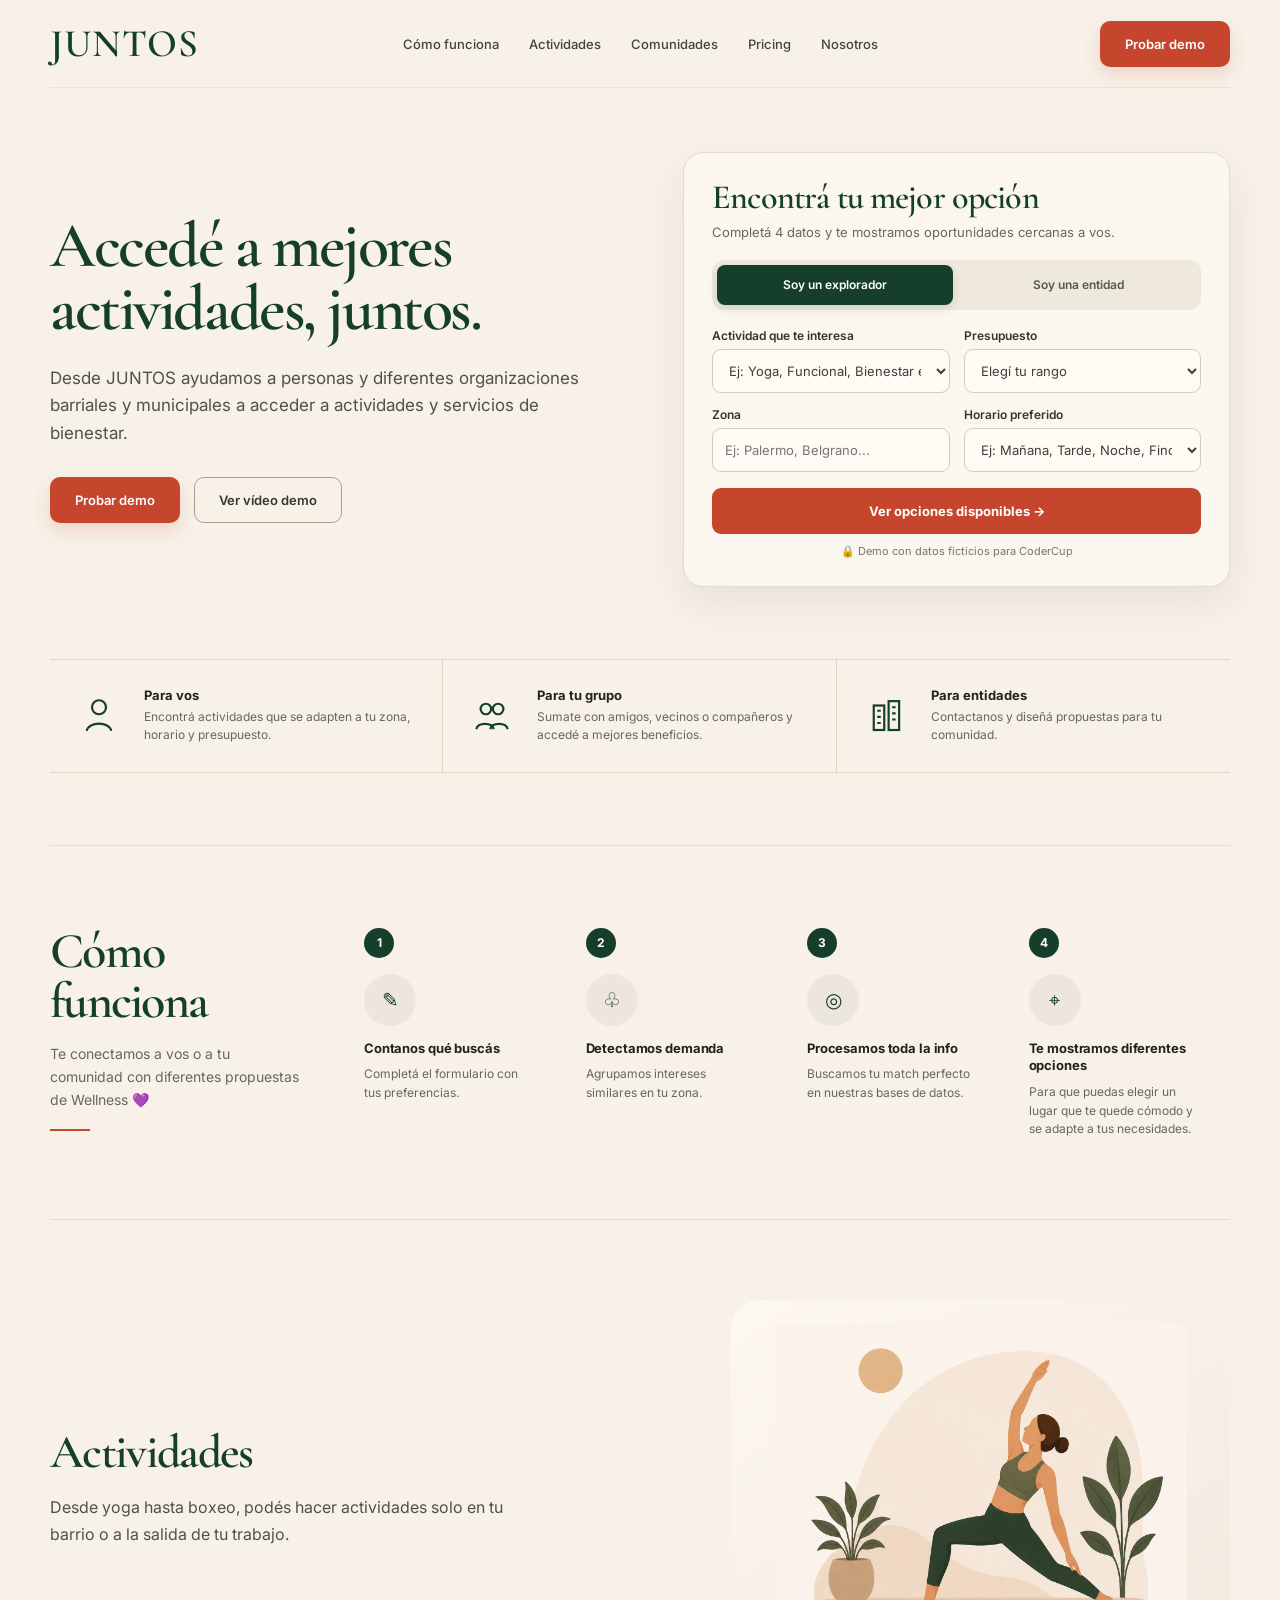
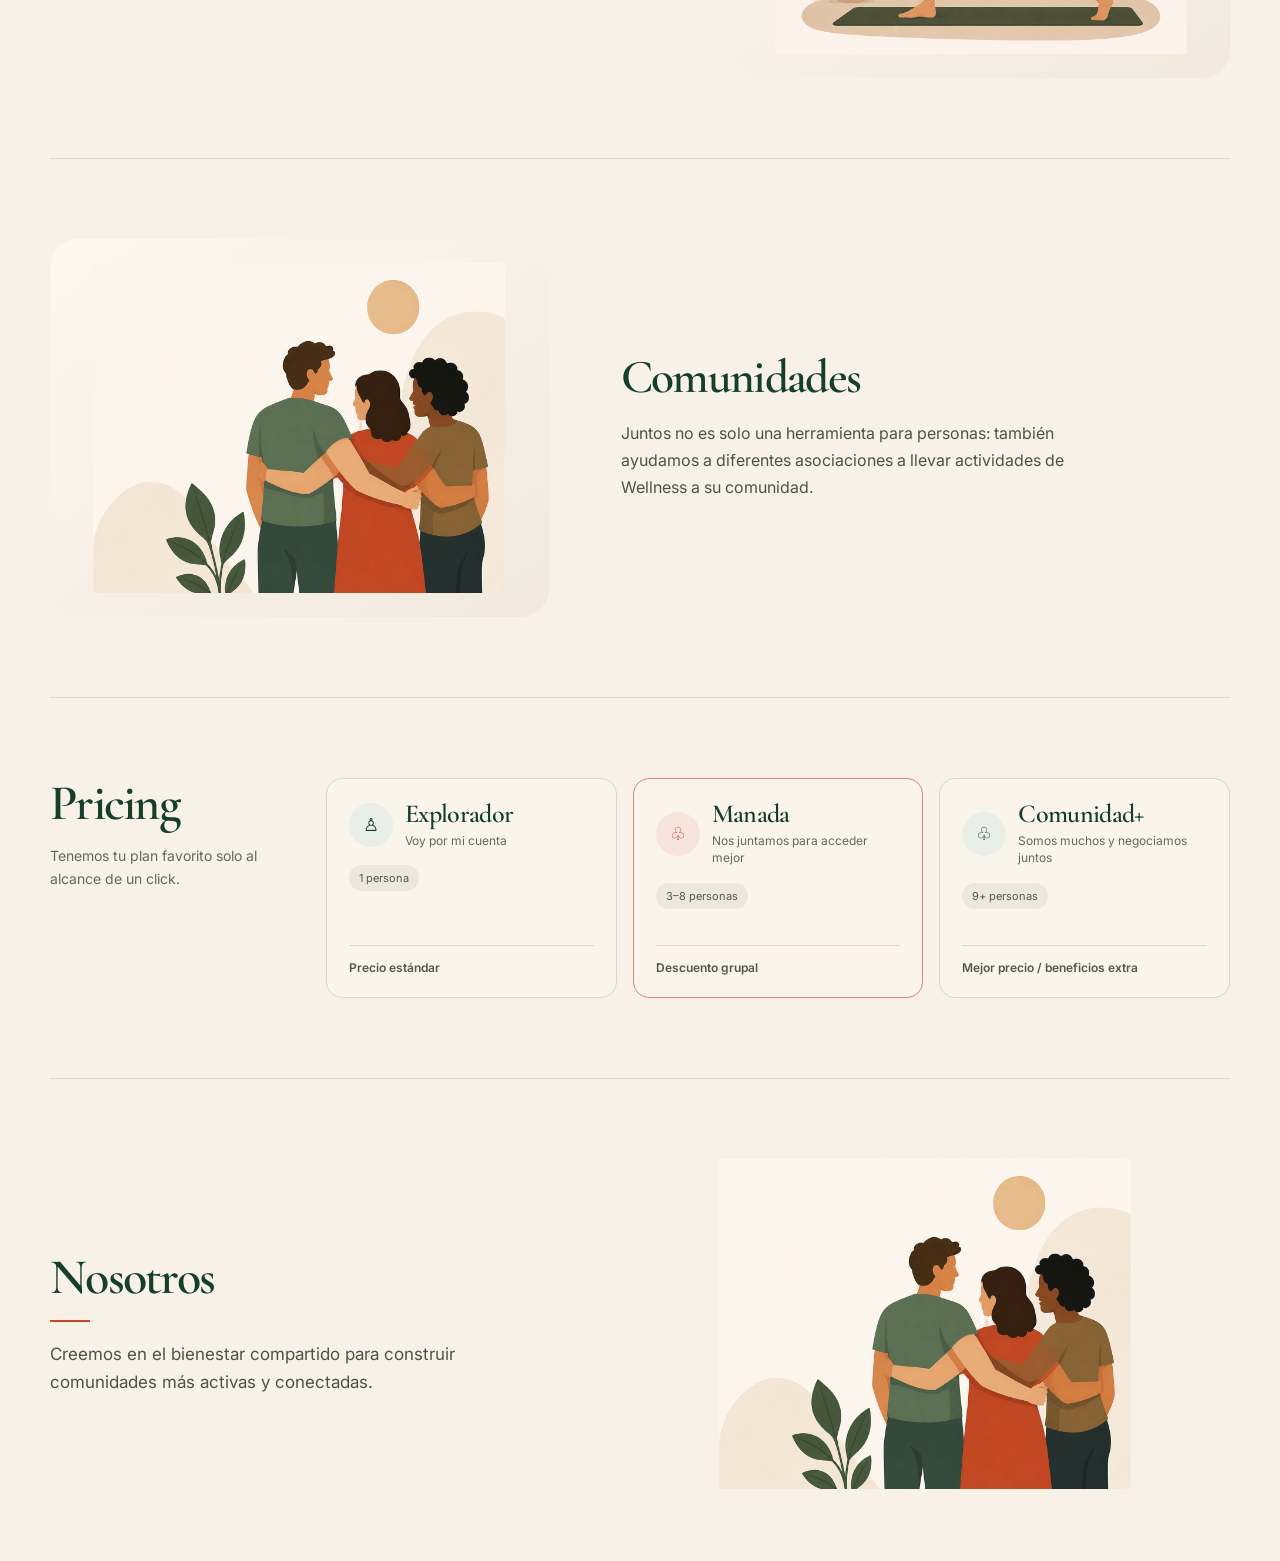
==== index.html @ 869a9bed "Refine landing UX/UI system and visual rhythm" ====
<!DOCTYPE html>
<html lang="es">
<head>
  <meta charset="UTF-8" />
  <meta name="viewport" content="width=device-width, initial-scale=1.0" />
  <title>Juntos | Bienestar para personas y comunidades</title>
  <link rel="preconnect" href="https://fonts.googleapis.com">
  <link rel="preconnect" href="https://fonts.gstatic.com" crossorigin>
  <link href="https://fonts.googleapis.com/css2?family=Inter:wght@400;500;600;700&family=Cormorant+Garamond:wght@500;600;700&display=swap" rel="stylesheet">
  <style>
    :root{
      --bg:#f7f1e8;
      --paper:#fbf7ef;
      --paper-2:#f2eadf;
      --ink:#20231f;
      --muted:#66685f;
      --green:#153f2b;
      --green-2:#315f46;
      --red:#c6462d;
      --red-dark:#ad341f;
      --line:#ded5c9;
      --line-soft:rgba(21,63,43,.10);
      --radius-sm:10px;
      --radius-md:16px;
      --radius-lg:24px;
      --shadow:0 16px 40px rgba(46,38,29,.08);
      --container:1180px;
    }

    *{box-sizing:border-box}
    html{scroll-behavior:smooth}
    body{
      margin:0;
      font-family:Inter,Arial,sans-serif;
      color:var(--ink);
      background:var(--bg);
      -webkit-font-smoothing:antialiased;
      text-rendering:optimizeLegibility;
    }

    a{color:inherit}
    img{display:block;max-width:100%}
    button,input,select{font:inherit}

    .page{position:relative;overflow:hidden}
    .shell{width:min(var(--container),calc(100% - 64px));margin:0 auto}

    header{
      height:88px;
      display:grid;
      grid-template-columns:1fr auto 1fr;
      align-items:center;
      gap:24px;
      border-bottom:1px solid rgba(21,63,43,.07);
    }

    .brand{
      font:600 39px/1 "Cormorant Garamond",Georgia,serif;
      letter-spacing:.025em;
      color:var(--green);
      text-decoration:none;
    }

    nav{display:flex;gap:30px;align-items:center;justify-content:center;font-size:13px;font-weight:500}
    nav a{text-decoration:none;color:#42443f;transition:color .18s ease}
    nav a:hover{color:var(--red)}

    .header-cta{justify-self:end}

    .btn{
      display:inline-flex;
      align-items:center;
      justify-content:center;
      min-height:46px;
      padding:0 24px;
      border:1px solid transparent;
      border-radius:var(--radius-sm);
      font-size:13px;
      font-weight:600;
      text-decoration:none;
      cursor:pointer;
      transition:transform .18s ease,box-shadow .18s ease,background .18s ease,border-color .18s ease;
    }

    .btn:hover{transform:translateY(-1px)}
    .btn.primary{background:var(--red);color:#fff;box-shadow:0 8px 18px rgba(198,70,45,.16)}
    .btn.primary:hover{background:var(--red-dark);box-shadow:0 10px 22px rgba(198,70,45,.20)}
    .btn.secondary{background:transparent;border-color:#a89d90;color:#363833}
    .btn.secondary:hover{border-color:#746c63;background:rgba(255,255,255,.26)}

    .hero{
      display:grid;
      grid-template-columns:minmax(0,1.02fr) minmax(420px,.98fr);
      gap:64px;
      align-items:center;
      padding:64px 0 72px;
    }

    .hero-copy{max-width:570px}

    h1,h2,h3{font-family:"Cormorant Garamond",Georgia,serif;color:var(--green)}

    h1{
      margin:0;
      max-width:560px;
      font-size:clamp(56px,5vw,72px);
      line-height:.98;
      letter-spacing:-.038em;
      font-weight:600;
    }

    .lead{
      max-width:540px;
      margin:24px 0 0;
      font-size:17px;
      line-height:1.62;
      color:#4f524b;
    }

    .hero-actions{display:flex;gap:14px;flex-wrap:wrap;margin-top:30px}

    .form-card{
      background:var(--paper);
      border:1px solid #e4dbcf;
      border-radius:20px;
      box-shadow:var(--shadow);
      padding:28px;
    }

    .form-title{
      margin:0;
      font-size:34px;
      line-height:1;
      letter-spacing:-.025em;
      font-weight:600;
    }

    .form-help{margin:8px 0 18px;font-size:13px;line-height:1.45;color:var(--muted)}

    .switch{
      display:grid;
      grid-template-columns:1fr 1fr;
      gap:8px;
      padding:5px;
      margin-bottom:18px;
      background:#eee8dd;
      border-radius:12px;
    }

    .switch button{
      min-height:40px;
      border:0;
      border-radius:8px;
      background:transparent;
      color:#575b54;
      font-size:12px;
      font-weight:600;
      cursor:pointer;
      transition:background .18s ease,color .18s ease,box-shadow .18s ease;
    }

    .switch button.active{background:var(--green);color:#fff;box-shadow:0 4px 10px rgba(21,63,43,.12)}

    .form-grid{display:grid;grid-template-columns:1fr 1fr;gap:14px}
    label{display:block;margin-bottom:6px;font-size:12px;font-weight:600;color:#333630}

    input,select{
      width:100%;
      height:44px;
      padding:0 12px;
      border:1px solid #d5cbbf;
      border-radius:9px;
      background:#fffaf4;
      color:#3d403a;
      font-size:13px;
      outline:none;
      transition:border-color .18s ease,box-shadow .18s ease;
    }

    input:focus,select:focus{border-color:#b78d7f;box-shadow:0 0 0 3px rgba(198,70,45,.07)}

    .submit{
      width:100%;
      height:46px;
      margin-top:16px;
      border:0;
      border-radius:9px;
      background:var(--red);
      color:#fff;
      font-size:13px;
      font-weight:700;
      cursor:pointer;
      transition:background .18s ease,transform .18s ease;
    }

    .submit:hover{background:var(--red-dark);transform:translateY(-1px)}
    .form-note{text-align:center;font-size:11px;color:#7b756d;margin:10px 0 0}
    .entity-only{display:none}
    .entity-mode .person-only{display:none}
    .entity-mode .entity-only{display:block}

    .benefit-strip{
      display:grid;
      grid-template-columns:repeat(3,1fr);
      margin:0 0 72px;
      border-top:1px solid var(--line);
      border-bottom:1px solid var(--line);
    }

    .benefit{
      display:grid;
      grid-template-columns:50px 1fr;
      gap:16px;
      align-items:center;
      padding:24px 28px;
      min-height:112px;
    }

    .benefit:not(:last-child){border-right:1px solid var(--line)}
    .benefit svg{width:42px;height:42px;color:var(--green)}
    .benefit strong{display:block;font-size:13px}
    .benefit p{margin:5px 0 0;font-size:12px;line-height:1.5;color:var(--muted)}

    .section{padding:80px 0;border-top:1px solid var(--line-soft)}
    .section-grid{display:grid;grid-template-columns:250px minmax(0,1fr);gap:64px;align-items:start}

    h2{
      margin:0;
      font-size:clamp(40px,4vw,50px);
      line-height:1;
      letter-spacing:-.035em;
      font-weight:600;
    }

    .section-intro p{margin:16px 0 0;max-width:250px;font-size:14px;line-height:1.65;color:var(--muted)}
    .red-line{width:40px;height:2px;background:var(--red);margin-top:18px}

    .steps{display:grid;grid-template-columns:repeat(4,1fr);gap:20px}
    .step{position:relative;padding-top:2px}
    .num{
      width:30px;height:30px;
      display:grid;place-items:center;
      margin-bottom:16px;
      border-radius:50%;
      background:var(--green);
      color:#fff;
      font-size:12px;
      font-weight:700;
    }

    .step-icon{
      width:52px;height:52px;
      display:grid;place-items:center;
      margin-bottom:14px;
      border-radius:50%;
      background:#ece6dc;
      color:var(--green);
      font-size:20px;
    }

    .step h3{margin:0 0 8px;font-family:Inter,Arial,sans-serif;font-size:13px;line-height:1.35;letter-spacing:-.01em;color:var(--ink)}
    .step p{margin:0;max-width:170px;font-size:12px;line-height:1.55;color:var(--muted)}

    .feature-section{
      display:grid;
      grid-template-columns:minmax(0,1.1fr) minmax(340px,.9fr);
      gap:72px;
      align-items:center;
      padding:80px 0;
      border-top:1px solid var(--line-soft);
    }

    .feature-section.reverse{grid-template-columns:minmax(340px,.9fr) minmax(0,1.1fr)}
    .feature-section.reverse .feature-copy{order:2}
    .feature-section.reverse .feature-visual{order:1}

    .feature-copy{max-width:500px}
    .feature-copy h3{margin:0 0 18px;font-size:clamp(38px,3.7vw,48px);line-height:1;letter-spacing:-.035em;font-weight:600}
    .feature-copy p{margin:0;max-width:470px;font-size:16px;line-height:1.7;color:#4f524b}

    .feature-visual{
      display:flex;
      justify-content:center;
      align-items:center;
      min-height:300px;
      padding:24px;
      border-radius:28px;
      background:linear-gradient(145deg,rgba(255,250,244,.74),rgba(238,230,218,.72));
    }

    .feature-visual img{width:min(100%,430px);max-height:330px;object-fit:contain}

    .pricing-section{padding:80px 0;border-top:1px solid var(--line-soft)}
    .pricing-layout{display:grid;grid-template-columns:220px minmax(0,1fr);gap:56px;align-items:start}
    .pricing-cards{display:grid;grid-template-columns:repeat(3,1fr);gap:16px}

    .price-card{
      min-height:220px;
      display:flex;
      flex-direction:column;
      justify-content:space-between;
      padding:22px;
      border:1px solid var(--line);
      border-radius:16px;
      background:rgba(251,247,239,.72);
      transition:transform .18s ease,border-color .18s ease,box-shadow .18s ease;
    }

    .price-card:hover{transform:translateY(-2px);box-shadow:0 12px 26px rgba(46,38,29,.05)}
    .price-card.featured{border-color:#d58b7a;background:#fbf4eb}

    .price-top{display:flex;gap:12px;align-items:center}
    .price-icon{width:44px;height:44px;display:grid;place-items:center;flex:0 0 auto;border-radius:50%;background:#e9eee8;color:var(--green);font-size:18px}
    .featured .price-icon{background:#f7e4dc;color:var(--red)}
    .price-card h3{margin:0;font-size:26px;line-height:1;font-weight:600;letter-spacing:-.025em}
    .price-card p{margin:5px 0 0;font-size:12px;line-height:1.45;color:var(--muted)}
    .badge{display:inline-flex;width:fit-content;margin-top:16px;padding:6px 10px;border-radius:999px;background:#ece8df;font-size:11px;color:#55584f}
    .logic{margin-top:20px;padding-top:14px;border-top:1px solid #e2d9ce;font-size:12px;font-weight:600;color:#55584f}

    .about-section{
      display:grid;
      grid-template-columns:minmax(0,.9fr) minmax(340px,1.1fr);
      gap:72px;
      align-items:center;
      padding:80px 0 72px;
      border-top:1px solid var(--line-soft);
    }

    .about-copy{max-width:420px}
    .about-copy p{margin:18px 0 0;font-size:17px;line-height:1.65;color:#4f524b}
    .about-visual{display:flex;justify-content:center;align-items:center;min-height:300px}
    .about-visual img{width:min(100%,440px);max-height:330px;object-fit:contain}

    @media(max-width:1000px){
      nav{display:none}
      .hero{grid-template-columns:1fr;gap:40px;padding:52px 0 64px}
      .hero-copy{max-width:700px}
      .form-card{max-width:650px}
      .section-grid,.pricing-layout{grid-template-columns:1fr;gap:40px}
      .section-intro p{max-width:520px}
      .feature-section,.feature-section.reverse,.about-section{grid-template-columns:1fr;gap:36px}
      .feature-section.reverse .feature-copy,.feature-section.reverse .feature-visual{order:initial}
      .feature-copy{max-width:650px}
      .feature-visual,.about-visual{justify-content:flex-start;min-height:auto}
      .pricing-cards{max-width:850px}
    }

    @media(max-width:760px){
      .shell{width:min(var(--container),calc(100% - 32px))}
      header{height:76px;grid-template-columns:1fr auto;border-bottom-color:rgba(21,63,43,.10)}
      .brand{font-size:34px}
      .header-cta{padding:0 16px;min-height:42px}
      h1{font-size:clamp(50px,14vw,62px)}
      .lead{font-size:16px}
      .hero{padding:44px 0 56px}
      .hero-actions{flex-direction:column;align-items:stretch}
      .hero-actions .btn{width:100%}
      .form-card{padding:22px 18px}
      .form-title{font-size:31px}
      .form-grid{grid-template-columns:1fr}
      .benefit-strip{grid-template-columns:1fr;margin-bottom:56px}
      .benefit{padding:20px 8px;grid-template-columns:46px 1fr}
      .benefit:not(:last-child){border-right:0;border-bottom:1px solid var(--line)}
      .section,.feature-section,.pricing-section,.about-section{padding:64px 0}
      .section-grid{gap:32px}
      .steps{grid-template-columns:1fr 1fr;gap:28px 20px}
      .step p{max-width:none}
      .feature-section,.feature-section.reverse{gap:28px}
      .feature-copy h3{font-size:40px}
      .feature-copy p{font-size:15px}
      .feature-visual{padding:18px;border-radius:22px}
      .feature-visual img{width:min(100%,330px);max-height:280px}
      .pricing-layout{gap:32px}
      .pricing-cards{grid-template-columns:1fr}
      .price-card{min-height:auto}
      .about-section{gap:30px}
      .about-copy p{font-size:16px}
      .about-visual img{width:min(100%,340px);max-height:280px}
    }

    @media(max-width:460px){
      .header-cta{font-size:12px;padding:0 12px}
      .steps{grid-template-columns:1fr}
      .switch{grid-template-columns:1fr}
    }
  </style>
</head>
<body>
  <main class="page">
    <div class="shell">
      <header>
        <a class="brand" href="#">JUNTOS</a>
        <nav aria-label="Navegación principal">
          <a href="#como-funciona">Cómo funciona</a>
          <a href="#actividades">Actividades</a>
          <a href="#comunidades">Comunidades</a>
          <a href="#precios">Pricing</a>
          <a href="#nosotros">Nosotros</a>
        </nav>
        <a class="btn primary header-cta" href="#demo">Probar demo</a>
      </header>

      <section class="hero" id="demo">
        <div class="hero-copy">
          <h1>Accedé a mejores actividades, juntos.</h1>
          <p class="lead">Desde JUNTOS ayudamos a personas y diferentes organizaciones barriales y municipales a acceder a actividades y servicios de bienestar.</p>
          <div class="hero-actions">
            <a class="btn primary" href="#demo">Probar demo</a>
            <a class="btn secondary" href="https://LINK-AL-VIDEO-DE-CODER" target="_blank" rel="noopener">Ver vídeo demo</a>
          </div>
        </div>

        <aside class="form-card" aria-label="Buscador de actividades">
          <form id="juntos-form">
            <h2 class="form-title">Encontrá tu mejor opción</h2>
            <p class="form-help person-only">Completá 4 datos y te mostramos oportunidades cercanas a vos.</p>
            <p class="form-help entity-only">Contanos qué necesita tu comunidad y armamos una propuesta.</p>

            <div class="switch" role="tablist" aria-label="Tipo de usuario">
              <button class="active" type="button" id="person-tab">Soy un explorador</button>
              <button type="button" id="entity-tab">Soy una entidad</button>
            </div>

            <input type="hidden" name="tipo_usuario" id="tipo_usuario" value="persona">

            <div class="form-grid">
              <div>
                <label for="actividad">Actividad que te interesa</label>
                <select id="actividad" name="actividad" required>
                  <option value="">Ej: Yoga, Funcional, Bienestar emocional...</option>
                  <option>Yoga</option><option>Funcional</option><option>Boxeo</option><option>Pilates</option><option>Gimnasio</option><option>Natación</option><option>Danza</option>
                </select>
              </div>

              <div>
                <label for="presupuesto_max">Presupuesto</label>
                <select id="presupuesto_max" name="presupuesto_max" required>
                  <option value="">Elegí tu rango</option>
                  <option value="30000">Hasta $30.000</option><option value="50000">Hasta $50.000</option><option value="70000">Hasta $70.000</option><option value="100000">Hasta $100.000</option>
                </select>
              </div>

              <div>
                <label for="zona">Zona</label>
                <input id="zona" name="zona" placeholder="Ej: Palermo, Belgrano..." required>
              </div>

              <div>
                <label for="franja_horaria">Horario preferido</label>
                <select id="franja_horaria" name="franja_horaria" required>
                  <option value="">Ej: Mañana, Tarde, Noche, Finde</option>
                  <option>Mañana</option><option>Tarde</option><option>Después del trabajo</option><option>Noche</option><option>Fin de semana</option>
                </select>
              </div>
            </div>

            <button class="submit" id="submit-btn" type="submit">Ver opciones disponibles →</button>
            <p class="form-note">🔒 Demo con datos ficticios para CoderCup</p>
          </form>
        </aside>
      </section>

      <section class="benefit-strip" aria-label="Beneficios principales">
        <article class="benefit">
          <svg viewBox="0 0 48 48" fill="none" aria-hidden="true"><circle cx="24" cy="14" r="8" stroke="currentColor" stroke-width="2.5"/><path d="M10 41c2-11 26-11 28 0" stroke="currentColor" stroke-width="2.5"/></svg>
          <div><strong>Para vos</strong><p>Encontrá actividades que se adapten a tu zona, horario y presupuesto.</p></div>
        </article>
        <article class="benefit">
          <svg viewBox="0 0 48 48" fill="none" aria-hidden="true"><circle cx="17" cy="16" r="6" stroke="currentColor" stroke-width="2.5"/><circle cx="31" cy="16" r="6" stroke="currentColor" stroke-width="2.5"/><path d="M6 39c2-8 18-8 20 0M22 39c2-8 18-8 20 0" stroke="currentColor" stroke-width="2.5"/></svg>
          <div><strong>Para tu grupo</strong><p>Sumate con amigos, vecinos o compañeros y accedé a mejores beneficios.</p></div>
        </article>
        <article class="benefit">
          <svg viewBox="0 0 48 48" fill="none" aria-hidden="true"><rect x="10" y="12" width="12" height="28" stroke="currentColor" stroke-width="2.5"/><rect x="27" y="7" width="12" height="33" stroke="currentColor" stroke-width="2.5"/><path d="M14 18h4M14 25h4M14 32h4M31 14h4M31 21h4M31 28h4" stroke="currentColor" stroke-width="2.5"/></svg>
          <div><strong>Para entidades</strong><p>Contactanos y diseñá propuestas para tu comunidad.</p></div>
        </article>
      </section>

      <section class="section" id="como-funciona">
        <div class="section-grid">
          <div class="section-intro">
            <h2>Cómo funciona</h2>
            <p>Te conectamos a vos o a tu comunidad con diferentes propuestas de Wellness 💜</p>
            <div class="red-line"></div>
          </div>

          <div class="steps">
            <article class="step"><div class="num">1</div><div class="step-icon">✎</div><h3>Contanos qué buscás</h3><p>Completá el formulario con tus preferencias.</p></article>
            <article class="step"><div class="num">2</div><div class="step-icon">♧</div><h3>Detectamos demanda</h3><p>Agrupamos intereses similares en tu zona.</p></article>
            <article class="step"><div class="num">3</div><div class="step-icon">◎</div><h3>Procesamos toda la info</h3><p>Buscamos tu match perfecto en nuestras bases de datos.</p></article>
            <article class="step"><div class="num">4</div><div class="step-icon">⌖</div><h3>Te mostramos diferentes opciones</h3><p>Para que puedas elegir un lugar que te quede cómodo y se adapte a tus necesidades.</p></article>
          </div>
        </div>
      </section>

      <section class="feature-section" id="actividades">
        <div class="feature-copy">
          <h3>Actividades</h3>
          <p>Desde yoga hasta boxeo, podés hacer actividades solo en tu barrio o a la salida de tu trabajo.</p>
        </div>
        <div class="feature-visual">
          <img src="assets/illustration-activities.png.png" alt="Mujer practicando yoga">
        </div>
      </section>

      <section class="feature-section reverse" id="comunidades">
        <div class="feature-copy">
          <h3>Comunidades</h3>
          <p>Juntos no es solo una herramienta para personas: también ayudamos a diferentes asociaciones a llevar actividades de Wellness a su comunidad.</p>
        </div>
        <div class="feature-visual">
          <img src="assets/illustration-about.png.png" alt="Personas abrazadas en comunidad">
        </div>
      </section>

      <section class="pricing-section" id="precios">
        <div class="pricing-layout">
          <div class="section-intro">
            <h2>Pricing</h2>
            <p>Tenemos tu plan favorito solo al alcance de un click.</p>
          </div>

          <div class="pricing-cards">
            <article class="price-card">
              <div>
                <div class="price-top"><div class="price-icon">♙</div><div><h3>Explorador</h3><p>Voy por mi cuenta</p></div></div>
                <span class="badge">1 persona</span>
              </div>
              <div class="logic">Precio estándar</div>
            </article>

            <article class="price-card featured">
              <div>
                <div class="price-top"><div class="price-icon">♧</div><div><h3>Manada</h3><p>Nos juntamos para acceder mejor</p></div></div>
                <span class="badge">3–8 personas</span>
              </div>
              <div class="logic">Descuento grupal</div>
            </article>

            <article class="price-card">
              <div>
                <div class="price-top"><div class="price-icon">♧</div><div><h3>Comunidad+</h3><p>Somos muchos y negociamos juntos</p></div></div>
                <span class="badge">9+ personas</span>
              </div>
              <div class="logic">Mejor precio / beneficios extra</div>
            </article>
          </div>
        </div>
      </section>

      <section class="about-section" id="nosotros">
        <div class="about-copy">
          <h2>Nosotros</h2>
          <div class="red-line"></div>
          <p>Creemos en el bienestar compartido para construir comunidades más activas y conectadas.</p>
        </div>
        <div class="about-visual">
          <img src="assets/illustration-about.png.png" alt="Comunidad reunida">
        </div>
      </section>
    </div>
  </main>

  <script>
    const body=document.body, personTab=document.getElementById('person-tab'), entityTab=document.getElementById('entity-tab'), tipo=document.getElementById('tipo_usuario'), form=document.getElementById('juntos-form'), submit=document.getElementById('submit-btn');
    function setMode(mode){const entity=mode==='entidad';body.classList.toggle('entity-mode',entity);personTab.classList.toggle('active',!entity);entityTab.classList.toggle('active',entity);tipo.value=entity?'entidad':'persona'}
    personTab.addEventListener('click',()=>setMode('persona'));entityTab.addEventListener('click',()=>setMode('entidad'));
    form.addEventListener('submit',(e)=>{e.preventDefault();const data=Object.fromEntries(new FormData(form).entries());sessionStorage.setItem('juntos_resultado',JSON.stringify({actividad:data.actividad,zona:data.zona,personas_compatibles:31,demanda_suficiente:true,mensaje_usuario:'Encontramos opciones compatibles para tu búsqueda.',resultados:[{nombre:'Fit Sur Club',tipo:data.actividad||'Actividad',zona:data.zona||'Tu zona',horario:data.franja_horaria||'Flexible',precio_estimado:'$42.000',demanda:18,estado:'Grupo en formación'},{nombre:'Espacio Movimiento',tipo:data.actividad||'Actividad',zona:data.zona||'Tu zona',horario:'Flexible',precio_estimado:'$48.000',demanda:24,estado:'Oportunidad para negociar'},{nombre:'Club de la Comunidad',tipo:data.actividad||'Actividad',zona:data.zona||'Tu zona',horario:'Flexible',precio_estimado:'$35.000',demanda:31,estado:'Listo para propuesta grupal'}]}));window.location.href=`./resultados.html?actividad=${encodeURIComponent(data.actividad||'')}&zona=${encodeURIComponent(data.zona||'')}`});
  </script>
</body>
</html>
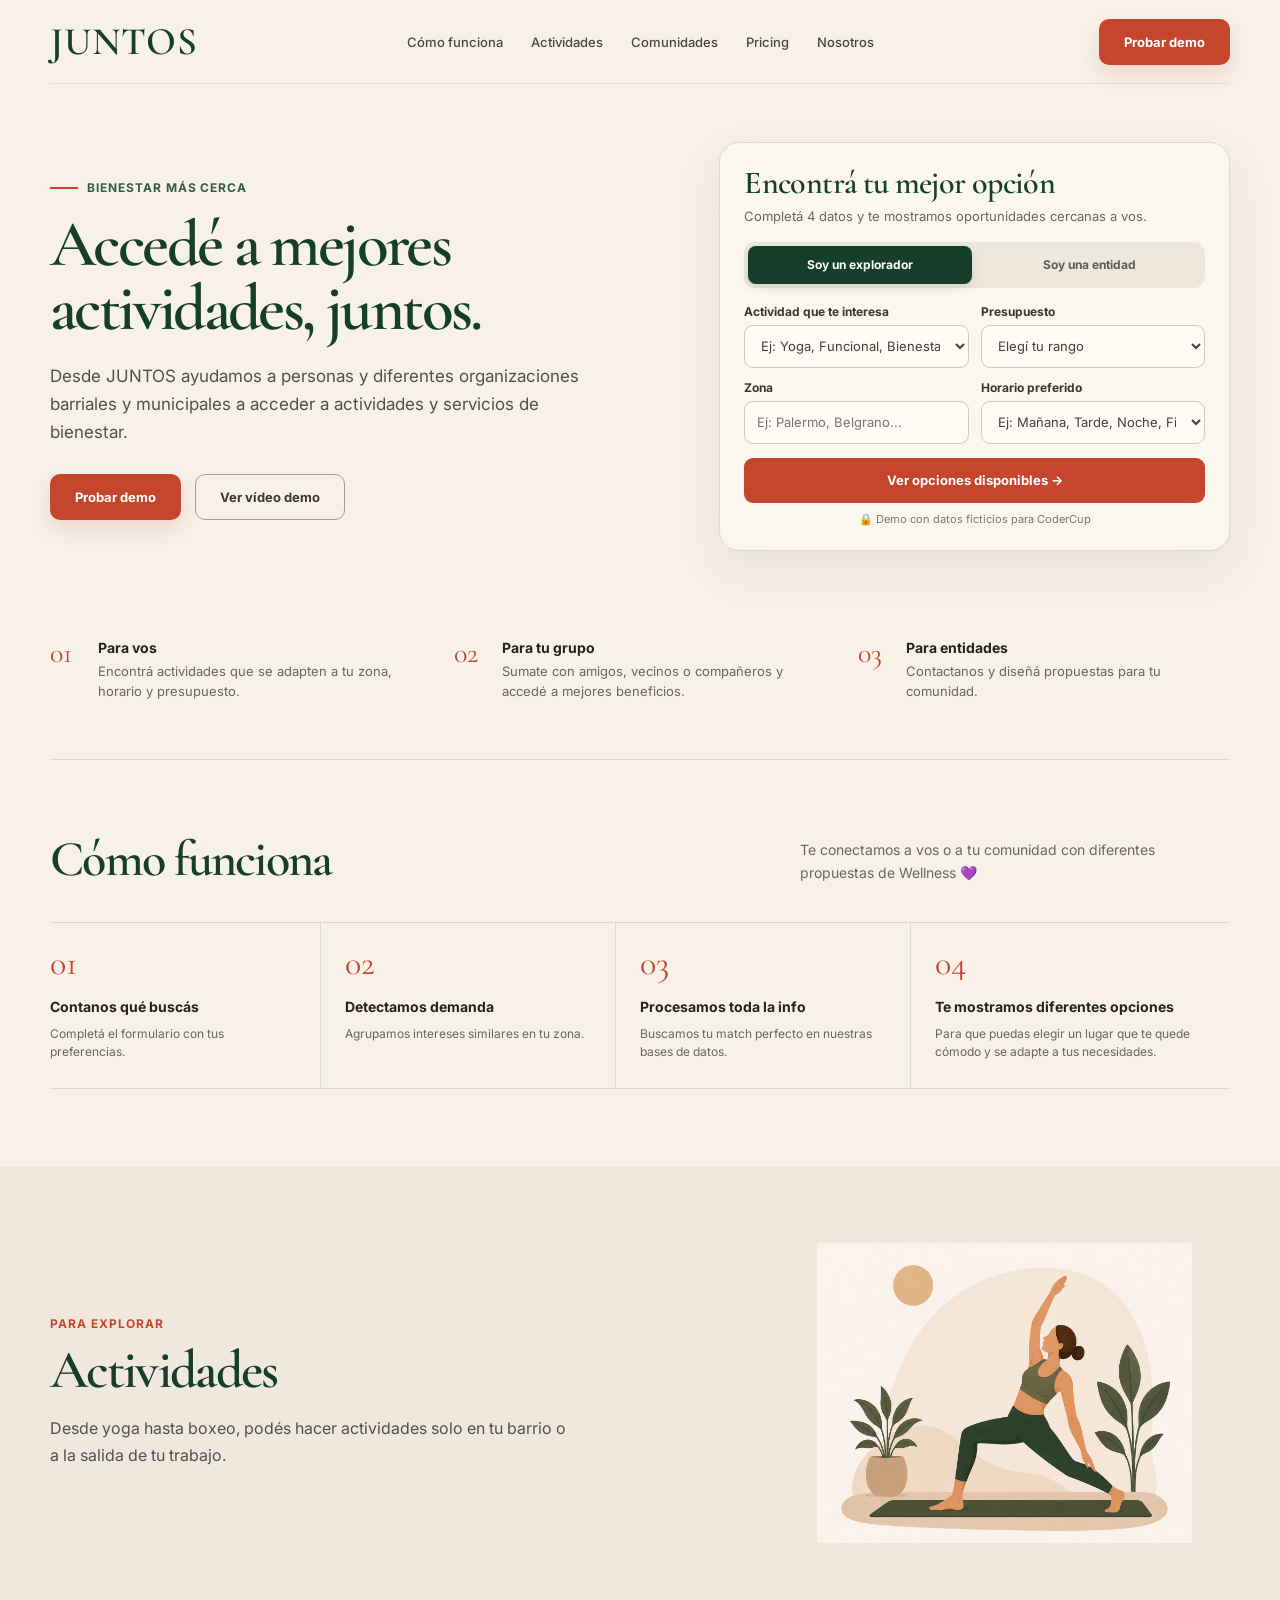
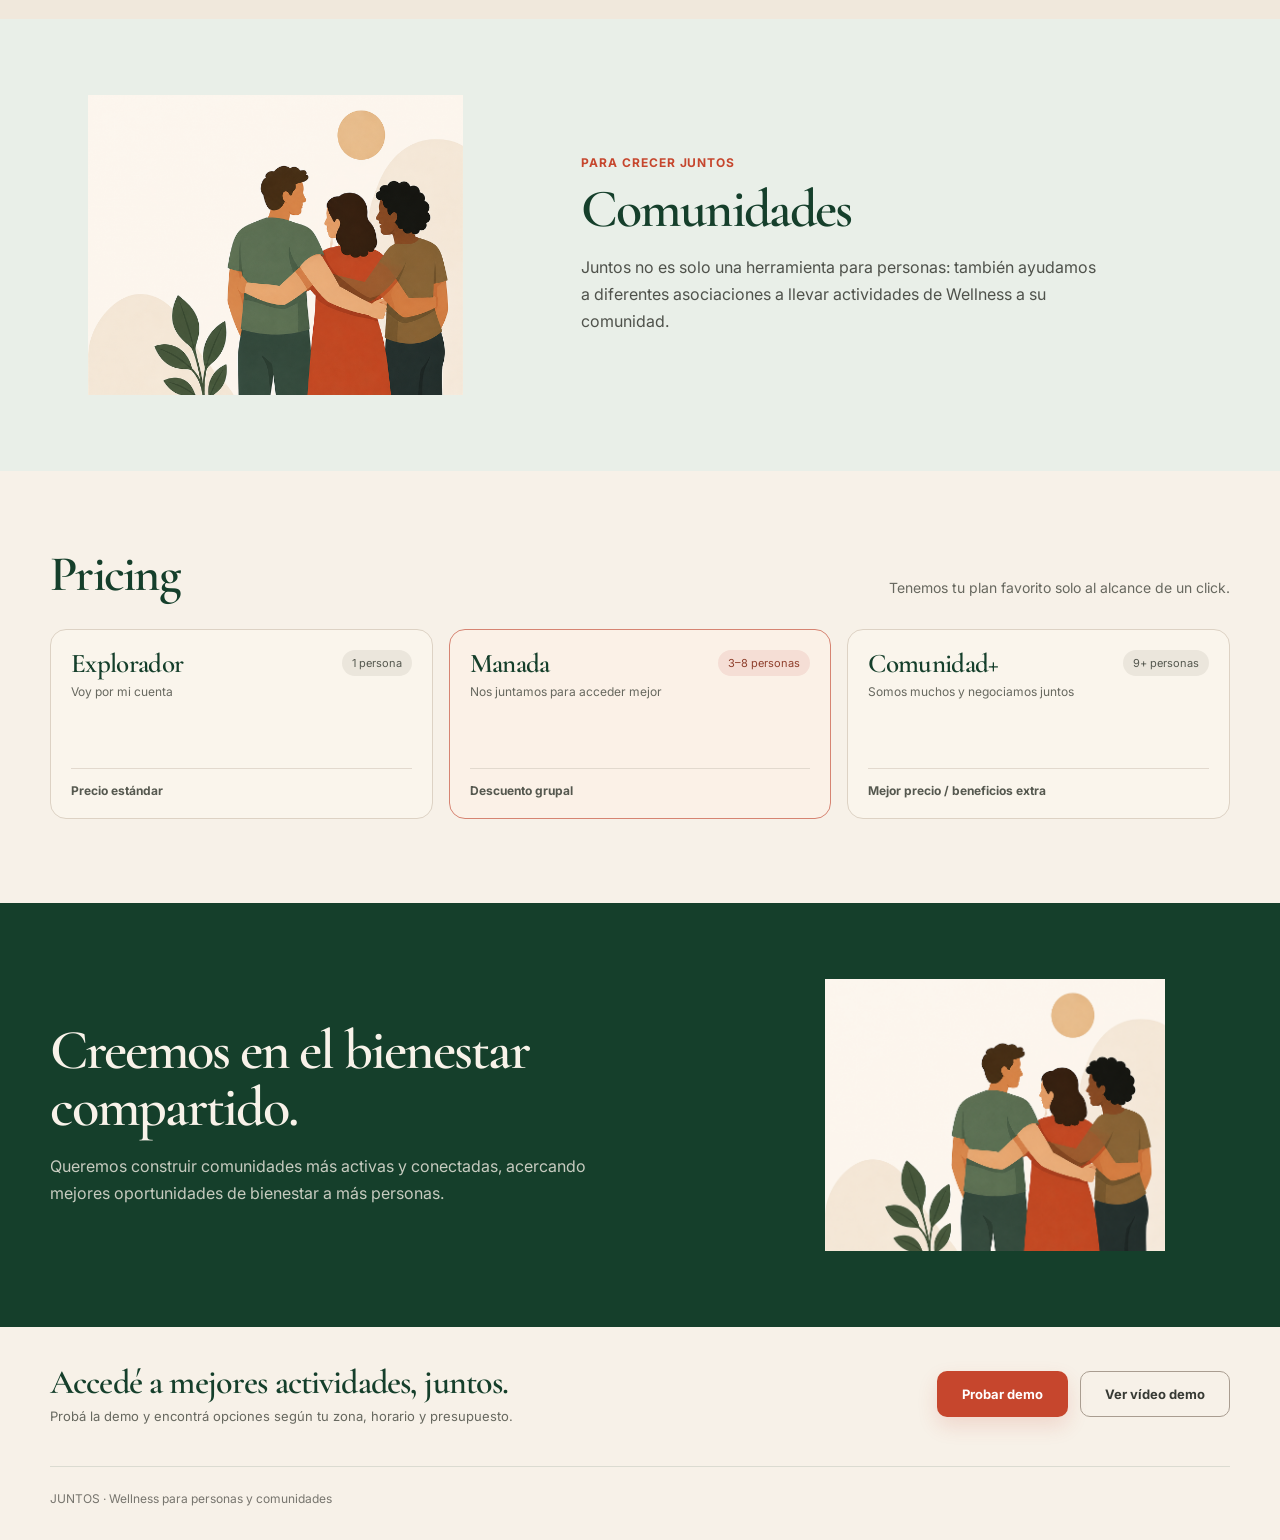
==== commit 5d991028: "Rediseñar landing con narrativa editorial y jerarquía UX" ====
--- a/index.html
+++ b/index.html
@@ -11,382 +11,164 @@
     :root{
       --bg:#f7f1e8;
       --paper:#fbf7ef;
-      --paper-2:#f2eadf;
+      --paper-soft:#f0e8dc;
+      --paper-green:#e9efe8;
       --ink:#20231f;
-      --muted:#66685f;
+      --muted:#67685f;
       --green:#153f2b;
       --green-2:#315f46;
       --red:#c6462d;
-      --red-dark:#ad341f;
-      --line:#ded5c9;
-      --line-soft:rgba(21,63,43,.10);
-      --radius-sm:10px;
-      --radius-md:16px;
-      --radius-lg:24px;
-      --shadow:0 16px 40px rgba(46,38,29,.08);
+      --red-dark:#a93623;
+      --line:rgba(21,63,43,.12);
+      --shadow:0 18px 50px rgba(46,38,29,.08);
       --container:1180px;
+      --radius:18px;
     }
 
     *{box-sizing:border-box}
     html{scroll-behavior:smooth}
-    body{
-      margin:0;
-      font-family:Inter,Arial,sans-serif;
-      color:var(--ink);
-      background:var(--bg);
-      -webkit-font-smoothing:antialiased;
-      text-rendering:optimizeLegibility;
-    }
-
+    body{margin:0;font-family:Inter,Arial,sans-serif;color:var(--ink);background:var(--bg);-webkit-font-smoothing:antialiased}
+    img{display:block;max-width:100%}
     a{color:inherit}
-    img{display:block;max-width:100%}
     button,input,select{font:inherit}
-
-    .page{position:relative;overflow:hidden}
     .shell{width:min(var(--container),calc(100% - 64px));margin:0 auto}
 
-    header{
-      height:88px;
-      display:grid;
-      grid-template-columns:1fr auto 1fr;
-      align-items:center;
-      gap:24px;
-      border-bottom:1px solid rgba(21,63,43,.07);
-    }
-
-    .brand{
-      font:600 39px/1 "Cormorant Garamond",Georgia,serif;
-      letter-spacing:.025em;
-      color:var(--green);
-      text-decoration:none;
-    }
-
-    nav{display:flex;gap:30px;align-items:center;justify-content:center;font-size:13px;font-weight:500}
-    nav a{text-decoration:none;color:#42443f;transition:color .18s ease}
+    header{height:84px;display:grid;grid-template-columns:1fr auto 1fr;align-items:center;gap:24px;border-bottom:1px solid rgba(21,63,43,.08)}
+    .brand{font:600 39px/1 "Cormorant Garamond",Georgia,serif;color:var(--green);text-decoration:none;letter-spacing:.02em}
+    nav{display:flex;gap:28px;align-items:center;justify-content:center;font-size:13px;font-weight:500}
+    nav a{text-decoration:none;color:#45483f;transition:color .18s ease}
     nav a:hover{color:var(--red)}
-
     .header-cta{justify-self:end}
 
-    .btn{
-      display:inline-flex;
-      align-items:center;
-      justify-content:center;
-      min-height:46px;
-      padding:0 24px;
-      border:1px solid transparent;
-      border-radius:var(--radius-sm);
-      font-size:13px;
-      font-weight:600;
-      text-decoration:none;
-      cursor:pointer;
-      transition:transform .18s ease,box-shadow .18s ease,background .18s ease,border-color .18s ease;
-    }
-
+    .btn{display:inline-flex;align-items:center;justify-content:center;min-height:46px;padding:0 24px;border-radius:10px;border:1px solid transparent;font-size:13px;font-weight:700;text-decoration:none;cursor:pointer;transition:transform .18s ease,background .18s ease,border-color .18s ease,box-shadow .18s ease}
     .btn:hover{transform:translateY(-1px)}
-    .btn.primary{background:var(--red);color:#fff;box-shadow:0 8px 18px rgba(198,70,45,.16)}
-    .btn.primary:hover{background:var(--red-dark);box-shadow:0 10px 22px rgba(198,70,45,.20)}
-    .btn.secondary{background:transparent;border-color:#a89d90;color:#363833}
-    .btn.secondary:hover{border-color:#746c63;background:rgba(255,255,255,.26)}
-
-    .hero{
-      display:grid;
-      grid-template-columns:minmax(0,1.02fr) minmax(420px,.98fr);
-      gap:64px;
-      align-items:center;
-      padding:64px 0 72px;
-    }
-
-    .hero-copy{max-width:570px}
-
+    .btn.primary{background:var(--red);color:#fff;box-shadow:0 9px 20px rgba(198,70,45,.15)}
+    .btn.primary:hover{background:var(--red-dark);box-shadow:0 12px 24px rgba(198,70,45,.20)}
+    .btn.secondary{background:transparent;border-color:#a99d90;color:#373a34}
+    .btn.secondary:hover{background:rgba(255,255,255,.35);border-color:#796f65}
+
+    .hero{display:grid;grid-template-columns:minmax(0,1.08fr) minmax(390px,.92fr);gap:70px;align-items:center;padding:58px 0 62px}
+    .hero-copy{max-width:590px}
+    .eyebrow{display:inline-flex;align-items:center;gap:9px;margin-bottom:18px;font-size:12px;font-weight:700;letter-spacing:.08em;text-transform:uppercase;color:var(--green-2)}
+    .eyebrow::before{content:"";width:28px;height:2px;background:var(--red)}
     h1,h2,h3{font-family:"Cormorant Garamond",Georgia,serif;color:var(--green)}
-
-    h1{
-      margin:0;
-      max-width:560px;
-      font-size:clamp(56px,5vw,72px);
-      line-height:.98;
-      letter-spacing:-.038em;
-      font-weight:600;
-    }
-
-    .lead{
-      max-width:540px;
-      margin:24px 0 0;
-      font-size:17px;
-      line-height:1.62;
-      color:#4f524b;
-    }
-
-    .hero-actions{display:flex;gap:14px;flex-wrap:wrap;margin-top:30px}
-
-    .form-card{
-      background:var(--paper);
-      border:1px solid #e4dbcf;
-      border-radius:20px;
-      box-shadow:var(--shadow);
-      padding:28px;
-    }
-
-    .form-title{
-      margin:0;
-      font-size:34px;
-      line-height:1;
-      letter-spacing:-.025em;
-      font-weight:600;
-    }
-
-    .form-help{margin:8px 0 18px;font-size:13px;line-height:1.45;color:var(--muted)}
-
-    .switch{
-      display:grid;
-      grid-template-columns:1fr 1fr;
-      gap:8px;
-      padding:5px;
-      margin-bottom:18px;
-      background:#eee8dd;
-      border-radius:12px;
-    }
-
-    .switch button{
-      min-height:40px;
-      border:0;
-      border-radius:8px;
-      background:transparent;
-      color:#575b54;
-      font-size:12px;
-      font-weight:600;
-      cursor:pointer;
-      transition:background .18s ease,color .18s ease,box-shadow .18s ease;
-    }
-
+    h1{margin:0;max-width:590px;font-size:clamp(56px,5.1vw,74px);line-height:.97;letter-spacing:-.04em;font-weight:600}
+    .lead{margin:22px 0 0;max-width:535px;font-size:17px;line-height:1.65;color:#4f524b}
+    .hero-actions{display:flex;gap:14px;flex-wrap:wrap;margin-top:28px}
+
+    .form-card{background:var(--paper);border:1px solid #e2d8cb;border-radius:20px;box-shadow:var(--shadow);padding:24px}
+    .form-title{margin:0;font-size:32px;line-height:1;letter-spacing:-.02em;font-weight:600}
+    .form-help{margin:8px 0 16px;font-size:13px;line-height:1.45;color:var(--muted)}
+    .switch{display:grid;grid-template-columns:1fr 1fr;gap:6px;padding:4px;background:#eee7dc;border-radius:11px;margin-bottom:16px}
+    .switch button{min-height:38px;border:0;border-radius:8px;background:transparent;color:#5b5d56;font-size:12px;font-weight:700;cursor:pointer;transition:background .18s ease,color .18s ease,box-shadow .18s ease}
     .switch button.active{background:var(--green);color:#fff;box-shadow:0 4px 10px rgba(21,63,43,.12)}
-
-    .form-grid{display:grid;grid-template-columns:1fr 1fr;gap:14px}
-    label{display:block;margin-bottom:6px;font-size:12px;font-weight:600;color:#333630}
-
-    input,select{
-      width:100%;
-      height:44px;
-      padding:0 12px;
-      border:1px solid #d5cbbf;
-      border-radius:9px;
-      background:#fffaf4;
-      color:#3d403a;
-      font-size:13px;
-      outline:none;
-      transition:border-color .18s ease,box-shadow .18s ease;
-    }
-
-    input:focus,select:focus{border-color:#b78d7f;box-shadow:0 0 0 3px rgba(198,70,45,.07)}
-
-    .submit{
-      width:100%;
-      height:46px;
-      margin-top:16px;
-      border:0;
-      border-radius:9px;
-      background:var(--red);
-      color:#fff;
-      font-size:13px;
-      font-weight:700;
-      cursor:pointer;
-      transition:background .18s ease,transform .18s ease;
-    }
-
+    .form-grid{display:grid;grid-template-columns:1fr 1fr;gap:12px}
+    label{display:block;margin-bottom:6px;font-size:12px;font-weight:700;color:#353832}
+    input,select{width:100%;height:43px;padding:0 12px;border:1px solid #d3c8bb;border-radius:9px;background:#fffaf4;color:#3f413c;font-size:13px;outline:none;transition:border-color .18s ease,box-shadow .18s ease}
+    input:focus,select:focus{border-color:#b88778;box-shadow:0 0 0 3px rgba(198,70,45,.07)}
+    .submit{width:100%;height:45px;margin-top:14px;border:0;border-radius:9px;background:var(--red);color:#fff;font-size:13px;font-weight:700;cursor:pointer;transition:background .18s ease,transform .18s ease}
     .submit:hover{background:var(--red-dark);transform:translateY(-1px)}
-    .form-note{text-align:center;font-size:11px;color:#7b756d;margin:10px 0 0}
-    .entity-only{display:none}
-    .entity-mode .person-only{display:none}
-    .entity-mode .entity-only{display:block}
-
-    .benefit-strip{
-      display:grid;
-      grid-template-columns:repeat(3,1fr);
-      margin:0 0 72px;
-      border-top:1px solid var(--line);
-      border-bottom:1px solid var(--line);
-    }
-
-    .benefit{
-      display:grid;
-      grid-template-columns:50px 1fr;
-      gap:16px;
-      align-items:center;
-      padding:24px 28px;
-      min-height:112px;
-    }
-
-    .benefit:not(:last-child){border-right:1px solid var(--line)}
-    .benefit svg{width:42px;height:42px;color:var(--green)}
-    .benefit strong{display:block;font-size:13px}
-    .benefit p{margin:5px 0 0;font-size:12px;line-height:1.5;color:var(--muted)}
-
-    .section{padding:80px 0;border-top:1px solid var(--line-soft)}
-    .section-grid{display:grid;grid-template-columns:250px minmax(0,1fr);gap:64px;align-items:start}
-
-    h2{
-      margin:0;
-      font-size:clamp(40px,4vw,50px);
-      line-height:1;
-      letter-spacing:-.035em;
-      font-weight:600;
-    }
-
-    .section-intro p{margin:16px 0 0;max-width:250px;font-size:14px;line-height:1.65;color:var(--muted)}
-    .red-line{width:40px;height:2px;background:var(--red);margin-top:18px}
-
-    .steps{display:grid;grid-template-columns:repeat(4,1fr);gap:20px}
-    .step{position:relative;padding-top:2px}
-    .num{
-      width:30px;height:30px;
-      display:grid;place-items:center;
-      margin-bottom:16px;
-      border-radius:50%;
-      background:var(--green);
-      color:#fff;
-      font-size:12px;
-      font-weight:700;
-    }
-
-    .step-icon{
-      width:52px;height:52px;
-      display:grid;place-items:center;
-      margin-bottom:14px;
-      border-radius:50%;
-      background:#ece6dc;
-      color:var(--green);
-      font-size:20px;
-    }
-
-    .step h3{margin:0 0 8px;font-family:Inter,Arial,sans-serif;font-size:13px;line-height:1.35;letter-spacing:-.01em;color:var(--ink)}
-    .step p{margin:0;max-width:170px;font-size:12px;line-height:1.55;color:var(--muted)}
-
-    .feature-section{
-      display:grid;
-      grid-template-columns:minmax(0,1.1fr) minmax(340px,.9fr);
-      gap:72px;
-      align-items:center;
-      padding:80px 0;
-      border-top:1px solid var(--line-soft);
-    }
-
-    .feature-section.reverse{grid-template-columns:minmax(340px,.9fr) minmax(0,1.1fr)}
-    .feature-section.reverse .feature-copy{order:2}
-    .feature-section.reverse .feature-visual{order:1}
-
-    .feature-copy{max-width:500px}
-    .feature-copy h3{margin:0 0 18px;font-size:clamp(38px,3.7vw,48px);line-height:1;letter-spacing:-.035em;font-weight:600}
-    .feature-copy p{margin:0;max-width:470px;font-size:16px;line-height:1.7;color:#4f524b}
-
-    .feature-visual{
-      display:flex;
-      justify-content:center;
-      align-items:center;
-      min-height:300px;
-      padding:24px;
-      border-radius:28px;
-      background:linear-gradient(145deg,rgba(255,250,244,.74),rgba(238,230,218,.72));
-    }
-
-    .feature-visual img{width:min(100%,430px);max-height:330px;object-fit:contain}
-
-    .pricing-section{padding:80px 0;border-top:1px solid var(--line-soft)}
-    .pricing-layout{display:grid;grid-template-columns:220px minmax(0,1fr);gap:56px;align-items:start}
+    .form-note{margin:9px 0 0;text-align:center;font-size:11px;color:#7b756d}
+    .entity-only{display:none}.entity-mode .person-only{display:none}.entity-mode .entity-only{display:block}
+
+    .benefits{display:grid;grid-template-columns:repeat(3,1fr);gap:32px;padding:26px 0 58px;border-bottom:1px solid var(--line)}
+    .benefit{display:grid;grid-template-columns:34px 1fr;gap:14px;align-items:start}
+    .benefit-index{font-family:"Cormorant Garamond",Georgia,serif;font-size:28px;line-height:1;color:var(--red)}
+    .benefit strong{display:block;margin-bottom:5px;font-size:14px}
+    .benefit p{margin:0;font-size:13px;line-height:1.55;color:var(--muted)}
+
+    .how{padding:74px 0 78px}
+    .section-heading{display:flex;justify-content:space-between;gap:48px;align-items:end;margin-bottom:38px}
+    .section-heading h2{margin:0;font-size:clamp(40px,4vw,50px);line-height:1;letter-spacing:-.035em;font-weight:600}
+    .section-heading p{margin:0;max-width:430px;font-size:14px;line-height:1.65;color:var(--muted)}
+    .steps{display:grid;grid-template-columns:repeat(4,1fr);border-top:1px solid var(--line);border-bottom:1px solid var(--line)}
+    .step{padding:24px 24px 26px 0}
+    .step:not(:last-child){border-right:1px solid var(--line);padding-right:24px;margin-right:24px}
+    .step-num{font-family:"Cormorant Garamond",Georgia,serif;font-size:34px;line-height:1;color:var(--red);margin-bottom:16px}
+    .step h3{margin:0 0 8px;font-family:Inter,Arial,sans-serif;font-size:14px;line-height:1.4;color:var(--ink)}
+    .step p{margin:0;font-size:12px;line-height:1.55;color:var(--muted)}
+
+    .story-band{background:var(--paper-soft)}
+    .story-band.alt{background:var(--paper-green)}
+    .story{display:grid;grid-template-columns:minmax(0,1.18fr) minmax(320px,.82fr);gap:80px;align-items:center;padding:76px 0}
+    .story.reverse{grid-template-columns:minmax(320px,.82fr) minmax(0,1.18fr)}
+    .story.reverse .story-visual{order:1}.story.reverse .story-copy{order:2}
+    .story-copy{max-width:560px}
+    .story-kicker{margin-bottom:12px;font-size:12px;font-weight:700;letter-spacing:.08em;text-transform:uppercase;color:var(--red)}
+    .story h2{margin:0;font-size:clamp(42px,4.2vw,54px);line-height:1;letter-spacing:-.035em;font-weight:600}
+    .story p{margin:18px 0 0;max-width:520px;font-size:16px;line-height:1.7;color:#4f524b}
+    .story-visual{display:flex;justify-content:center;align-items:center;min-height:280px}
+    .story-visual img{width:min(100%,390px);max-height:300px;object-fit:contain}
+
+    .pricing{padding:78px 0 84px}
+    .pricing-top{display:flex;align-items:end;justify-content:space-between;gap:40px;margin-bottom:30px}
+    .pricing-top h2{margin:0;font-size:clamp(40px,4vw,50px);line-height:1;letter-spacing:-.035em;font-weight:600}
+    .pricing-top p{margin:0;max-width:430px;font-size:14px;line-height:1.65;color:var(--muted)}
     .pricing-cards{display:grid;grid-template-columns:repeat(3,1fr);gap:16px}
-
-    .price-card{
-      min-height:220px;
-      display:flex;
-      flex-direction:column;
-      justify-content:space-between;
-      padding:22px;
-      border:1px solid var(--line);
-      border-radius:16px;
-      background:rgba(251,247,239,.72);
-      transition:transform .18s ease,border-color .18s ease,box-shadow .18s ease;
-    }
-
-    .price-card:hover{transform:translateY(-2px);box-shadow:0 12px 26px rgba(46,38,29,.05)}
-    .price-card.featured{border-color:#d58b7a;background:#fbf4eb}
-
-    .price-top{display:flex;gap:12px;align-items:center}
-    .price-icon{width:44px;height:44px;display:grid;place-items:center;flex:0 0 auto;border-radius:50%;background:#e9eee8;color:var(--green);font-size:18px}
-    .featured .price-icon{background:#f7e4dc;color:var(--red)}
-    .price-card h3{margin:0;font-size:26px;line-height:1;font-weight:600;letter-spacing:-.025em}
-    .price-card p{margin:5px 0 0;font-size:12px;line-height:1.45;color:var(--muted)}
-    .badge{display:inline-flex;width:fit-content;margin-top:16px;padding:6px 10px;border-radius:999px;background:#ece8df;font-size:11px;color:#55584f}
-    .logic{margin-top:20px;padding-top:14px;border-top:1px solid #e2d9ce;font-size:12px;font-weight:600;color:#55584f}
-
-    .about-section{
-      display:grid;
-      grid-template-columns:minmax(0,.9fr) minmax(340px,1.1fr);
-      gap:72px;
-      align-items:center;
-      padding:80px 0 72px;
-      border-top:1px solid var(--line-soft);
-    }
-
-    .about-copy{max-width:420px}
-    .about-copy p{margin:18px 0 0;font-size:17px;line-height:1.65;color:#4f524b}
-    .about-visual{display:flex;justify-content:center;align-items:center;min-height:300px}
-    .about-visual img{width:min(100%,440px);max-height:330px;object-fit:contain}
+    .price-card{min-height:190px;display:flex;flex-direction:column;justify-content:space-between;padding:20px;border:1px solid #ddd2c4;border-radius:16px;background:rgba(251,247,239,.72);transition:transform .18s ease,box-shadow .18s ease,border-color .18s ease}
+    .price-card:hover{transform:translateY(-2px);box-shadow:0 12px 28px rgba(46,38,29,.05)}
+    .price-card.featured{border-color:#d68472;background:#fbf1e7}
+    .plan-meta{display:flex;align-items:flex-start;justify-content:space-between;gap:16px}
+    .price-card h3{margin:0;font-size:27px;line-height:1;font-weight:600;letter-spacing:-.025em}
+    .price-card p{margin:6px 0 0;font-size:12px;line-height:1.45;color:var(--muted)}
+    .badge{display:inline-flex;width:fit-content;padding:6px 10px;border-radius:999px;background:#ebe6dc;font-size:11px;color:#55584f}
+    .featured .badge{background:#f5ded5;color:#8f3f2c}
+    .logic{margin-top:18px;padding-top:14px;border-top:1px solid #e2d9ce;font-size:12px;font-weight:700;color:#55584f}
+
+    .about-band{background:var(--green);color:#f8f2e9}
+    .about{display:grid;grid-template-columns:minmax(0,1.15fr) minmax(280px,.85fr);gap:72px;align-items:center;padding:76px 0}
+    .about h2{margin:0;color:#f8f2e9;font-size:clamp(44px,4.4vw,58px);line-height:1;letter-spacing:-.035em;font-weight:600;max-width:620px}
+    .about p{margin:18px 0 0;max-width:560px;font-size:16px;line-height:1.7;color:rgba(248,242,233,.78)}
+    .about-visual{display:flex;justify-content:center}
+    .about-visual img{width:min(100%,340px);max-height:280px;object-fit:contain}
+
+    .final-cta{display:flex;justify-content:space-between;align-items:center;gap:40px;padding:38px 0 42px}
+    .final-cta h3{margin:0;font-size:34px;line-height:1.05;letter-spacing:-.025em;font-weight:600}
+    .final-cta p{margin:7px 0 0;font-size:13px;color:var(--muted)}
+    .final-actions{display:flex;gap:12px;flex-wrap:wrap}
+
+    footer{padding:24px 0 34px;border-top:1px solid var(--line);font-size:12px;color:#77756e}
 
     @media(max-width:1000px){
       nav{display:none}
-      .hero{grid-template-columns:1fr;gap:40px;padding:52px 0 64px}
+      .hero{grid-template-columns:1fr;gap:36px;padding:48px 0 54px}
       .hero-copy{max-width:700px}
-      .form-card{max-width:650px}
-      .section-grid,.pricing-layout{grid-template-columns:1fr;gap:40px}
-      .section-intro p{max-width:520px}
-      .feature-section,.feature-section.reverse,.about-section{grid-template-columns:1fr;gap:36px}
-      .feature-section.reverse .feature-copy,.feature-section.reverse .feature-visual{order:initial}
-      .feature-copy{max-width:650px}
-      .feature-visual,.about-visual{justify-content:flex-start;min-height:auto}
-      .pricing-cards{max-width:850px}
+      .form-card{max-width:660px}
+      .story,.story.reverse,.about{grid-template-columns:1fr;gap:34px}
+      .story.reverse .story-visual,.story.reverse .story-copy{order:initial}
+      .story-visual,.about-visual{justify-content:flex-start}
+      .section-heading,.pricing-top{align-items:flex-start;flex-direction:column;gap:16px}
     }
 
     @media(max-width:760px){
       .shell{width:min(var(--container),calc(100% - 32px))}
-      header{height:76px;grid-template-columns:1fr auto;border-bottom-color:rgba(21,63,43,.10)}
-      .brand{font-size:34px}
-      .header-cta{padding:0 16px;min-height:42px}
+      header{height:74px;grid-template-columns:1fr auto}.brand{font-size:34px}.header-cta{min-height:40px;padding:0 15px}
       h1{font-size:clamp(50px,14vw,62px)}
       .lead{font-size:16px}
-      .hero{padding:44px 0 56px}
-      .hero-actions{flex-direction:column;align-items:stretch}
-      .hero-actions .btn{width:100%}
-      .form-card{padding:22px 18px}
-      .form-title{font-size:31px}
-      .form-grid{grid-template-columns:1fr}
-      .benefit-strip{grid-template-columns:1fr;margin-bottom:56px}
-      .benefit{padding:20px 8px;grid-template-columns:46px 1fr}
-      .benefit:not(:last-child){border-right:0;border-bottom:1px solid var(--line)}
-      .section,.feature-section,.pricing-section,.about-section{padding:64px 0}
-      .section-grid{gap:32px}
-      .steps{grid-template-columns:1fr 1fr;gap:28px 20px}
-      .step p{max-width:none}
-      .feature-section,.feature-section.reverse{gap:28px}
-      .feature-copy h3{font-size:40px}
-      .feature-copy p{font-size:15px}
-      .feature-visual{padding:18px;border-radius:22px}
-      .feature-visual img{width:min(100%,330px);max-height:280px}
-      .pricing-layout{gap:32px}
-      .pricing-cards{grid-template-columns:1fr}
-      .price-card{min-height:auto}
-      .about-section{gap:30px}
-      .about-copy p{font-size:16px}
-      .about-visual img{width:min(100%,340px);max-height:280px}
+      .hero-actions{flex-direction:column;align-items:stretch}.hero-actions .btn{width:100%}
+      .form-card{padding:20px 18px}.form-grid{grid-template-columns:1fr}.form-title{font-size:30px}
+      .benefits{grid-template-columns:1fr;gap:22px;padding-bottom:48px}
+      .how,.pricing{padding:60px 0}
+      .steps{grid-template-columns:1fr 1fr}
+      .step,.step:not(:last-child){margin:0;padding:20px 16px 22px 0;border-right:0}
+      .step:nth-child(odd){border-right:1px solid var(--line);padding-right:20px;margin-right:20px}
+      .story{padding:60px 0}.story h2{font-size:42px}.story p{font-size:15px}.story-visual img{width:min(100%,320px);max-height:260px}
+      .pricing-cards{grid-template-columns:1fr}.price-card{min-height:auto}
+      .about{padding:60px 0}.about-visual img{width:min(100%,300px)}
+      .final-cta{align-items:flex-start;flex-direction:column}.final-actions{width:100%}.final-actions .btn{flex:1}
     }
 
-    @media(max-width:460px){
-      .header-cta{font-size:12px;padding:0 12px}
+    @media(max-width:480px){
+      .switch{grid-template-columns:1fr}
       .steps{grid-template-columns:1fr}
-      .switch{grid-template-columns:1fr}
+      .step,.step:nth-child(odd){border-right:0;border-bottom:1px solid var(--line);margin:0;padding:20px 0}
+      .step:last-child{border-bottom:0}
+      .final-actions{flex-direction:column}.final-actions .btn{width:100%}
     }
   </style>
 </head>
 <body>
-  <main class="page">
+  <main>
     <div class="shell">
       <header>
         <a class="brand" href="#">JUNTOS</a>
@@ -402,6 +184,7 @@
 
       <section class="hero" id="demo">
         <div class="hero-copy">
+          <div class="eyebrow">Bienestar más cerca</div>
           <h1>Accedé a mejores actividades, juntos.</h1>
           <p class="lead">Desde JUNTOS ayudamos a personas y diferentes organizaciones barriales y municipales a acceder a actividades y servicios de bienestar.</p>
           <div class="hero-actions">
@@ -415,148 +198,95 @@
             <h2 class="form-title">Encontrá tu mejor opción</h2>
             <p class="form-help person-only">Completá 4 datos y te mostramos oportunidades cercanas a vos.</p>
             <p class="form-help entity-only">Contanos qué necesita tu comunidad y armamos una propuesta.</p>
-
             <div class="switch" role="tablist" aria-label="Tipo de usuario">
               <button class="active" type="button" id="person-tab">Soy un explorador</button>
               <button type="button" id="entity-tab">Soy una entidad</button>
             </div>
-
             <input type="hidden" name="tipo_usuario" id="tipo_usuario" value="persona">
-
             <div class="form-grid">
-              <div>
-                <label for="actividad">Actividad que te interesa</label>
-                <select id="actividad" name="actividad" required>
-                  <option value="">Ej: Yoga, Funcional, Bienestar emocional...</option>
-                  <option>Yoga</option><option>Funcional</option><option>Boxeo</option><option>Pilates</option><option>Gimnasio</option><option>Natación</option><option>Danza</option>
-                </select>
-              </div>
-
-              <div>
-                <label for="presupuesto_max">Presupuesto</label>
-                <select id="presupuesto_max" name="presupuesto_max" required>
-                  <option value="">Elegí tu rango</option>
-                  <option value="30000">Hasta $30.000</option><option value="50000">Hasta $50.000</option><option value="70000">Hasta $70.000</option><option value="100000">Hasta $100.000</option>
-                </select>
-              </div>
-
-              <div>
-                <label for="zona">Zona</label>
-                <input id="zona" name="zona" placeholder="Ej: Palermo, Belgrano..." required>
-              </div>
-
-              <div>
-                <label for="franja_horaria">Horario preferido</label>
-                <select id="franja_horaria" name="franja_horaria" required>
-                  <option value="">Ej: Mañana, Tarde, Noche, Finde</option>
-                  <option>Mañana</option><option>Tarde</option><option>Después del trabajo</option><option>Noche</option><option>Fin de semana</option>
-                </select>
-              </div>
+              <div><label for="actividad">Actividad que te interesa</label><select id="actividad" name="actividad" required><option value="">Ej: Yoga, Funcional, Bienestar emocional...</option><option>Yoga</option><option>Funcional</option><option>Boxeo</option><option>Pilates</option><option>Gimnasio</option><option>Natación</option><option>Danza</option></select></div>
+              <div><label for="presupuesto_max">Presupuesto</label><select id="presupuesto_max" name="presupuesto_max" required><option value="">Elegí tu rango</option><option value="30000">Hasta $30.000</option><option value="50000">Hasta $50.000</option><option value="70000">Hasta $70.000</option><option value="100000">Hasta $100.000</option></select></div>
+              <div><label for="zona">Zona</label><input id="zona" name="zona" placeholder="Ej: Palermo, Belgrano..." required></div>
+              <div><label for="franja_horaria">Horario preferido</label><select id="franja_horaria" name="franja_horaria" required><option value="">Ej: Mañana, Tarde, Noche, Finde</option><option>Mañana</option><option>Tarde</option><option>Después del trabajo</option><option>Noche</option><option>Fin de semana</option></select></div>
             </div>
-
             <button class="submit" id="submit-btn" type="submit">Ver opciones disponibles →</button>
             <p class="form-note">🔒 Demo con datos ficticios para CoderCup</p>
           </form>
         </aside>
       </section>
 
-      <section class="benefit-strip" aria-label="Beneficios principales">
-        <article class="benefit">
-          <svg viewBox="0 0 48 48" fill="none" aria-hidden="true"><circle cx="24" cy="14" r="8" stroke="currentColor" stroke-width="2.5"/><path d="M10 41c2-11 26-11 28 0" stroke="currentColor" stroke-width="2.5"/></svg>
-          <div><strong>Para vos</strong><p>Encontrá actividades que se adapten a tu zona, horario y presupuesto.</p></div>
-        </article>
-        <article class="benefit">
-          <svg viewBox="0 0 48 48" fill="none" aria-hidden="true"><circle cx="17" cy="16" r="6" stroke="currentColor" stroke-width="2.5"/><circle cx="31" cy="16" r="6" stroke="currentColor" stroke-width="2.5"/><path d="M6 39c2-8 18-8 20 0M22 39c2-8 18-8 20 0" stroke="currentColor" stroke-width="2.5"/></svg>
-          <div><strong>Para tu grupo</strong><p>Sumate con amigos, vecinos o compañeros y accedé a mejores beneficios.</p></div>
-        </article>
-        <article class="benefit">
-          <svg viewBox="0 0 48 48" fill="none" aria-hidden="true"><rect x="10" y="12" width="12" height="28" stroke="currentColor" stroke-width="2.5"/><rect x="27" y="7" width="12" height="33" stroke="currentColor" stroke-width="2.5"/><path d="M14 18h4M14 25h4M14 32h4M31 14h4M31 21h4M31 28h4" stroke="currentColor" stroke-width="2.5"/></svg>
-          <div><strong>Para entidades</strong><p>Contactanos y diseñá propuestas para tu comunidad.</p></div>
-        </article>
-      </section>
-
-      <section class="section" id="como-funciona">
-        <div class="section-grid">
-          <div class="section-intro">
-            <h2>Cómo funciona</h2>
-            <p>Te conectamos a vos o a tu comunidad con diferentes propuestas de Wellness 💜</p>
-            <div class="red-line"></div>
-          </div>
-
-          <div class="steps">
-            <article class="step"><div class="num">1</div><div class="step-icon">✎</div><h3>Contanos qué buscás</h3><p>Completá el formulario con tus preferencias.</p></article>
-            <article class="step"><div class="num">2</div><div class="step-icon">♧</div><h3>Detectamos demanda</h3><p>Agrupamos intereses similares en tu zona.</p></article>
-            <article class="step"><div class="num">3</div><div class="step-icon">◎</div><h3>Procesamos toda la info</h3><p>Buscamos tu match perfecto en nuestras bases de datos.</p></article>
-            <article class="step"><div class="num">4</div><div class="step-icon">⌖</div><h3>Te mostramos diferentes opciones</h3><p>Para que puedas elegir un lugar que te quede cómodo y se adapte a tus necesidades.</p></article>
-          </div>
-        </div>
-      </section>
-
-      <section class="feature-section" id="actividades">
-        <div class="feature-copy">
-          <h3>Actividades</h3>
+      <section class="benefits" aria-label="Beneficios principales">
+        <article class="benefit"><div class="benefit-index">01</div><div><strong>Para vos</strong><p>Encontrá actividades que se adapten a tu zona, horario y presupuesto.</p></div></article>
+        <article class="benefit"><div class="benefit-index">02</div><div><strong>Para tu grupo</strong><p>Sumate con amigos, vecinos o compañeros y accedé a mejores beneficios.</p></div></article>
+        <article class="benefit"><div class="benefit-index">03</div><div><strong>Para entidades</strong><p>Contactanos y diseñá propuestas para tu comunidad.</p></div></article>
+      </section>
+
+      <section class="how" id="como-funciona">
+        <div class="section-heading">
+          <h2>Cómo funciona</h2>
+          <p>Te conectamos a vos o a tu comunidad con diferentes propuestas de Wellness 💜</p>
+        </div>
+        <div class="steps">
+          <article class="step"><div class="step-num">01</div><h3>Contanos qué buscás</h3><p>Completá el formulario con tus preferencias.</p></article>
+          <article class="step"><div class="step-num">02</div><h3>Detectamos demanda</h3><p>Agrupamos intereses similares en tu zona.</p></article>
+          <article class="step"><div class="step-num">03</div><h3>Procesamos toda la info</h3><p>Buscamos tu match perfecto en nuestras bases de datos.</p></article>
+          <article class="step"><div class="step-num">04</div><h3>Te mostramos diferentes opciones</h3><p>Para que puedas elegir un lugar que te quede cómodo y se adapte a tus necesidades.</p></article>
+        </div>
+      </section>
+    </div>
+
+    <section class="story-band" id="actividades">
+      <div class="shell story">
+        <div class="story-copy">
+          <div class="story-kicker">Para explorar</div>
+          <h2>Actividades</h2>
           <p>Desde yoga hasta boxeo, podés hacer actividades solo en tu barrio o a la salida de tu trabajo.</p>
         </div>
-        <div class="feature-visual">
-          <img src="assets/illustration-activities.png.png" alt="Mujer practicando yoga">
-        </div>
-      </section>
-
-      <section class="feature-section reverse" id="comunidades">
-        <div class="feature-copy">
-          <h3>Comunidades</h3>
+        <div class="story-visual"><img src="assets/illustration-activities.png.png" alt="Mujer practicando yoga"></div>
+      </div>
+    </section>
+
+    <section class="story-band alt" id="comunidades">
+      <div class="shell story reverse">
+        <div class="story-copy">
+          <div class="story-kicker">Para crecer juntos</div>
+          <h2>Comunidades</h2>
           <p>Juntos no es solo una herramienta para personas: también ayudamos a diferentes asociaciones a llevar actividades de Wellness a su comunidad.</p>
         </div>
-        <div class="feature-visual">
-          <img src="assets/illustration-about.png.png" alt="Personas abrazadas en comunidad">
-        </div>
-      </section>
-
-      <section class="pricing-section" id="precios">
-        <div class="pricing-layout">
-          <div class="section-intro">
-            <h2>Pricing</h2>
-            <p>Tenemos tu plan favorito solo al alcance de un click.</p>
-          </div>
-
-          <div class="pricing-cards">
-            <article class="price-card">
-              <div>
-                <div class="price-top"><div class="price-icon">♙</div><div><h3>Explorador</h3><p>Voy por mi cuenta</p></div></div>
-                <span class="badge">1 persona</span>
-              </div>
-              <div class="logic">Precio estándar</div>
-            </article>
-
-            <article class="price-card featured">
-              <div>
-                <div class="price-top"><div class="price-icon">♧</div><div><h3>Manada</h3><p>Nos juntamos para acceder mejor</p></div></div>
-                <span class="badge">3–8 personas</span>
-              </div>
-              <div class="logic">Descuento grupal</div>
-            </article>
-
-            <article class="price-card">
-              <div>
-                <div class="price-top"><div class="price-icon">♧</div><div><h3>Comunidad+</h3><p>Somos muchos y negociamos juntos</p></div></div>
-                <span class="badge">9+ personas</span>
-              </div>
-              <div class="logic">Mejor precio / beneficios extra</div>
-            </article>
-          </div>
-        </div>
-      </section>
-
-      <section class="about-section" id="nosotros">
-        <div class="about-copy">
-          <h2>Nosotros</h2>
-          <div class="red-line"></div>
-          <p>Creemos en el bienestar compartido para construir comunidades más activas y conectadas.</p>
-        </div>
-        <div class="about-visual">
-          <img src="assets/illustration-about.png.png" alt="Comunidad reunida">
-        </div>
-      </section>
+        <div class="story-visual"><img src="assets/illustration-about.png.png" alt="Personas abrazadas en comunidad"></div>
+      </div>
+    </section>
+
+    <div class="shell">
+      <section class="pricing" id="precios">
+        <div class="pricing-top">
+          <h2>Pricing</h2>
+          <p>Tenemos tu plan favorito solo al alcance de un click.</p>
+        </div>
+        <div class="pricing-cards">
+          <article class="price-card"><div><div class="plan-meta"><div><h3>Explorador</h3><p>Voy por mi cuenta</p></div><span class="badge">1 persona</span></div></div><div class="logic">Precio estándar</div></article>
+          <article class="price-card featured"><div><div class="plan-meta"><div><h3>Manada</h3><p>Nos juntamos para acceder mejor</p></div><span class="badge">3–8 personas</span></div></div><div class="logic">Descuento grupal</div></article>
+          <article class="price-card"><div><div class="plan-meta"><div><h3>Comunidad+</h3><p>Somos muchos y negociamos juntos</p></div><span class="badge">9+ personas</span></div></div><div class="logic">Mejor precio / beneficios extra</div></article>
+        </div>
+      </section>
+    </div>
+
+    <section class="about-band" id="nosotros">
+      <div class="shell about">
+        <div>
+          <h2>Creemos en el bienestar compartido.</h2>
+          <p>Queremos construir comunidades más activas y conectadas, acercando mejores oportunidades de bienestar a más personas.</p>
+        </div>
+        <div class="about-visual"><img src="assets/illustration-about.png.png" alt="Comunidad reunida"></div>
+      </div>
+    </section>
+
+    <div class="shell">
+      <section class="final-cta">
+        <div><h3>Accedé a mejores actividades, juntos.</h3><p>Probá la demo y encontrá opciones según tu zona, horario y presupuesto.</p></div>
+        <div class="final-actions"><a class="btn primary" href="#demo">Probar demo</a><a class="btn secondary" href="https://LINK-AL-VIDEO-DE-CODER" target="_blank" rel="noopener">Ver vídeo demo</a></div>
+      </section>
+      <footer>JUNTOS · Wellness para personas y comunidades</footer>
     </div>
   </main>
 
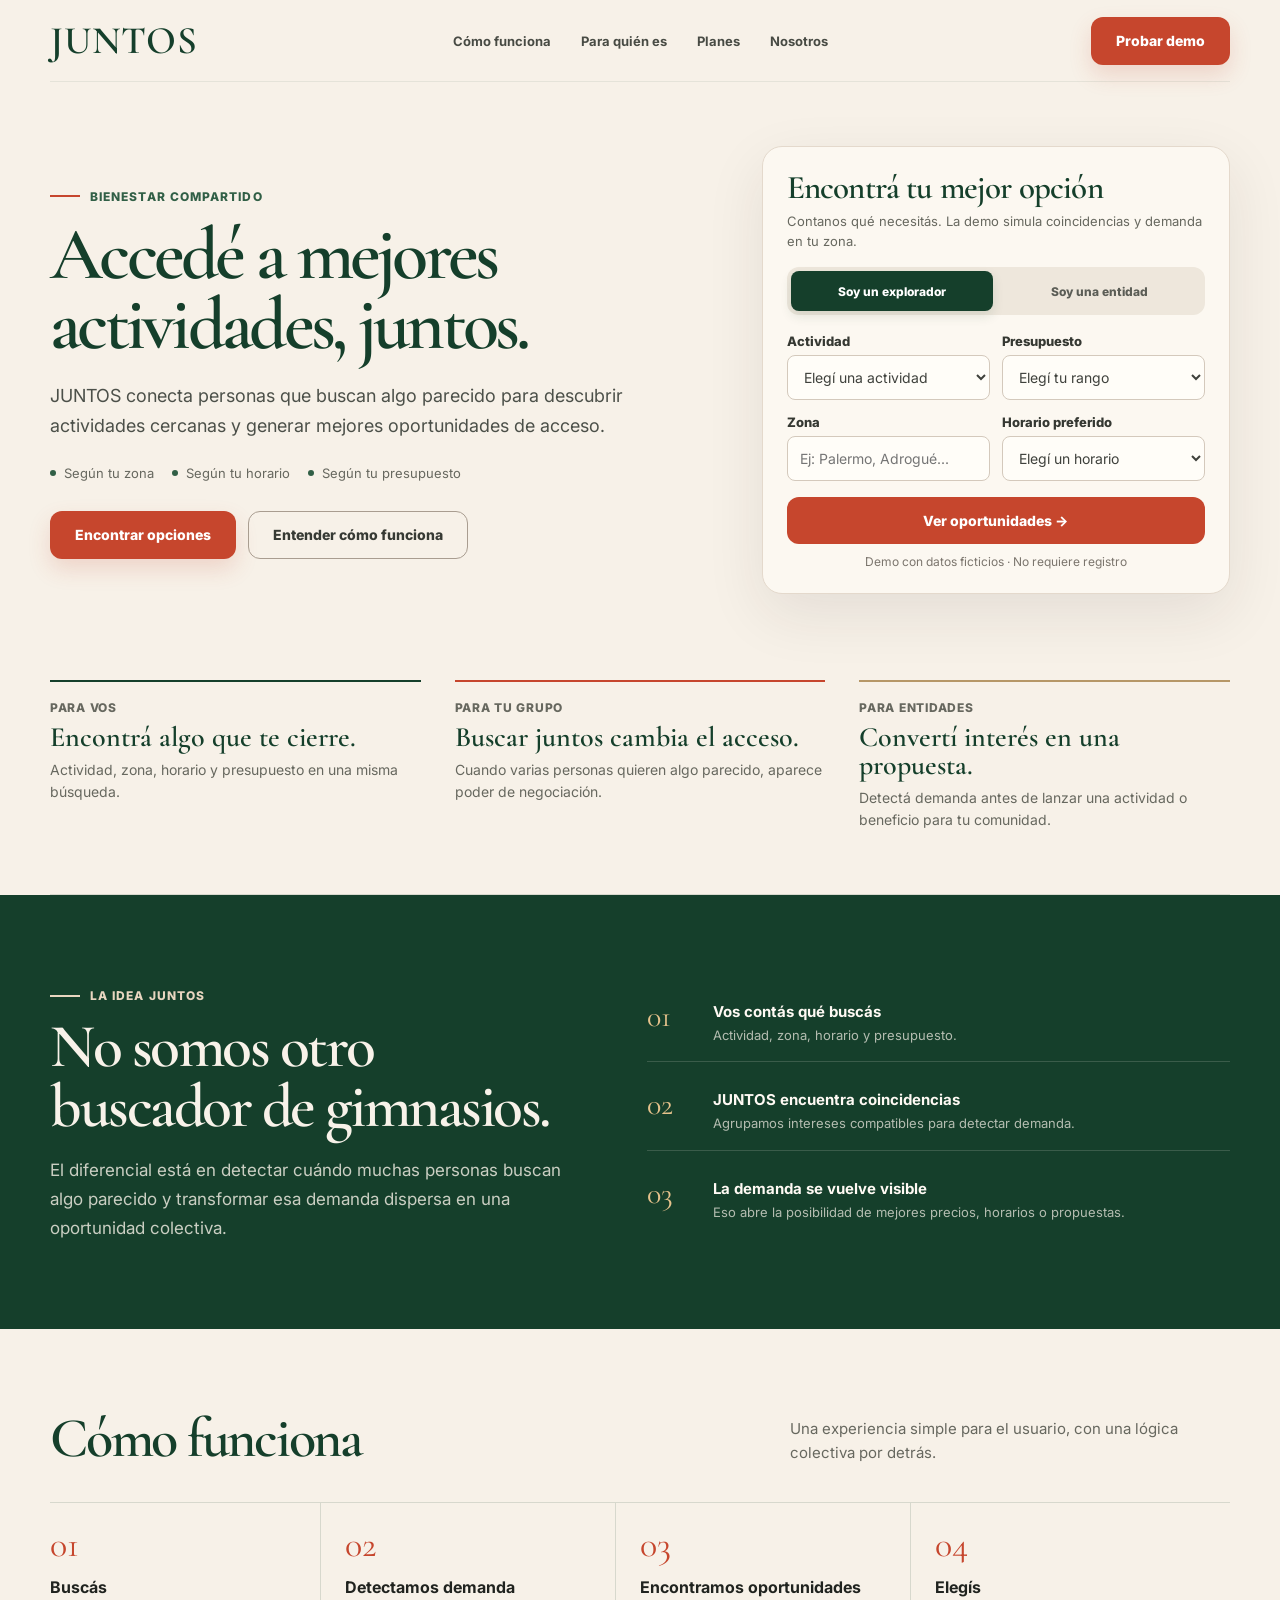
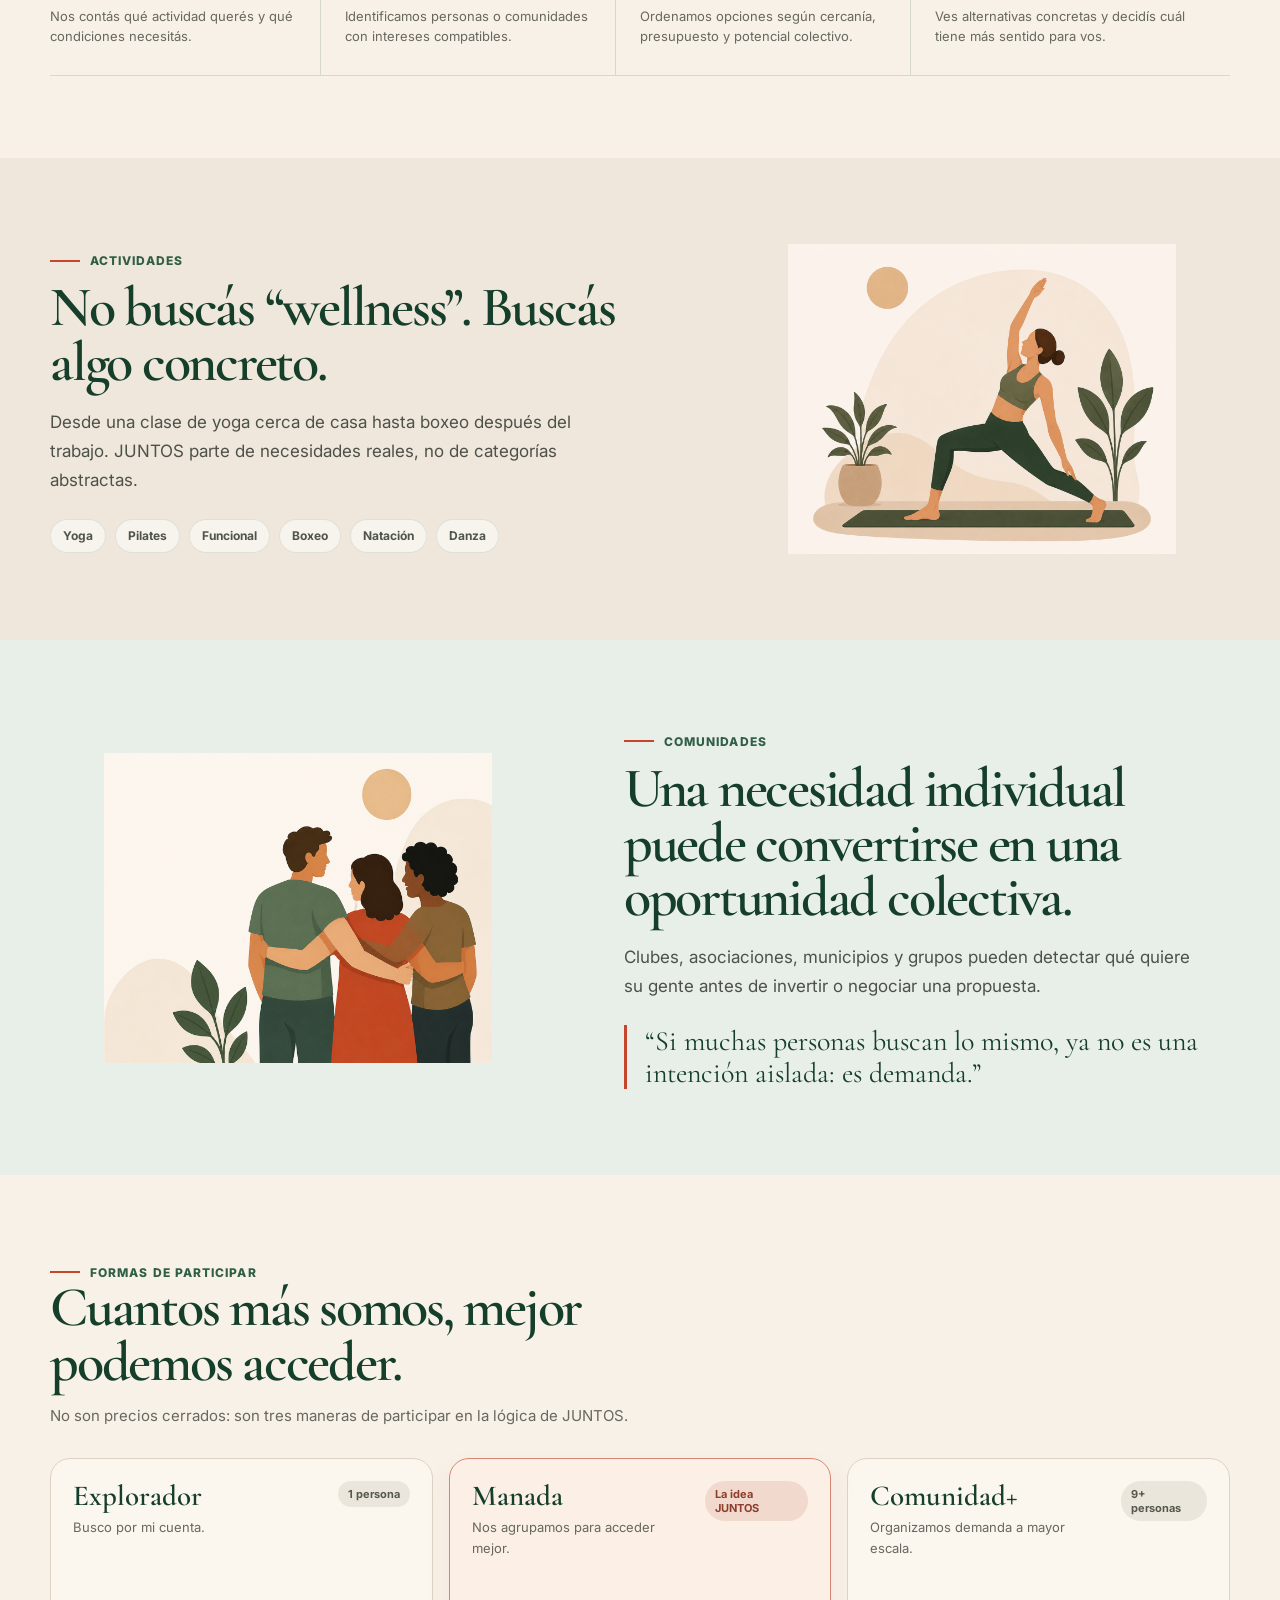
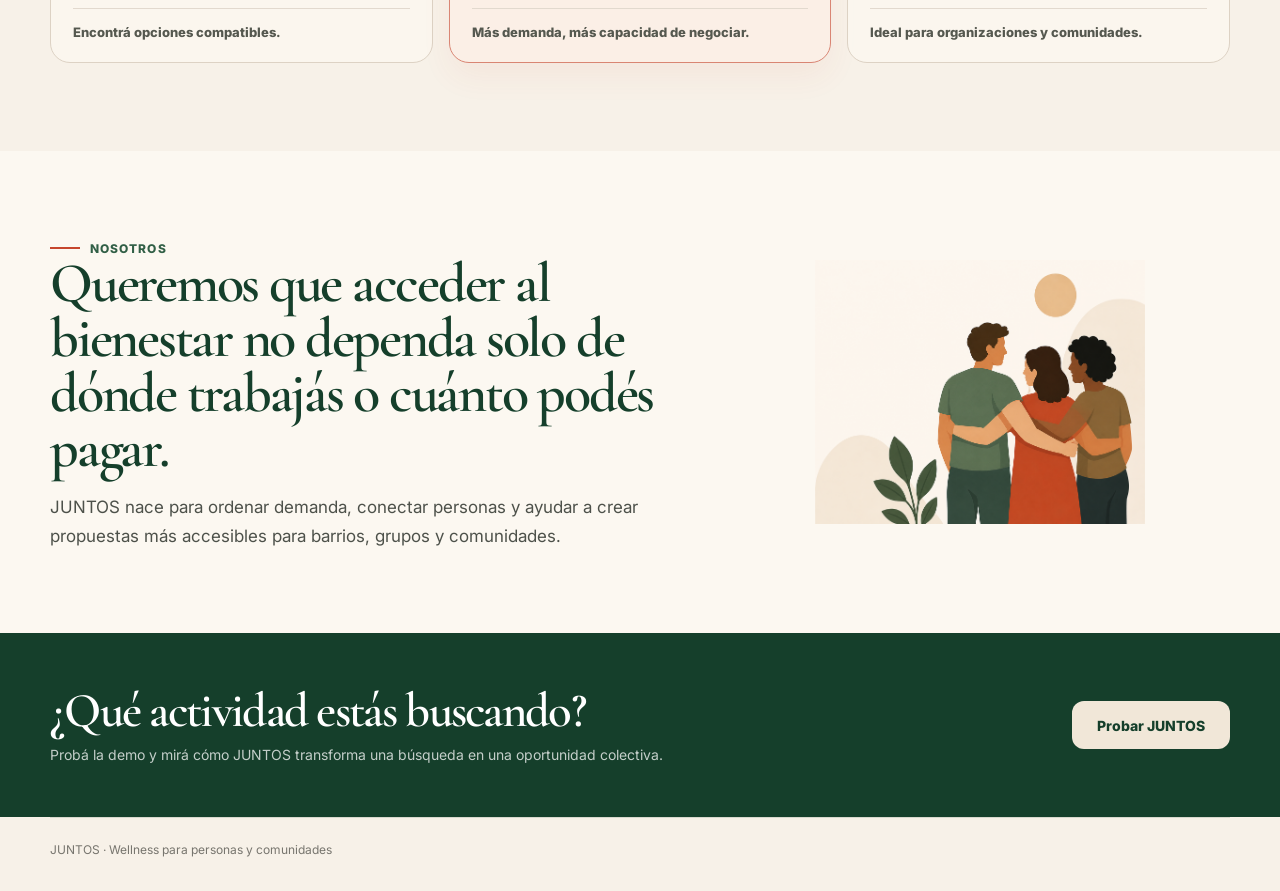
==== commit 18296a3a: "Reconstruir landing JUNTOS V2 con nueva arquitectura UX" ====
--- a/index.html
+++ b/index.html
@@ -3,169 +3,12 @@
 <head>
   <meta charset="UTF-8" />
   <meta name="viewport" content="width=device-width, initial-scale=1.0" />
-  <title>Juntos | Bienestar para personas y comunidades</title>
+  <meta name="description" content="JUNTOS conecta personas, grupos y comunidades con mejores oportunidades de bienestar a partir de demanda compartida." />
+  <title>JUNTOS | Bienestar compartido</title>
   <link rel="preconnect" href="https://fonts.googleapis.com">
   <link rel="preconnect" href="https://fonts.gstatic.com" crossorigin>
-  <link href="https://fonts.googleapis.com/css2?family=Inter:wght@400;500;600;700&family=Cormorant+Garamond:wght@500;600;700&display=swap" rel="stylesheet">
-  <style>
-    :root{
-      --bg:#f7f1e8;
-      --paper:#fbf7ef;
-      --paper-soft:#f0e8dc;
-      --paper-green:#e9efe8;
-      --ink:#20231f;
-      --muted:#67685f;
-      --green:#153f2b;
-      --green-2:#315f46;
-      --red:#c6462d;
-      --red-dark:#a93623;
-      --line:rgba(21,63,43,.12);
-      --shadow:0 18px 50px rgba(46,38,29,.08);
-      --container:1180px;
-      --radius:18px;
-    }
-
-    *{box-sizing:border-box}
-    html{scroll-behavior:smooth}
-    body{margin:0;font-family:Inter,Arial,sans-serif;color:var(--ink);background:var(--bg);-webkit-font-smoothing:antialiased}
-    img{display:block;max-width:100%}
-    a{color:inherit}
-    button,input,select{font:inherit}
-    .shell{width:min(var(--container),calc(100% - 64px));margin:0 auto}
-
-    header{height:84px;display:grid;grid-template-columns:1fr auto 1fr;align-items:center;gap:24px;border-bottom:1px solid rgba(21,63,43,.08)}
-    .brand{font:600 39px/1 "Cormorant Garamond",Georgia,serif;color:var(--green);text-decoration:none;letter-spacing:.02em}
-    nav{display:flex;gap:28px;align-items:center;justify-content:center;font-size:13px;font-weight:500}
-    nav a{text-decoration:none;color:#45483f;transition:color .18s ease}
-    nav a:hover{color:var(--red)}
-    .header-cta{justify-self:end}
-
-    .btn{display:inline-flex;align-items:center;justify-content:center;min-height:46px;padding:0 24px;border-radius:10px;border:1px solid transparent;font-size:13px;font-weight:700;text-decoration:none;cursor:pointer;transition:transform .18s ease,background .18s ease,border-color .18s ease,box-shadow .18s ease}
-    .btn:hover{transform:translateY(-1px)}
-    .btn.primary{background:var(--red);color:#fff;box-shadow:0 9px 20px rgba(198,70,45,.15)}
-    .btn.primary:hover{background:var(--red-dark);box-shadow:0 12px 24px rgba(198,70,45,.20)}
-    .btn.secondary{background:transparent;border-color:#a99d90;color:#373a34}
-    .btn.secondary:hover{background:rgba(255,255,255,.35);border-color:#796f65}
-
-    .hero{display:grid;grid-template-columns:minmax(0,1.08fr) minmax(390px,.92fr);gap:70px;align-items:center;padding:58px 0 62px}
-    .hero-copy{max-width:590px}
-    .eyebrow{display:inline-flex;align-items:center;gap:9px;margin-bottom:18px;font-size:12px;font-weight:700;letter-spacing:.08em;text-transform:uppercase;color:var(--green-2)}
-    .eyebrow::before{content:"";width:28px;height:2px;background:var(--red)}
-    h1,h2,h3{font-family:"Cormorant Garamond",Georgia,serif;color:var(--green)}
-    h1{margin:0;max-width:590px;font-size:clamp(56px,5.1vw,74px);line-height:.97;letter-spacing:-.04em;font-weight:600}
-    .lead{margin:22px 0 0;max-width:535px;font-size:17px;line-height:1.65;color:#4f524b}
-    .hero-actions{display:flex;gap:14px;flex-wrap:wrap;margin-top:28px}
-
-    .form-card{background:var(--paper);border:1px solid #e2d8cb;border-radius:20px;box-shadow:var(--shadow);padding:24px}
-    .form-title{margin:0;font-size:32px;line-height:1;letter-spacing:-.02em;font-weight:600}
-    .form-help{margin:8px 0 16px;font-size:13px;line-height:1.45;color:var(--muted)}
-    .switch{display:grid;grid-template-columns:1fr 1fr;gap:6px;padding:4px;background:#eee7dc;border-radius:11px;margin-bottom:16px}
-    .switch button{min-height:38px;border:0;border-radius:8px;background:transparent;color:#5b5d56;font-size:12px;font-weight:700;cursor:pointer;transition:background .18s ease,color .18s ease,box-shadow .18s ease}
-    .switch button.active{background:var(--green);color:#fff;box-shadow:0 4px 10px rgba(21,63,43,.12)}
-    .form-grid{display:grid;grid-template-columns:1fr 1fr;gap:12px}
-    label{display:block;margin-bottom:6px;font-size:12px;font-weight:700;color:#353832}
-    input,select{width:100%;height:43px;padding:0 12px;border:1px solid #d3c8bb;border-radius:9px;background:#fffaf4;color:#3f413c;font-size:13px;outline:none;transition:border-color .18s ease,box-shadow .18s ease}
-    input:focus,select:focus{border-color:#b88778;box-shadow:0 0 0 3px rgba(198,70,45,.07)}
-    .submit{width:100%;height:45px;margin-top:14px;border:0;border-radius:9px;background:var(--red);color:#fff;font-size:13px;font-weight:700;cursor:pointer;transition:background .18s ease,transform .18s ease}
-    .submit:hover{background:var(--red-dark);transform:translateY(-1px)}
-    .form-note{margin:9px 0 0;text-align:center;font-size:11px;color:#7b756d}
-    .entity-only{display:none}.entity-mode .person-only{display:none}.entity-mode .entity-only{display:block}
-
-    .benefits{display:grid;grid-template-columns:repeat(3,1fr);gap:32px;padding:26px 0 58px;border-bottom:1px solid var(--line)}
-    .benefit{display:grid;grid-template-columns:34px 1fr;gap:14px;align-items:start}
-    .benefit-index{font-family:"Cormorant Garamond",Georgia,serif;font-size:28px;line-height:1;color:var(--red)}
-    .benefit strong{display:block;margin-bottom:5px;font-size:14px}
-    .benefit p{margin:0;font-size:13px;line-height:1.55;color:var(--muted)}
-
-    .how{padding:74px 0 78px}
-    .section-heading{display:flex;justify-content:space-between;gap:48px;align-items:end;margin-bottom:38px}
-    .section-heading h2{margin:0;font-size:clamp(40px,4vw,50px);line-height:1;letter-spacing:-.035em;font-weight:600}
-    .section-heading p{margin:0;max-width:430px;font-size:14px;line-height:1.65;color:var(--muted)}
-    .steps{display:grid;grid-template-columns:repeat(4,1fr);border-top:1px solid var(--line);border-bottom:1px solid var(--line)}
-    .step{padding:24px 24px 26px 0}
-    .step:not(:last-child){border-right:1px solid var(--line);padding-right:24px;margin-right:24px}
-    .step-num{font-family:"Cormorant Garamond",Georgia,serif;font-size:34px;line-height:1;color:var(--red);margin-bottom:16px}
-    .step h3{margin:0 0 8px;font-family:Inter,Arial,sans-serif;font-size:14px;line-height:1.4;color:var(--ink)}
-    .step p{margin:0;font-size:12px;line-height:1.55;color:var(--muted)}
-
-    .story-band{background:var(--paper-soft)}
-    .story-band.alt{background:var(--paper-green)}
-    .story{display:grid;grid-template-columns:minmax(0,1.18fr) minmax(320px,.82fr);gap:80px;align-items:center;padding:76px 0}
-    .story.reverse{grid-template-columns:minmax(320px,.82fr) minmax(0,1.18fr)}
-    .story.reverse .story-visual{order:1}.story.reverse .story-copy{order:2}
-    .story-copy{max-width:560px}
-    .story-kicker{margin-bottom:12px;font-size:12px;font-weight:700;letter-spacing:.08em;text-transform:uppercase;color:var(--red)}
-    .story h2{margin:0;font-size:clamp(42px,4.2vw,54px);line-height:1;letter-spacing:-.035em;font-weight:600}
-    .story p{margin:18px 0 0;max-width:520px;font-size:16px;line-height:1.7;color:#4f524b}
-    .story-visual{display:flex;justify-content:center;align-items:center;min-height:280px}
-    .story-visual img{width:min(100%,390px);max-height:300px;object-fit:contain}
-
-    .pricing{padding:78px 0 84px}
-    .pricing-top{display:flex;align-items:end;justify-content:space-between;gap:40px;margin-bottom:30px}
-    .pricing-top h2{margin:0;font-size:clamp(40px,4vw,50px);line-height:1;letter-spacing:-.035em;font-weight:600}
-    .pricing-top p{margin:0;max-width:430px;font-size:14px;line-height:1.65;color:var(--muted)}
-    .pricing-cards{display:grid;grid-template-columns:repeat(3,1fr);gap:16px}
-    .price-card{min-height:190px;display:flex;flex-direction:column;justify-content:space-between;padding:20px;border:1px solid #ddd2c4;border-radius:16px;background:rgba(251,247,239,.72);transition:transform .18s ease,box-shadow .18s ease,border-color .18s ease}
-    .price-card:hover{transform:translateY(-2px);box-shadow:0 12px 28px rgba(46,38,29,.05)}
-    .price-card.featured{border-color:#d68472;background:#fbf1e7}
-    .plan-meta{display:flex;align-items:flex-start;justify-content:space-between;gap:16px}
-    .price-card h3{margin:0;font-size:27px;line-height:1;font-weight:600;letter-spacing:-.025em}
-    .price-card p{margin:6px 0 0;font-size:12px;line-height:1.45;color:var(--muted)}
-    .badge{display:inline-flex;width:fit-content;padding:6px 10px;border-radius:999px;background:#ebe6dc;font-size:11px;color:#55584f}
-    .featured .badge{background:#f5ded5;color:#8f3f2c}
-    .logic{margin-top:18px;padding-top:14px;border-top:1px solid #e2d9ce;font-size:12px;font-weight:700;color:#55584f}
-
-    .about-band{background:var(--green);color:#f8f2e9}
-    .about{display:grid;grid-template-columns:minmax(0,1.15fr) minmax(280px,.85fr);gap:72px;align-items:center;padding:76px 0}
-    .about h2{margin:0;color:#f8f2e9;font-size:clamp(44px,4.4vw,58px);line-height:1;letter-spacing:-.035em;font-weight:600;max-width:620px}
-    .about p{margin:18px 0 0;max-width:560px;font-size:16px;line-height:1.7;color:rgba(248,242,233,.78)}
-    .about-visual{display:flex;justify-content:center}
-    .about-visual img{width:min(100%,340px);max-height:280px;object-fit:contain}
-
-    .final-cta{display:flex;justify-content:space-between;align-items:center;gap:40px;padding:38px 0 42px}
-    .final-cta h3{margin:0;font-size:34px;line-height:1.05;letter-spacing:-.025em;font-weight:600}
-    .final-cta p{margin:7px 0 0;font-size:13px;color:var(--muted)}
-    .final-actions{display:flex;gap:12px;flex-wrap:wrap}
-
-    footer{padding:24px 0 34px;border-top:1px solid var(--line);font-size:12px;color:#77756e}
-
-    @media(max-width:1000px){
-      nav{display:none}
-      .hero{grid-template-columns:1fr;gap:36px;padding:48px 0 54px}
-      .hero-copy{max-width:700px}
-      .form-card{max-width:660px}
-      .story,.story.reverse,.about{grid-template-columns:1fr;gap:34px}
-      .story.reverse .story-visual,.story.reverse .story-copy{order:initial}
-      .story-visual,.about-visual{justify-content:flex-start}
-      .section-heading,.pricing-top{align-items:flex-start;flex-direction:column;gap:16px}
-    }
-
-    @media(max-width:760px){
-      .shell{width:min(var(--container),calc(100% - 32px))}
-      header{height:74px;grid-template-columns:1fr auto}.brand{font-size:34px}.header-cta{min-height:40px;padding:0 15px}
-      h1{font-size:clamp(50px,14vw,62px)}
-      .lead{font-size:16px}
-      .hero-actions{flex-direction:column;align-items:stretch}.hero-actions .btn{width:100%}
-      .form-card{padding:20px 18px}.form-grid{grid-template-columns:1fr}.form-title{font-size:30px}
-      .benefits{grid-template-columns:1fr;gap:22px;padding-bottom:48px}
-      .how,.pricing{padding:60px 0}
-      .steps{grid-template-columns:1fr 1fr}
-      .step,.step:not(:last-child){margin:0;padding:20px 16px 22px 0;border-right:0}
-      .step:nth-child(odd){border-right:1px solid var(--line);padding-right:20px;margin-right:20px}
-      .story{padding:60px 0}.story h2{font-size:42px}.story p{font-size:15px}.story-visual img{width:min(100%,320px);max-height:260px}
-      .pricing-cards{grid-template-columns:1fr}.price-card{min-height:auto}
-      .about{padding:60px 0}.about-visual img{width:min(100%,300px)}
-      .final-cta{align-items:flex-start;flex-direction:column}.final-actions{width:100%}.final-actions .btn{flex:1}
-    }
-
-    @media(max-width:480px){
-      .switch{grid-template-columns:1fr}
-      .steps{grid-template-columns:1fr}
-      .step,.step:nth-child(odd){border-right:0;border-bottom:1px solid var(--line);margin:0;padding:20px 0}
-      .step:last-child{border-bottom:0}
-      .final-actions{flex-direction:column}.final-actions .btn{width:100%}
-    }
-  </style>
+  <link href="https://fonts.googleapis.com/css2?family=Inter:wght@400;500;600;700;800&family=Cormorant+Garamond:wght@500;600;700&display=swap" rel="stylesheet">
+  <link rel="stylesheet" href="./styles.css" />
 </head>
 <body>
   <main>
@@ -174,9 +17,8 @@
         <a class="brand" href="#">JUNTOS</a>
         <nav aria-label="Navegación principal">
           <a href="#como-funciona">Cómo funciona</a>
-          <a href="#actividades">Actividades</a>
-          <a href="#comunidades">Comunidades</a>
-          <a href="#precios">Pricing</a>
+          <a href="#para-quien">Para quién es</a>
+          <a href="#planes">Planes</a>
           <a href="#nosotros">Nosotros</a>
         </nav>
         <a class="btn primary header-cta" href="#demo">Probar demo</a>
@@ -184,117 +26,248 @@
 
       <section class="hero" id="demo">
         <div class="hero-copy">
-          <div class="eyebrow">Bienestar más cerca</div>
+          <div class="eyebrow">Bienestar compartido</div>
           <h1>Accedé a mejores actividades, juntos.</h1>
-          <p class="lead">Desde JUNTOS ayudamos a personas y diferentes organizaciones barriales y municipales a acceder a actividades y servicios de bienestar.</p>
+          <p class="lead">JUNTOS conecta personas que buscan algo parecido para descubrir actividades cercanas y generar mejores oportunidades de acceso.</p>
+          <div class="hero-proof" aria-label="Beneficios principales">
+            <span>Según tu zona</span>
+            <span>Según tu horario</span>
+            <span>Según tu presupuesto</span>
+          </div>
           <div class="hero-actions">
-            <a class="btn primary" href="#demo">Probar demo</a>
-            <a class="btn secondary" href="https://LINK-AL-VIDEO-DE-CODER" target="_blank" rel="noopener">Ver vídeo demo</a>
+            <a class="btn primary" href="#buscador">Encontrar opciones</a>
+            <a class="btn secondary" href="#idea-juntos">Entender cómo funciona</a>
           </div>
         </div>
 
-        <aside class="form-card" aria-label="Buscador de actividades">
+        <aside class="search-card" id="buscador" aria-label="Buscador de oportunidades">
           <form id="juntos-form">
-            <h2 class="form-title">Encontrá tu mejor opción</h2>
-            <p class="form-help person-only">Completá 4 datos y te mostramos oportunidades cercanas a vos.</p>
-            <p class="form-help entity-only">Contanos qué necesita tu comunidad y armamos una propuesta.</p>
+            <h2>Encontrá tu mejor opción</h2>
+            <p class="helper">Contanos qué necesitás. La demo simula coincidencias y demanda en tu zona.</p>
+
             <div class="switch" role="tablist" aria-label="Tipo de usuario">
-              <button class="active" type="button" id="person-tab">Soy un explorador</button>
-              <button type="button" id="entity-tab">Soy una entidad</button>
+              <button type="button" role="tab" id="person-tab" aria-selected="true">Soy un explorador</button>
+              <button type="button" role="tab" id="entity-tab" aria-selected="false">Soy una entidad</button>
             </div>
-            <input type="hidden" name="tipo_usuario" id="tipo_usuario" value="persona">
+            <input type="hidden" name="tipo_usuario" id="tipo_usuario" value="persona" />
+
             <div class="form-grid">
-              <div><label for="actividad">Actividad que te interesa</label><select id="actividad" name="actividad" required><option value="">Ej: Yoga, Funcional, Bienestar emocional...</option><option>Yoga</option><option>Funcional</option><option>Boxeo</option><option>Pilates</option><option>Gimnasio</option><option>Natación</option><option>Danza</option></select></div>
-              <div><label for="presupuesto_max">Presupuesto</label><select id="presupuesto_max" name="presupuesto_max" required><option value="">Elegí tu rango</option><option value="30000">Hasta $30.000</option><option value="50000">Hasta $50.000</option><option value="70000">Hasta $70.000</option><option value="100000">Hasta $100.000</option></select></div>
-              <div><label for="zona">Zona</label><input id="zona" name="zona" placeholder="Ej: Palermo, Belgrano..." required></div>
-              <div><label for="franja_horaria">Horario preferido</label><select id="franja_horaria" name="franja_horaria" required><option value="">Ej: Mañana, Tarde, Noche, Finde</option><option>Mañana</option><option>Tarde</option><option>Después del trabajo</option><option>Noche</option><option>Fin de semana</option></select></div>
+              <div class="field" data-mode="persona">
+                <label for="actividad">Actividad</label>
+                <select id="actividad" name="actividad" data-required="true" required>
+                  <option value="">Elegí una actividad</option>
+                  <option>Yoga</option>
+                  <option>Funcional</option>
+                  <option>Boxeo</option>
+                  <option>Pilates</option>
+                  <option>Gimnasio</option>
+                  <option>Natación</option>
+                  <option>Danza</option>
+                </select>
+              </div>
+              <div class="field" data-mode="persona">
+                <label for="presupuesto_max">Presupuesto</label>
+                <select id="presupuesto_max" name="presupuesto_max" data-required="true" required>
+                  <option value="">Elegí tu rango</option>
+                  <option value="30000">Hasta $30.000</option>
+                  <option value="50000">Hasta $50.000</option>
+                  <option value="70000">Hasta $70.000</option>
+                  <option value="100000">Hasta $100.000</option>
+                </select>
+              </div>
+              <div class="field" data-mode="persona">
+                <label for="zona">Zona</label>
+                <input id="zona" name="zona" placeholder="Ej: Palermo, Adrogué..." data-required="true" required />
+              </div>
+              <div class="field" data-mode="persona">
+                <label for="franja_horaria">Horario preferido</label>
+                <select id="franja_horaria" name="franja_horaria" data-required="true" required>
+                  <option value="">Elegí un horario</option>
+                  <option>Mañana</option>
+                  <option>Tarde</option>
+                  <option>Después del trabajo</option>
+                  <option>Noche</option>
+                  <option>Flexible</option>
+                </select>
+              </div>
+
+              <div class="field full" data-mode="entidad" hidden>
+                <label for="nombre_entidad">Nombre de la entidad</label>
+                <input id="nombre_entidad" name="nombre_entidad" placeholder="Ej: Club, municipio, asociación..." data-required="true" disabled />
+              </div>
+              <div class="field" data-mode="entidad" hidden>
+                <label for="tipo_entidad">Tipo de entidad</label>
+                <select id="tipo_entidad" name="tipo_entidad" data-required="true" disabled>
+                  <option value="">Elegí una opción</option>
+                  <option>Club</option>
+                  <option>Municipio</option>
+                  <option>Asociación barrial</option>
+                  <option>Universidad</option>
+                  <option>Empresa</option>
+                  <option>Otra</option>
+                </select>
+              </div>
+              <div class="field" data-mode="entidad" hidden>
+                <label for="zona_entidad">Zona</label>
+                <input id="zona_entidad" name="zona" placeholder="Ej: Quilmes, Palermo..." data-required="true" disabled />
+              </div>
+              <div class="field" data-mode="entidad" hidden>
+                <label for="actividad_entidad">Actividad o interés</label>
+                <select id="actividad_entidad" name="actividad" data-required="true" disabled>
+                  <option value="">Elegí una actividad</option>
+                  <option>Yoga</option>
+                  <option>Funcional</option>
+                  <option>Boxeo</option>
+                  <option>Pilates</option>
+                  <option>Gimnasio</option>
+                  <option>Natación</option>
+                  <option>Danza</option>
+                </select>
+              </div>
+              <div class="field" data-mode="entidad" hidden>
+                <label for="cantidad_estimada">Personas estimadas</label>
+                <input id="cantidad_estimada" name="cantidad_estimada" type="number" min="1" value="25" data-required="true" disabled />
+              </div>
+              <div class="field full" data-mode="entidad" hidden>
+                <label for="objetivo_entidad">Objetivo</label>
+                <select id="objetivo_entidad" name="objetivo_entidad" data-required="true" disabled>
+                  <option value="">¿Qué querés lograr?</option>
+                  <option>Mejor precio grupal</option>
+                  <option>Crear una nueva actividad</option>
+                  <option>Ampliar beneficios para la comunidad</option>
+                  <option>Medir interés antes de contratar</option>
+                </select>
+              </div>
             </div>
-            <button class="submit" id="submit-btn" type="submit">Ver opciones disponibles →</button>
-            <p class="form-note">🔒 Demo con datos ficticios para CoderCup</p>
+
+            <button class="submit" id="submit-btn" type="submit">Ver oportunidades →</button>
+            <p class="form-note">Demo con datos ficticios · No requiere registro</p>
           </form>
         </aside>
       </section>
 
-      <section class="benefits" aria-label="Beneficios principales">
-        <article class="benefit"><div class="benefit-index">01</div><div><strong>Para vos</strong><p>Encontrá actividades que se adapten a tu zona, horario y presupuesto.</p></div></article>
-        <article class="benefit"><div class="benefit-index">02</div><div><strong>Para tu grupo</strong><p>Sumate con amigos, vecinos o compañeros y accedé a mejores beneficios.</p></div></article>
-        <article class="benefit"><div class="benefit-index">03</div><div><strong>Para entidades</strong><p>Contactanos y diseñá propuestas para tu comunidad.</p></div></article>
-      </section>
-
+      <section class="audiences" id="para-quien" aria-label="Para quién es JUNTOS">
+        <article class="audience">
+          <div class="label">Para vos</div>
+          <h3>Encontrá algo que te cierre.</h3>
+          <p>Actividad, zona, horario y presupuesto en una misma búsqueda.</p>
+        </article>
+        <article class="audience">
+          <div class="label">Para tu grupo</div>
+          <h3>Buscar juntos cambia el acceso.</h3>
+          <p>Cuando varias personas quieren algo parecido, aparece poder de negociación.</p>
+        </article>
+        <article class="audience">
+          <div class="label">Para entidades</div>
+          <h3>Convertí interés en una propuesta.</h3>
+          <p>Detectá demanda antes de lanzar una actividad o beneficio para tu comunidad.</p>
+        </article>
+      </section>
+    </div>
+
+    <section class="collective" id="idea-juntos">
+      <div class="shell collective-grid">
+        <div>
+          <div class="eyebrow">La idea JUNTOS</div>
+          <h2>No somos otro buscador de gimnasios.</h2>
+          <p>El diferencial está en detectar cuándo muchas personas buscan algo parecido y transformar esa demanda dispersa en una oportunidad colectiva.</p>
+        </div>
+        <div class="collective-flow" aria-label="Cómo funciona la demanda colectiva">
+          <div class="flow-row"><div class="flow-num">01</div><div><strong>Vos contás qué buscás</strong><span>Actividad, zona, horario y presupuesto.</span></div></div>
+          <div class="flow-row"><div class="flow-num">02</div><div><strong>JUNTOS encuentra coincidencias</strong><span>Agrupamos intereses compatibles para detectar demanda.</span></div></div>
+          <div class="flow-row"><div class="flow-num">03</div><div><strong>La demanda se vuelve visible</strong><span>Eso abre la posibilidad de mejores precios, horarios o propuestas.</span></div></div>
+        </div>
+      </div>
+    </section>
+
+    <div class="shell">
       <section class="how" id="como-funciona">
-        <div class="section-heading">
-          <h2>Cómo funciona</h2>
-          <p>Te conectamos a vos o a tu comunidad con diferentes propuestas de Wellness 💜</p>
+        <div class="section-head">
+          <h2 class="section-title">Cómo funciona</h2>
+          <p class="body-md">Una experiencia simple para el usuario, con una lógica colectiva por detrás.</p>
         </div>
         <div class="steps">
-          <article class="step"><div class="step-num">01</div><h3>Contanos qué buscás</h3><p>Completá el formulario con tus preferencias.</p></article>
-          <article class="step"><div class="step-num">02</div><h3>Detectamos demanda</h3><p>Agrupamos intereses similares en tu zona.</p></article>
-          <article class="step"><div class="step-num">03</div><h3>Procesamos toda la info</h3><p>Buscamos tu match perfecto en nuestras bases de datos.</p></article>
-          <article class="step"><div class="step-num">04</div><h3>Te mostramos diferentes opciones</h3><p>Para que puedas elegir un lugar que te quede cómodo y se adapte a tus necesidades.</p></article>
+          <article class="step"><div class="step-num">01</div><h3>Buscás</h3><p>Nos contás qué actividad querés y qué condiciones necesitás.</p></article>
+          <article class="step"><div class="step-num">02</div><h3>Detectamos demanda</h3><p>Identificamos personas o comunidades con intereses compatibles.</p></article>
+          <article class="step"><div class="step-num">03</div><h3>Encontramos oportunidades</h3><p>Ordenamos opciones según cercanía, presupuesto y potencial colectivo.</p></article>
+          <article class="step"><div class="step-num">04</div><h3>Elegís</h3><p>Ves alternativas concretas y decidís cuál tiene más sentido para vos.</p></article>
         </div>
       </section>
     </div>
 
-    <section class="story-band" id="actividades">
-      <div class="shell story">
+    <section class="story activities" id="actividades">
+      <div class="shell story-grid">
         <div class="story-copy">
-          <div class="story-kicker">Para explorar</div>
-          <h2>Actividades</h2>
-          <p>Desde yoga hasta boxeo, podés hacer actividades solo en tu barrio o a la salida de tu trabajo.</p>
-        </div>
-        <div class="story-visual"><img src="assets/illustration-activities.png.png" alt="Mujer practicando yoga"></div>
-      </div>
-    </section>
-
-    <section class="story-band alt" id="comunidades">
-      <div class="shell story reverse">
+          <div class="eyebrow">Actividades</div>
+          <h2 class="section-title">No buscás “wellness”. Buscás algo concreto.</h2>
+          <p class="body-lg">Desde una clase de yoga cerca de casa hasta boxeo después del trabajo. JUNTOS parte de necesidades reales, no de categorías abstractas.</p>
+          <div class="chips" aria-label="Ejemplos de actividades">
+            <span class="chip">Yoga</span><span class="chip">Pilates</span><span class="chip">Funcional</span><span class="chip">Boxeo</span><span class="chip">Natación</span><span class="chip">Danza</span>
+          </div>
+        </div>
+        <div class="story-visual"><img src="assets/illustration-activities.png.png" alt="Mujer practicando yoga" /></div>
+      </div>
+    </section>
+
+    <section class="story communities" id="comunidades">
+      <div class="shell story-grid">
         <div class="story-copy">
-          <div class="story-kicker">Para crecer juntos</div>
-          <h2>Comunidades</h2>
-          <p>Juntos no es solo una herramienta para personas: también ayudamos a diferentes asociaciones a llevar actividades de Wellness a su comunidad.</p>
-        </div>
-        <div class="story-visual"><img src="assets/illustration-about.png.png" alt="Personas abrazadas en comunidad"></div>
+          <div class="eyebrow">Comunidades</div>
+          <h2 class="section-title">Una necesidad individual puede convertirse en una oportunidad colectiva.</h2>
+          <p class="body-lg">Clubes, asociaciones, municipios y grupos pueden detectar qué quiere su gente antes de invertir o negociar una propuesta.</p>
+          <p class="impact-quote">“Si muchas personas buscan lo mismo, ya no es una intención aislada: es demanda.”</p>
+        </div>
+        <div class="story-visual"><img src="assets/illustration-about.png.png" alt="Personas reunidas en comunidad" /></div>
       </div>
     </section>
 
     <div class="shell">
-      <section class="pricing" id="precios">
-        <div class="pricing-top">
-          <h2>Pricing</h2>
-          <p>Tenemos tu plan favorito solo al alcance de un click.</p>
-        </div>
-        <div class="pricing-cards">
-          <article class="price-card"><div><div class="plan-meta"><div><h3>Explorador</h3><p>Voy por mi cuenta</p></div><span class="badge">1 persona</span></div></div><div class="logic">Precio estándar</div></article>
-          <article class="price-card featured"><div><div class="plan-meta"><div><h3>Manada</h3><p>Nos juntamos para acceder mejor</p></div><span class="badge">3–8 personas</span></div></div><div class="logic">Descuento grupal</div></article>
-          <article class="price-card"><div><div class="plan-meta"><div><h3>Comunidad+</h3><p>Somos muchos y negociamos juntos</p></div><span class="badge">9+ personas</span></div></div><div class="logic">Mejor precio / beneficios extra</div></article>
+      <section class="plans" id="planes">
+        <div class="plans-intro">
+          <div class="eyebrow">Formas de participar</div>
+          <h2 class="section-title">Cuantos más somos, mejor podemos acceder.</h2>
+          <p class="body-md">No son precios cerrados: son tres maneras de participar en la lógica de JUNTOS.</p>
+        </div>
+        <div class="plan-grid">
+          <article class="plan">
+            <div><div class="plan-top"><div><h3>Explorador</h3><p>Busco por mi cuenta.</p></div><span class="badge">1 persona</span></div></div>
+            <div class="plan-footer">Encontrá opciones compatibles.</div>
+          </article>
+          <article class="plan featured">
+            <div><div class="plan-top"><div><h3>Manada</h3><p>Nos agrupamos para acceder mejor.</p></div><span class="badge">La idea JUNTOS</span></div></div>
+            <div class="plan-footer">Más demanda, más capacidad de negociar.</div>
+          </article>
+          <article class="plan">
+            <div><div class="plan-top"><div><h3>Comunidad+</h3><p>Organizamos demanda a mayor escala.</p></div><span class="badge">9+ personas</span></div></div>
+            <div class="plan-footer">Ideal para organizaciones y comunidades.</div>
+          </article>
         </div>
       </section>
     </div>
 
-    <section class="about-band" id="nosotros">
-      <div class="shell about">
+    <section class="about" id="nosotros">
+      <div class="shell about-grid">
+        <div class="about-copy">
+          <div class="eyebrow">Nosotros</div>
+          <h2 class="section-title">Queremos que acceder al bienestar no dependa solo de dónde trabajás o cuánto podés pagar.</h2>
+          <p class="body-lg">JUNTOS nace para ordenar demanda, conectar personas y ayudar a crear propuestas más accesibles para barrios, grupos y comunidades.</p>
+        </div>
+        <div class="about-visual"><img src="assets/illustration-about.png.png" alt="Comunidad conectada" /></div>
+      </div>
+    </section>
+
+    <section class="final-cta">
+      <div class="shell final-cta-inner">
         <div>
-          <h2>Creemos en el bienestar compartido.</h2>
-          <p>Queremos construir comunidades más activas y conectadas, acercando mejores oportunidades de bienestar a más personas.</p>
-        </div>
-        <div class="about-visual"><img src="assets/illustration-about.png.png" alt="Comunidad reunida"></div>
-      </div>
-    </section>
-
-    <div class="shell">
-      <section class="final-cta">
-        <div><h3>Accedé a mejores actividades, juntos.</h3><p>Probá la demo y encontrá opciones según tu zona, horario y presupuesto.</p></div>
-        <div class="final-actions"><a class="btn primary" href="#demo">Probar demo</a><a class="btn secondary" href="https://LINK-AL-VIDEO-DE-CODER" target="_blank" rel="noopener">Ver vídeo demo</a></div>
-      </section>
-      <footer>JUNTOS · Wellness para personas y comunidades</footer>
-    </div>
+          <h2>¿Qué actividad estás buscando?</h2>
+          <p>Probá la demo y mirá cómo JUNTOS transforma una búsqueda en una oportunidad colectiva.</p>
+        </div>
+        <a class="btn primary" href="#buscador">Probar JUNTOS</a>
+      </div>
+    </section>
+
+    <div class="shell"><footer>JUNTOS · Wellness para personas y comunidades</footer></div>
   </main>
-
-  <script>
-    const body=document.body, personTab=document.getElementById('person-tab'), entityTab=document.getElementById('entity-tab'), tipo=document.getElementById('tipo_usuario'), form=document.getElementById('juntos-form'), submit=document.getElementById('submit-btn');
-    function setMode(mode){const entity=mode==='entidad';body.classList.toggle('entity-mode',entity);personTab.classList.toggle('active',!entity);entityTab.classList.toggle('active',entity);tipo.value=entity?'entidad':'persona'}
-    personTab.addEventListener('click',()=>setMode('persona'));entityTab.addEventListener('click',()=>setMode('entidad'));
-    form.addEventListener('submit',(e)=>{e.preventDefault();const data=Object.fromEntries(new FormData(form).entries());sessionStorage.setItem('juntos_resultado',JSON.stringify({actividad:data.actividad,zona:data.zona,personas_compatibles:31,demanda_suficiente:true,mensaje_usuario:'Encontramos opciones compatibles para tu búsqueda.',resultados:[{nombre:'Fit Sur Club',tipo:data.actividad||'Actividad',zona:data.zona||'Tu zona',horario:data.franja_horaria||'Flexible',precio_estimado:'$42.000',demanda:18,estado:'Grupo en formación'},{nombre:'Espacio Movimiento',tipo:data.actividad||'Actividad',zona:data.zona||'Tu zona',horario:'Flexible',precio_estimado:'$48.000',demanda:24,estado:'Oportunidad para negociar'},{nombre:'Club de la Comunidad',tipo:data.actividad||'Actividad',zona:data.zona||'Tu zona',horario:'Flexible',precio_estimado:'$35.000',demanda:31,estado:'Listo para propuesta grupal'}]}));window.location.href=`./resultados.html?actividad=${encodeURIComponent(data.actividad||'')}&zona=${encodeURIComponent(data.zona||'')}`});
-  </script>
+  <script src="./app.js" defer></script>
 </body>
-</html>+</html>
--- a/styles.css
+++ b/styles.css
@@ -0,0 +1,145 @@
+:root{
+  --bg:#f7f1e8;
+  --surface:#fcf8f1;
+  --surface-soft:#efe7db;
+  --surface-green:#e8efe8;
+  --ink:#20231f;
+  --muted:#67685f;
+  --green:#153f2b;
+  --green-2:#315f46;
+  --red:#c6462d;
+  --red-dark:#a93623;
+  --line:rgba(21,63,43,.14);
+  --white:#fffdf8;
+  --shadow:0 20px 60px rgba(47,38,28,.09);
+  --container:1180px;
+  --r-sm:8px;
+  --r-md:12px;
+  --r-lg:20px;
+}
+*{box-sizing:border-box}
+html{scroll-behavior:smooth}
+body{margin:0;font-family:Inter,Arial,sans-serif;color:var(--ink);background:var(--bg);-webkit-font-smoothing:antialiased;text-rendering:optimizeLegibility}
+img{display:block;max-width:100%}
+a{color:inherit}
+button,input,select{font:inherit}
+button:focus-visible,a:focus-visible,input:focus-visible,select:focus-visible{outline:3px solid rgba(198,70,45,.28);outline-offset:3px}
+.shell{width:min(var(--container),calc(100% - 64px));margin:0 auto}
+.eyebrow{display:inline-flex;align-items:center;gap:10px;font-size:12px;font-weight:800;letter-spacing:.09em;text-transform:uppercase;color:var(--green-2)}
+.eyebrow:before{content:"";width:30px;height:2px;background:var(--red)}
+h1,h2,h3{font-family:"Cormorant Garamond",Georgia,serif;color:var(--green)}
+.section-title{margin:0;font-size:clamp(42px,4.4vw,56px);line-height:.98;letter-spacing:-.04em;font-weight:600}
+.body-lg{font-size:17px;line-height:1.7;color:#4d514a}
+.body-md{font-size:15px;line-height:1.65;color:var(--muted)}
+.btn{display:inline-flex;align-items:center;justify-content:center;min-height:48px;padding:0 24px;border:1px solid transparent;border-radius:var(--r-md);font-size:14px;font-weight:800;text-decoration:none;cursor:pointer;transition:transform .18s ease,background .18s ease,border-color .18s ease,box-shadow .18s ease}
+.btn:hover{transform:translateY(-1px)}
+.btn.primary{background:var(--red);color:white;box-shadow:0 10px 22px rgba(198,70,45,.17)}
+.btn.primary:hover{background:var(--red-dark)}
+.btn.secondary{border-color:#a99d90;background:transparent;color:#373a34}
+.btn.secondary:hover{background:rgba(255,255,255,.35);border-color:#776c62}
+header{height:82px;display:grid;grid-template-columns:1fr auto 1fr;align-items:center;gap:24px;border-bottom:1px solid rgba(21,63,43,.08)}
+.brand{font:600 39px/1 "Cormorant Garamond",Georgia,serif;letter-spacing:.02em;text-decoration:none;color:var(--green)}
+nav{display:flex;gap:30px;align-items:center;justify-content:center;font-size:13px;font-weight:700}
+nav a{text-decoration:none;color:#484b44;transition:color .18s ease}
+nav a:hover{color:var(--red)}
+.header-cta{justify-self:end}
+.hero{display:grid;grid-template-columns:minmax(0,1.15fr) minmax(360px,.85fr);gap:78px;align-items:center;padding:64px 0 52px}
+.hero-copy{max-width:650px}
+.hero h1{margin:16px 0 0;font-size:clamp(58px,5.8vw,82px);line-height:.94;letter-spacing:-.05em;font-weight:600}
+.hero .lead{margin:22px 0 0;max-width:590px;font-size:18px;line-height:1.65;color:#4c5049}
+.hero-proof{display:flex;gap:18px;flex-wrap:wrap;margin-top:24px;font-size:13px;color:var(--muted)}
+.hero-proof span{display:inline-flex;align-items:center;gap:8px}
+.hero-proof span:before{content:"";width:6px;height:6px;border-radius:50%;background:var(--green-2)}
+.hero-actions{display:flex;gap:12px;flex-wrap:wrap;margin-top:30px}
+.search-card{background:var(--surface);border:1px solid #e4d9cc;border-radius:var(--r-lg);box-shadow:var(--shadow);padding:24px}
+.search-card h2{margin:0;font-size:33px;line-height:1;letter-spacing:-.025em;font-weight:600}
+.search-card .helper{margin:8px 0 16px;font-size:13px;line-height:1.5;color:var(--muted)}
+.switch{display:grid;grid-template-columns:1fr 1fr;gap:6px;padding:4px;background:#eee7dc;border-radius:var(--r-md);margin-bottom:18px}
+.switch button{min-height:40px;border:0;border-radius:var(--r-sm);background:transparent;color:#5b5d56;font-size:12px;font-weight:800;cursor:pointer}
+.switch button[aria-selected="true"]{background:var(--green);color:white;box-shadow:0 5px 12px rgba(21,63,43,.12)}
+.form-grid{display:grid;grid-template-columns:1fr 1fr;gap:14px 12px}
+.field.full{grid-column:1/-1}
+.field[hidden]{display:none!important}
+label{display:block;margin-bottom:6px;font-size:13px;font-weight:800;color:#353832}
+input,select{width:100%;height:45px;padding:0 12px;border:1px solid #d4c9bc;border-radius:var(--r-sm);background:var(--white);color:#3f413c;font-size:14px;outline:none;transition:border-color .18s ease,box-shadow .18s ease}
+input:focus,select:focus{border-color:#b98678;box-shadow:0 0 0 3px rgba(198,70,45,.08)}
+.submit{width:100%;height:47px;margin-top:16px;border:0;border-radius:var(--r-md);background:var(--red);color:white;font-size:14px;font-weight:800;cursor:pointer;transition:background .18s ease,transform .18s ease}
+.submit:hover{background:var(--red-dark);transform:translateY(-1px)}
+.submit:disabled{opacity:.75;cursor:wait;transform:none}
+.form-note{margin:10px 0 0;text-align:center;font-size:12px;color:#7b756d}
+.audiences{display:grid;grid-template-columns:repeat(3,1fr);gap:34px;padding:34px 0 62px;border-bottom:1px solid var(--line)}
+.audience{padding-top:18px;border-top:2px solid transparent}
+.audience:nth-child(1){border-color:var(--green)}
+.audience:nth-child(2){border-color:var(--red)}
+.audience:nth-child(3){border-color:#b69767}
+.audience .label{font-size:12px;font-weight:800;letter-spacing:.06em;text-transform:uppercase;color:var(--muted)}
+.audience h3{margin:8px 0 8px;font-size:28px;line-height:1;font-weight:600}
+.audience p{margin:0;font-size:14px;line-height:1.6;color:var(--muted)}
+.collective{padding:86px 0;background:var(--green);color:#f8f2e9}
+.collective-grid{display:grid;grid-template-columns:minmax(0,.95fr) minmax(0,1.05fr);gap:70px;align-items:center}
+.collective h2{margin:14px 0 0;color:#f8f2e9;font-size:clamp(46px,4.8vw,62px);line-height:.97;letter-spacing:-.04em;font-weight:600}
+.collective p{margin:20px 0 0;max-width:580px;font-size:17px;line-height:1.7;color:rgba(248,242,233,.8)}
+.collective .eyebrow{color:#e8d6c0}.collective .eyebrow:before{background:#e8d6c0}
+.collective-flow{display:grid;gap:12px}
+.flow-row{display:grid;grid-template-columns:50px 1fr;gap:16px;align-items:start;padding:16px 0;border-bottom:1px solid rgba(248,242,233,.16)}
+.flow-row:last-child{border-bottom:0}
+.flow-num{font-family:"Cormorant Garamond",Georgia,serif;font-size:30px;line-height:1;color:#e6c28c}
+.flow-row strong{display:block;font-size:15px;color:#fffaf4}
+.flow-row span{display:block;margin-top:4px;font-size:13px;line-height:1.55;color:rgba(248,242,233,.7)}
+.how{padding:82px 0}
+.section-head{display:flex;justify-content:space-between;gap:54px;align-items:end;margin-bottom:36px}
+.section-head .body-md{max-width:440px;margin:0}
+.steps{display:grid;grid-template-columns:repeat(4,1fr);border-top:1px solid var(--line);border-bottom:1px solid var(--line)}
+.step{padding:24px 24px 28px 0}
+.step:not(:last-child){border-right:1px solid var(--line);padding-right:24px;margin-right:24px}
+.step-num{font-family:"Cormorant Garamond",Georgia,serif;font-size:36px;line-height:1;color:var(--red);margin-bottom:14px}
+.step h3{margin:0 0 7px;font-family:Inter,Arial,sans-serif;font-size:16px;line-height:1.35;color:var(--ink)}
+.step p{margin:0;font-size:13px;line-height:1.6;color:var(--muted)}
+.story{padding:86px 0}
+.story.activities{background:var(--surface-soft)}
+.story.communities{background:var(--surface-green)}
+.story-grid{display:grid;grid-template-columns:minmax(0,1.1fr) minmax(300px,.9fr);gap:78px;align-items:center}
+.story.communities .story-grid{grid-template-columns:minmax(300px,.9fr) minmax(0,1.1fr)}
+.story.communities .story-visual{order:1}.story.communities .story-copy{order:2}
+.story-copy{max-width:580px}
+.story-copy .section-title{margin-top:12px}
+.story-copy .body-lg{margin:18px 0 0}
+.chips{display:flex;flex-wrap:wrap;gap:9px;margin-top:24px}
+.chip{display:inline-flex;align-items:center;min-height:34px;padding:0 12px;border-radius:999px;background:rgba(255,255,255,.5);border:1px solid rgba(21,63,43,.1);font-size:12px;font-weight:700;color:#4f544c}
+.story-visual{display:flex;justify-content:center;align-items:center}
+.story-visual img{width:min(100%,390px);max-height:310px;object-fit:contain}
+.impact-quote{margin:24px 0 0;padding-left:18px;border-left:3px solid var(--red);font-family:"Cormorant Garamond",Georgia,serif;font-size:28px;line-height:1.15;color:var(--green)}
+.plans{padding:82px 0 88px}
+.plans-intro{max-width:660px;margin-bottom:30px}
+.plans-intro .body-md{margin:14px 0 0}
+.plan-grid{display:grid;grid-template-columns:repeat(3,1fr);gap:16px}
+.plan{min-height:205px;padding:22px;border:1px solid #ddd2c4;border-radius:var(--r-lg);background:rgba(252,248,241,.72);display:flex;flex-direction:column;justify-content:space-between}
+.plan.featured{background:#fbefe6;border-color:#d98573;box-shadow:0 14px 32px rgba(198,70,45,.06)}
+.plan-top{display:flex;align-items:flex-start;justify-content:space-between;gap:14px}
+.plan h3{margin:0;font-size:29px;line-height:1;font-weight:600}
+.plan p{margin:7px 0 0;font-size:13px;line-height:1.55;color:var(--muted)}
+.badge{display:inline-flex;width:fit-content;padding:6px 10px;border-radius:999px;background:#ebe6dc;font-size:11px;font-weight:700;color:#55584f}
+.featured .badge{background:#f2d9ce;color:#8d3d2b}
+.plan-footer{margin-top:20px;padding-top:15px;border-top:1px solid #e2d9ce;font-size:13px;font-weight:800;color:#55584f}
+.about{padding:82px 0;background:var(--surface)}
+.about-grid{display:grid;grid-template-columns:minmax(0,1.1fr) minmax(260px,.9fr);gap:70px;align-items:center}
+.about-copy{max-width:630px}
+.about-copy .body-lg{margin:18px 0 0}
+.about-visual{display:flex;justify-content:center}
+.about-visual img{width:min(100%,330px);max-height:270px;object-fit:contain}
+.final-cta{background:var(--green);color:white;padding:54px 0}
+.final-cta-inner{display:flex;justify-content:space-between;align-items:center;gap:40px}
+.final-cta h2{margin:0;color:white;font-size:clamp(38px,3.8vw,50px);line-height:1;letter-spacing:-.035em;font-weight:600}
+.final-cta p{margin:10px 0 0;font-size:14px;color:rgba(255,255,255,.75)}
+.final-cta .btn.primary{background:#f1e7d8;color:var(--green);box-shadow:none}
+.final-cta .btn.primary:hover{background:#fff6e9}
+footer{padding:24px 0 34px;border-top:1px solid var(--line);font-size:12px;color:#77756e}
+@media(max-width:1000px){
+  nav{display:none}.hero{grid-template-columns:1fr;gap:36px}.search-card{max-width:680px}.collective-grid,.story-grid,.story.communities .story-grid,.about-grid{grid-template-columns:1fr;gap:36px}.story.communities .story-visual,.story.communities .story-copy{order:initial}.story-visual,.about-visual{justify-content:flex-start}.section-head{align-items:flex-start;flex-direction:column;gap:16px}.final-cta-inner{align-items:flex-start;flex-direction:column}
+}
+@media(max-width:760px){
+  .shell{width:min(var(--container),calc(100% - 32px))}header{height:74px;grid-template-columns:1fr auto}.brand{font-size:34px}.header-cta{min-height:40px;padding:0 15px}.hero{padding:46px 0 44px}.hero h1{font-size:clamp(52px,14vw,64px)}.hero .lead{font-size:16px}.hero-actions{flex-direction:column}.hero-actions .btn{width:100%}.form-grid{grid-template-columns:1fr}.field.full{grid-column:auto}.audiences{grid-template-columns:1fr;gap:24px;padding-bottom:48px}.collective,.how,.story,.plans,.about{padding:60px 0}.steps{grid-template-columns:1fr 1fr}.step,.step:not(:last-child){margin:0;padding:20px 16px 22px 0;border-right:0}.step:nth-child(odd){border-right:1px solid var(--line);padding-right:20px;margin-right:20px}.story-visual img{width:min(100%,320px)}.plan-grid{grid-template-columns:1fr}.final-cta{padding:46px 0}.final-cta .btn{width:100%}
+}
+@media(max-width:480px){
+  .switch{grid-template-columns:1fr}.steps{grid-template-columns:1fr}.step,.step:nth-child(odd){border-right:0;border-bottom:1px solid var(--line);margin:0;padding:20px 0}.step:last-child{border-bottom:0}.hero-proof{display:grid;gap:10px}.impact-quote{font-size:24px}
+}
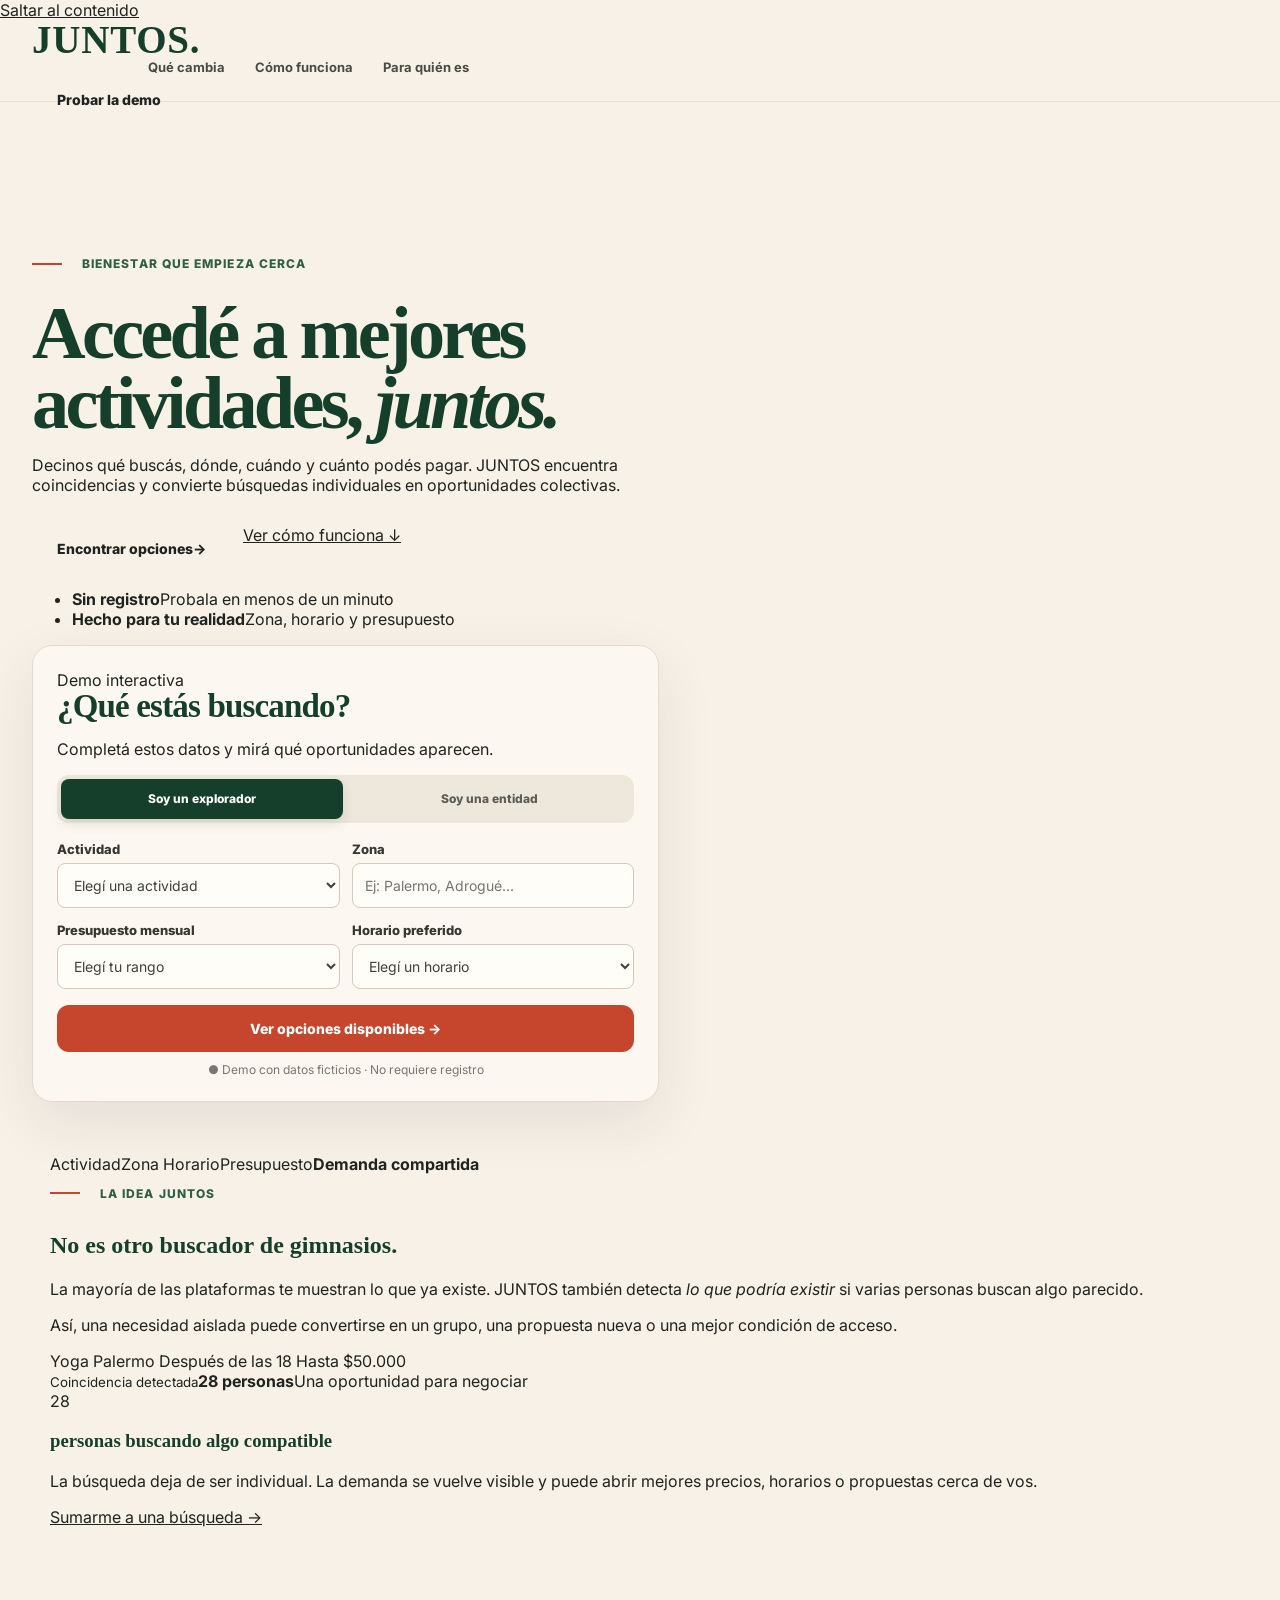
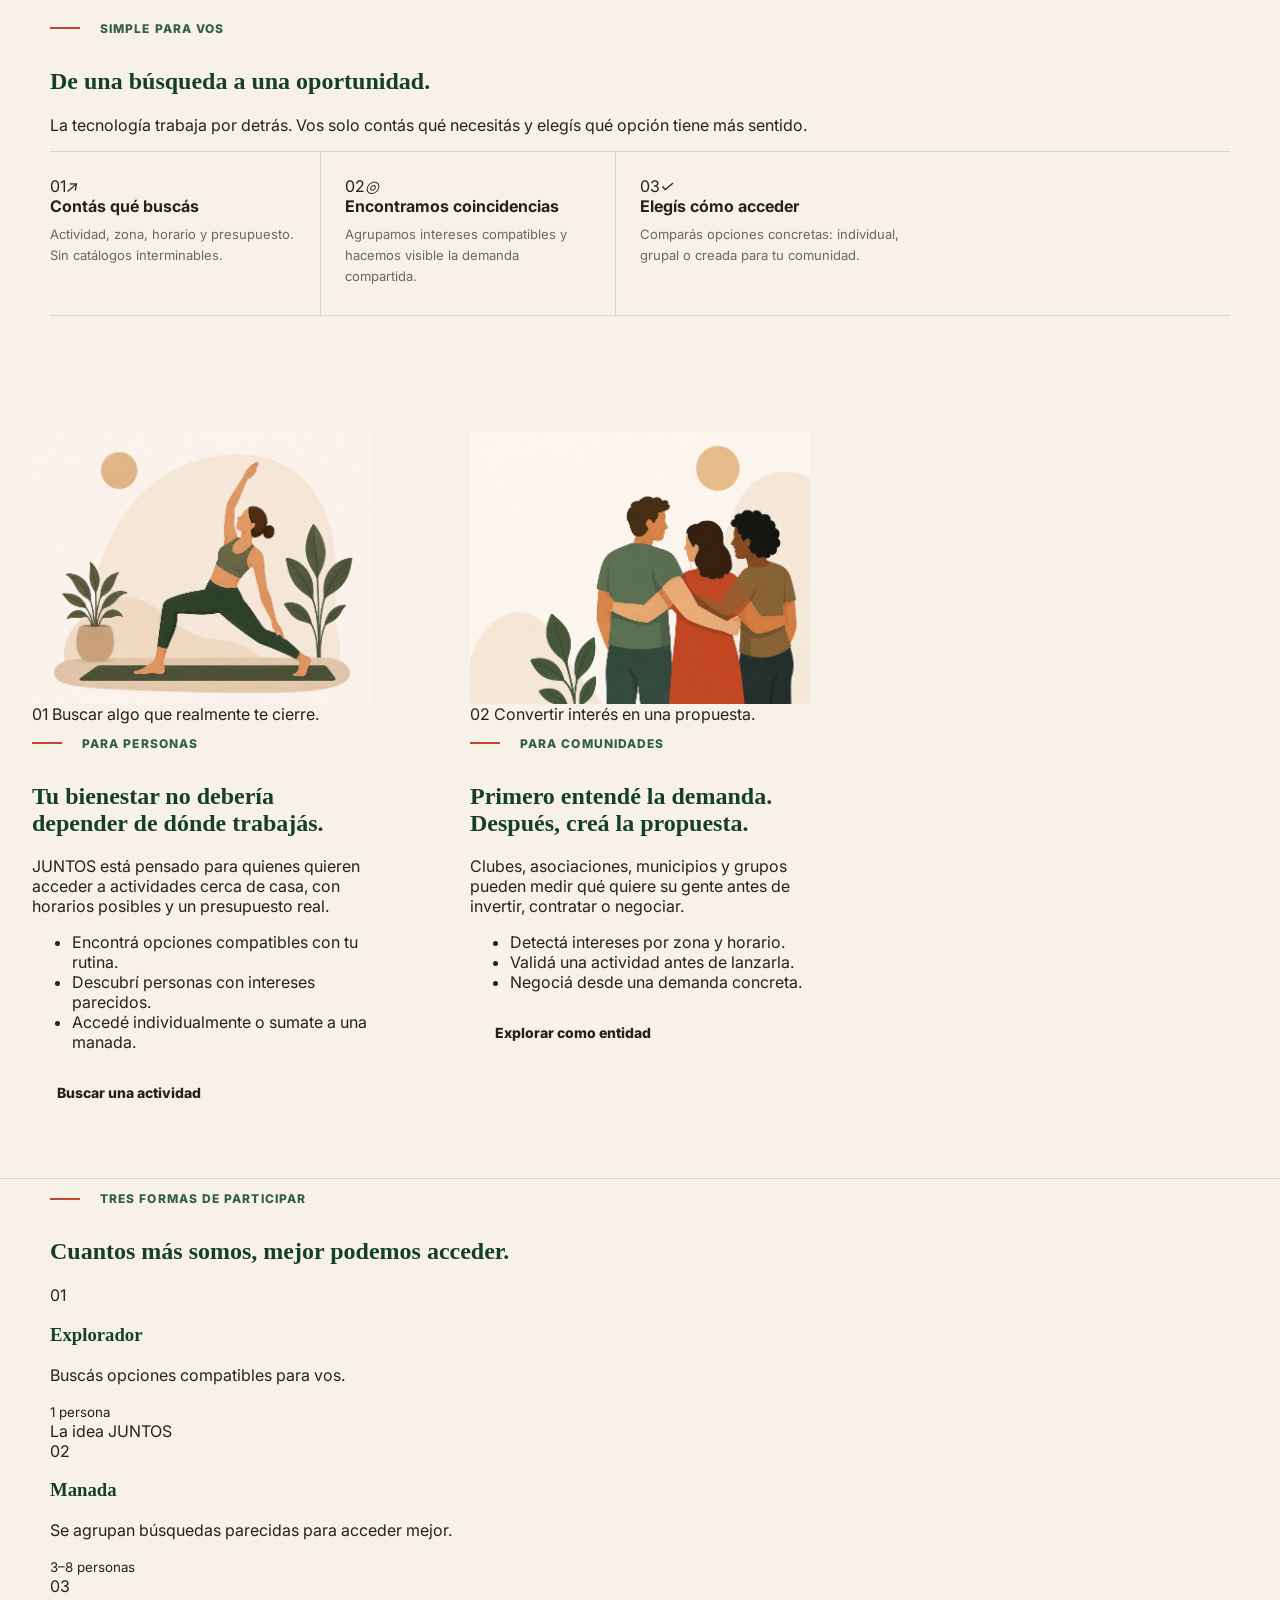
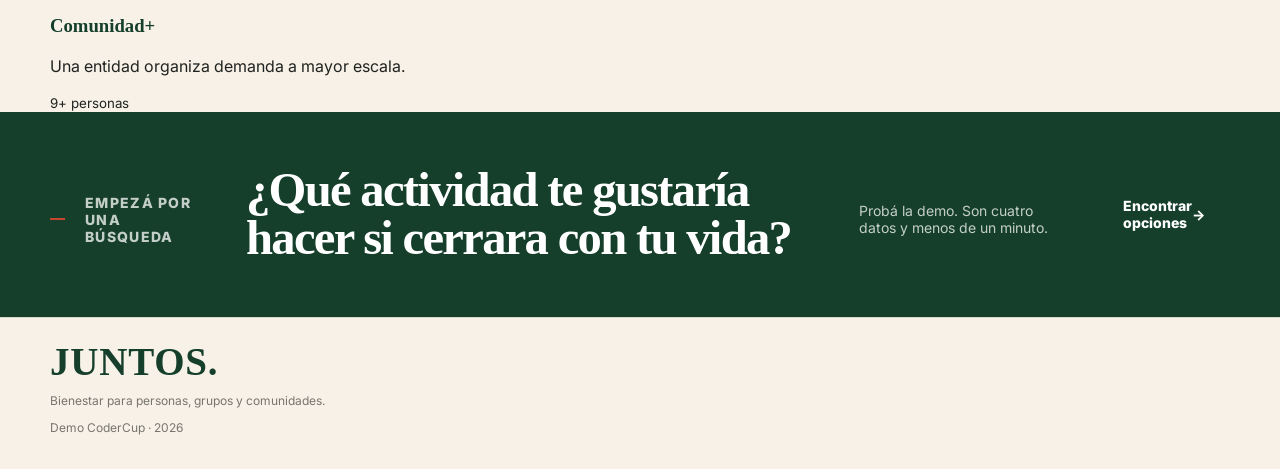
==== commit 322a46e2: "Rediseñar landing JUNTOS V3" ====
--- a/index.html
+++ b/index.html
@@ -3,47 +3,60 @@
 <head>
   <meta charset="UTF-8" />
   <meta name="viewport" content="width=device-width, initial-scale=1.0" />
-  <meta name="description" content="JUNTOS conecta personas, grupos y comunidades con mejores oportunidades de bienestar a partir de demanda compartida." />
+  <meta name="description" content="JUNTOS agrupa personas con intereses compatibles para crear mejores oportunidades de acceso a actividades de bienestar." />
+  <meta name="theme-color" content="#173f2c" />
+  <meta property="og:title" content="JUNTOS | Accedé a mejores actividades, juntos" />
+  <meta property="og:description" content="Encontrá actividades según tu zona, horario y presupuesto. Cuando buscamos juntos, accedemos mejor." />
+  <meta property="og:type" content="website" />
   <title>JUNTOS | Bienestar compartido</title>
   <link rel="preconnect" href="https://fonts.googleapis.com">
   <link rel="preconnect" href="https://fonts.gstatic.com" crossorigin>
-  <link href="https://fonts.googleapis.com/css2?family=Inter:wght@400;500;600;700;800&family=Cormorant+Garamond:wght@500;600;700&display=swap" rel="stylesheet">
+  <link href="https://fonts.googleapis.com/css2?family=Inter:wght@400;500;600;700&family=DM+Serif+Display:ital@0;1&display=swap" rel="stylesheet">
   <link rel="stylesheet" href="./styles.css" />
 </head>
 <body>
-  <main>
-    <div class="shell">
-      <header>
-        <a class="brand" href="#">JUNTOS</a>
-        <nav aria-label="Navegación principal">
-          <a href="#como-funciona">Cómo funciona</a>
-          <a href="#para-quien">Para quién es</a>
-          <a href="#planes">Planes</a>
-          <a href="#nosotros">Nosotros</a>
-        </nav>
-        <a class="btn primary header-cta" href="#demo">Probar demo</a>
-      </header>
-
-      <section class="hero" id="demo">
+  <a class="skip-link" href="#contenido">Saltar al contenido</a>
+
+  <header class="site-header">
+    <div class="shell header-inner">
+      <a class="brand" href="#inicio" aria-label="JUNTOS, ir al inicio">JUNTOS<span>.</span></a>
+      <nav aria-label="Navegación principal">
+        <a href="#propuesta">Qué cambia</a>
+        <a href="#como-funciona">Cómo funciona</a>
+        <a href="#para-quien">Para quién es</a>
+      </nav>
+      <a class="btn btn-small btn-primary header-cta" href="#buscador">Probar la demo</a>
+    </div>
+  </header>
+
+  <main id="contenido">
+    <section class="hero" id="inicio">
+      <div class="hero-orbit orbit-one" aria-hidden="true"></div>
+      <div class="hero-orbit orbit-two" aria-hidden="true"></div>
+      <div class="shell hero-grid">
         <div class="hero-copy">
-          <div class="eyebrow">Bienestar compartido</div>
-          <h1>Accedé a mejores actividades, juntos.</h1>
-          <p class="lead">JUNTOS conecta personas que buscan algo parecido para descubrir actividades cercanas y generar mejores oportunidades de acceso.</p>
-          <div class="hero-proof" aria-label="Beneficios principales">
-            <span>Según tu zona</span>
-            <span>Según tu horario</span>
-            <span>Según tu presupuesto</span>
+          <p class="eyebrow"><span></span> Bienestar que empieza cerca</p>
+          <h1>Accedé a mejores actividades, <em>juntos.</em></h1>
+          <p class="hero-lead">Decinos qué buscás, dónde, cuándo y cuánto podés pagar. JUNTOS encuentra coincidencias y convierte búsquedas individuales en oportunidades colectivas.</p>
+
+          <div class="hero-actions">
+            <a class="btn btn-primary" href="#buscador">Encontrar opciones <span aria-hidden="true">→</span></a>
+            <a class="text-link" href="#como-funciona">Ver cómo funciona <span aria-hidden="true">↓</span></a>
           </div>
-          <div class="hero-actions">
-            <a class="btn primary" href="#buscador">Encontrar opciones</a>
-            <a class="btn secondary" href="#idea-juntos">Entender cómo funciona</a>
-          </div>
+
+          <ul class="hero-facts" aria-label="Características de la demo">
+            <li><strong>Sin registro</strong><span>Probala en menos de un minuto</span></li>
+            <li><strong>Hecho para tu realidad</strong><span>Zona, horario y presupuesto</span></li>
+          </ul>
         </div>
 
         <aside class="search-card" id="buscador" aria-label="Buscador de oportunidades">
+          <div class="card-kicker"><span class="status-dot" aria-hidden="true"></span> Demo interactiva</div>
           <form id="juntos-form">
-            <h2>Encontrá tu mejor opción</h2>
-            <p class="helper">Contanos qué necesitás. La demo simula coincidencias y demanda en tu zona.</p>
+            <div class="form-heading">
+              <h2>¿Qué estás buscando?</h2>
+              <p>Completá estos datos y mirá qué oportunidades aparecen.</p>
+            </div>
 
             <div class="switch" role="tablist" aria-label="Tipo de usuario">
               <button type="button" role="tab" id="person-tab" aria-selected="true">Soy un explorador</button>
@@ -56,55 +69,40 @@
                 <label for="actividad">Actividad</label>
                 <select id="actividad" name="actividad" data-required="true" required>
                   <option value="">Elegí una actividad</option>
-                  <option>Yoga</option>
-                  <option>Funcional</option>
-                  <option>Boxeo</option>
-                  <option>Pilates</option>
-                  <option>Gimnasio</option>
-                  <option>Natación</option>
-                  <option>Danza</option>
-                </select>
-              </div>
-              <div class="field" data-mode="persona">
-                <label for="presupuesto_max">Presupuesto</label>
+                  <option>Yoga</option><option>Funcional</option><option>Boxeo</option><option>Pilates</option>
+                  <option>Gimnasio</option><option>Natación</option><option>Danza</option>
+                </select>
+              </div>
+              <div class="field" data-mode="persona">
+                <label for="zona">Zona</label>
+                <input id="zona" name="zona" placeholder="Ej: Palermo, Adrogué..." autocomplete="address-level2" data-required="true" required />
+              </div>
+              <div class="field" data-mode="persona">
+                <label for="presupuesto_max">Presupuesto mensual</label>
                 <select id="presupuesto_max" name="presupuesto_max" data-required="true" required>
                   <option value="">Elegí tu rango</option>
-                  <option value="30000">Hasta $30.000</option>
-                  <option value="50000">Hasta $50.000</option>
-                  <option value="70000">Hasta $70.000</option>
-                  <option value="100000">Hasta $100.000</option>
-                </select>
-              </div>
-              <div class="field" data-mode="persona">
-                <label for="zona">Zona</label>
-                <input id="zona" name="zona" placeholder="Ej: Palermo, Adrogué..." data-required="true" required />
+                  <option value="30000">Hasta $30.000</option><option value="50000">Hasta $50.000</option>
+                  <option value="70000">Hasta $70.000</option><option value="100000">Hasta $100.000</option>
+                </select>
               </div>
               <div class="field" data-mode="persona">
                 <label for="franja_horaria">Horario preferido</label>
                 <select id="franja_horaria" name="franja_horaria" data-required="true" required>
                   <option value="">Elegí un horario</option>
-                  <option>Mañana</option>
-                  <option>Tarde</option>
-                  <option>Después del trabajo</option>
-                  <option>Noche</option>
-                  <option>Flexible</option>
+                  <option>Mañana</option><option>Tarde</option><option>Después del trabajo</option>
+                  <option>Noche</option><option>Flexible</option>
                 </select>
               </div>
 
               <div class="field full" data-mode="entidad" hidden>
                 <label for="nombre_entidad">Nombre de la entidad</label>
-                <input id="nombre_entidad" name="nombre_entidad" placeholder="Ej: Club, municipio, asociación..." data-required="true" disabled />
+                <input id="nombre_entidad" name="nombre_entidad" placeholder="Ej: Club, municipio, asociación..." autocomplete="organization" data-required="true" disabled />
               </div>
               <div class="field" data-mode="entidad" hidden>
                 <label for="tipo_entidad">Tipo de entidad</label>
                 <select id="tipo_entidad" name="tipo_entidad" data-required="true" disabled>
-                  <option value="">Elegí una opción</option>
-                  <option>Club</option>
-                  <option>Municipio</option>
-                  <option>Asociación barrial</option>
-                  <option>Universidad</option>
-                  <option>Empresa</option>
-                  <option>Otra</option>
+                  <option value="">Elegí una opción</option><option>Club</option><option>Municipio</option>
+                  <option>Asociación barrial</option><option>Universidad</option><option>Empresa</option><option>Otra</option>
                 </select>
               </div>
               <div class="field" data-mode="entidad" hidden>
@@ -114,160 +112,168 @@
               <div class="field" data-mode="entidad" hidden>
                 <label for="actividad_entidad">Actividad o interés</label>
                 <select id="actividad_entidad" name="actividad" data-required="true" disabled>
-                  <option value="">Elegí una actividad</option>
-                  <option>Yoga</option>
-                  <option>Funcional</option>
-                  <option>Boxeo</option>
-                  <option>Pilates</option>
-                  <option>Gimnasio</option>
-                  <option>Natación</option>
-                  <option>Danza</option>
+                  <option value="">Elegí una actividad</option><option>Yoga</option><option>Funcional</option>
+                  <option>Boxeo</option><option>Pilates</option><option>Gimnasio</option><option>Natación</option><option>Danza</option>
                 </select>
               </div>
               <div class="field" data-mode="entidad" hidden>
                 <label for="cantidad_estimada">Personas estimadas</label>
-                <input id="cantidad_estimada" name="cantidad_estimada" type="number" min="1" value="25" data-required="true" disabled />
+                <input id="cantidad_estimada" name="cantidad_estimada" type="number" min="1" value="25" inputmode="numeric" data-required="true" disabled />
               </div>
               <div class="field full" data-mode="entidad" hidden>
                 <label for="objetivo_entidad">Objetivo</label>
                 <select id="objetivo_entidad" name="objetivo_entidad" data-required="true" disabled>
-                  <option value="">¿Qué querés lograr?</option>
-                  <option>Mejor precio grupal</option>
-                  <option>Crear una nueva actividad</option>
-                  <option>Ampliar beneficios para la comunidad</option>
+                  <option value="">¿Qué querés lograr?</option><option>Mejor precio grupal</option>
+                  <option>Crear una nueva actividad</option><option>Ampliar beneficios para la comunidad</option>
                   <option>Medir interés antes de contratar</option>
                 </select>
               </div>
             </div>
 
-            <button class="submit" id="submit-btn" type="submit">Ver oportunidades →</button>
-            <p class="form-note">Demo con datos ficticios · No requiere registro</p>
+            <button class="submit" id="submit-btn" type="submit">Ver opciones disponibles <span aria-hidden="true">→</span></button>
+            <p class="form-note"><span aria-hidden="true">●</span> Demo con datos ficticios · No requiere registro</p>
           </form>
         </aside>
-      </section>
-
-      <section class="audiences" id="para-quien" aria-label="Para quién es JUNTOS">
-        <article class="audience">
-          <div class="label">Para vos</div>
-          <h3>Encontrá algo que te cierre.</h3>
-          <p>Actividad, zona, horario y presupuesto en una misma búsqueda.</p>
-        </article>
-        <article class="audience">
-          <div class="label">Para tu grupo</div>
-          <h3>Buscar juntos cambia el acceso.</h3>
-          <p>Cuando varias personas quieren algo parecido, aparece poder de negociación.</p>
-        </article>
-        <article class="audience">
-          <div class="label">Para entidades</div>
-          <h3>Convertí interés en una propuesta.</h3>
-          <p>Detectá demanda antes de lanzar una actividad o beneficio para tu comunidad.</p>
-        </article>
-      </section>
+      </div>
+    </section>
+
+    <section class="signal-strip" aria-label="Variables de búsqueda">
+      <div class="shell signal-list">
+        <span>Actividad</span><i aria-hidden="true"></i><span>Zona</span><i aria-hidden="true"></i>
+        <span>Horario</span><i aria-hidden="true"></i><span>Presupuesto</span><i aria-hidden="true"></i><strong>Demanda compartida</strong>
+      </div>
+    </section>
+
+    <section class="proposition" id="propuesta">
+      <div class="shell proposition-grid">
+        <div class="section-intro">
+          <p class="eyebrow"><span></span> La idea JUNTOS</p>
+          <h2>No es otro buscador de gimnasios.</h2>
+        </div>
+        <div class="proposition-copy">
+          <p class="statement">La mayoría de las plataformas te muestran lo que ya existe. JUNTOS también detecta <em>lo que podría existir</em> si varias personas buscan algo parecido.</p>
+          <p>Así, una necesidad aislada puede convertirse en un grupo, una propuesta nueva o una mejor condición de acceso.</p>
+        </div>
+      </div>
+
+      <div class="shell demand-board" aria-label="Ejemplo de demanda compartida">
+        <div class="demand-visual">
+          <span class="bubble bubble-a">Yoga</span>
+          <span class="bubble bubble-b">Palermo</span>
+          <span class="bubble bubble-c">Después de las 18</span>
+          <span class="bubble bubble-d">Hasta $50.000</span>
+          <div class="match-core"><small>Coincidencia detectada</small><strong>28 personas</strong><span>Una oportunidad para negociar</span></div>
+        </div>
+        <div class="demand-copy">
+          <div class="number">28</div>
+          <h3>personas buscando algo compatible</h3>
+          <p>La búsqueda deja de ser individual. La demanda se vuelve visible y puede abrir mejores precios, horarios o propuestas cerca de vos.</p>
+          <a class="text-link on-light" href="#buscador">Sumarme a una búsqueda <span aria-hidden="true">→</span></a>
+        </div>
+      </div>
+    </section>
+
+    <section class="how" id="como-funciona">
+      <div class="shell">
+        <div class="section-heading-row">
+          <div>
+            <p class="eyebrow"><span></span> Simple para vos</p>
+            <h2>De una búsqueda a una oportunidad.</h2>
+          </div>
+          <p>La tecnología trabaja por detrás. Vos solo contás qué necesitás y elegís qué opción tiene más sentido.</p>
+        </div>
+
+        <div class="steps">
+          <article class="step">
+            <div class="step-top"><span>01</span><i aria-hidden="true">↗</i></div>
+            <h3>Contás qué buscás</h3>
+            <p>Actividad, zona, horario y presupuesto. Sin catálogos interminables.</p>
+          </article>
+          <article class="step featured-step">
+            <div class="step-top"><span>02</span><i aria-hidden="true">◎</i></div>
+            <h3>Encontramos coincidencias</h3>
+            <p>Agrupamos intereses compatibles y hacemos visible la demanda compartida.</p>
+          </article>
+          <article class="step">
+            <div class="step-top"><span>03</span><i aria-hidden="true">✓</i></div>
+            <h3>Elegís cómo acceder</h3>
+            <p>Comparás opciones concretas: individual, grupal o creada para tu comunidad.</p>
+          </article>
+        </div>
+      </div>
+    </section>
+
+    <section class="audiences" id="para-quien">
+      <div class="shell audiences-grid">
+        <div class="audience-visual">
+          <img src="assets/illustration-activities.png.png" alt="Mujer practicando yoga" loading="lazy" />
+          <div class="visual-caption"><span>01</span> Buscar algo que realmente te cierre.</div>
+        </div>
+        <div class="audience-copy">
+          <p class="eyebrow"><span></span> Para personas</p>
+          <h2>Tu bienestar no debería depender de dónde trabajás.</h2>
+          <p>JUNTOS está pensado para quienes quieren acceder a actividades cerca de casa, con horarios posibles y un presupuesto real.</p>
+          <ul class="check-list">
+            <li>Encontrá opciones compatibles con tu rutina.</li>
+            <li>Descubrí personas con intereses parecidos.</li>
+            <li>Accedé individualmente o sumate a una manada.</li>
+          </ul>
+          <a class="btn btn-outline" href="#buscador">Buscar una actividad</a>
+        </div>
+      </div>
+
+      <div class="shell audiences-grid reverse">
+        <div class="audience-visual community-visual">
+          <img src="assets/illustration-about.png.png" alt="Personas reunidas en comunidad" loading="lazy" />
+          <div class="visual-caption"><span>02</span> Convertir interés en una propuesta.</div>
+        </div>
+        <div class="audience-copy">
+          <p class="eyebrow"><span></span> Para comunidades</p>
+          <h2>Primero entendé la demanda. Después, creá la propuesta.</h2>
+          <p>Clubes, asociaciones, municipios y grupos pueden medir qué quiere su gente antes de invertir, contratar o negociar.</p>
+          <ul class="check-list">
+            <li>Detectá intereses por zona y horario.</li>
+            <li>Validá una actividad antes de lanzarla.</li>
+            <li>Negociá desde una demanda concreta.</li>
+          </ul>
+          <a class="btn btn-outline" href="#buscador">Explorar como entidad</a>
+        </div>
+      </div>
+    </section>
+
+    <section class="access-models" aria-labelledby="modelos-title">
+      <div class="shell">
+        <div class="models-heading">
+          <p class="eyebrow"><span></span> Tres formas de participar</p>
+          <h2 id="modelos-title">Cuantos más somos, mejor podemos acceder.</h2>
+        </div>
+        <div class="model-grid">
+          <article class="model-card"><span class="model-index">01</span><h3>Explorador</h3><p>Buscás opciones compatibles para vos.</p><small>1 persona</small></article>
+          <article class="model-card model-featured"><div class="model-label">La idea JUNTOS</div><span class="model-index">02</span><h3>Manada</h3><p>Se agrupan búsquedas parecidas para acceder mejor.</p><small>3–8 personas</small></article>
+          <article class="model-card"><span class="model-index">03</span><h3>Comunidad+</h3><p>Una entidad organiza demanda a mayor escala.</p><small>9+ personas</small></article>
+        </div>
+      </div>
+    </section>
+
+    <section class="final-cta">
+      <div class="final-orbit" aria-hidden="true"></div>
+      <div class="shell final-cta-inner">
+        <p class="eyebrow light"><span></span> Empezá por una búsqueda</p>
+        <h2>¿Qué actividad te gustaría hacer si cerrara con tu vida?</h2>
+        <p>Probá la demo. Son cuatro datos y menos de un minuto.</p>
+        <a class="btn btn-cream" href="#buscador">Encontrar opciones <span aria-hidden="true">→</span></a>
+      </div>
+    </section>
+  </main>
+
+  <footer>
+    <div class="shell footer-inner">
+      <a class="brand footer-brand" href="#inicio">JUNTOS<span>.</span></a>
+      <p>Bienestar para personas, grupos y comunidades.</p>
+      <span>Demo CoderCup · 2026</span>
     </div>
-
-    <section class="collective" id="idea-juntos">
-      <div class="shell collective-grid">
-        <div>
-          <div class="eyebrow">La idea JUNTOS</div>
-          <h2>No somos otro buscador de gimnasios.</h2>
-          <p>El diferencial está en detectar cuándo muchas personas buscan algo parecido y transformar esa demanda dispersa en una oportunidad colectiva.</p>
-        </div>
-        <div class="collective-flow" aria-label="Cómo funciona la demanda colectiva">
-          <div class="flow-row"><div class="flow-num">01</div><div><strong>Vos contás qué buscás</strong><span>Actividad, zona, horario y presupuesto.</span></div></div>
-          <div class="flow-row"><div class="flow-num">02</div><div><strong>JUNTOS encuentra coincidencias</strong><span>Agrupamos intereses compatibles para detectar demanda.</span></div></div>
-          <div class="flow-row"><div class="flow-num">03</div><div><strong>La demanda se vuelve visible</strong><span>Eso abre la posibilidad de mejores precios, horarios o propuestas.</span></div></div>
-        </div>
-      </div>
-    </section>
-
-    <div class="shell">
-      <section class="how" id="como-funciona">
-        <div class="section-head">
-          <h2 class="section-title">Cómo funciona</h2>
-          <p class="body-md">Una experiencia simple para el usuario, con una lógica colectiva por detrás.</p>
-        </div>
-        <div class="steps">
-          <article class="step"><div class="step-num">01</div><h3>Buscás</h3><p>Nos contás qué actividad querés y qué condiciones necesitás.</p></article>
-          <article class="step"><div class="step-num">02</div><h3>Detectamos demanda</h3><p>Identificamos personas o comunidades con intereses compatibles.</p></article>
-          <article class="step"><div class="step-num">03</div><h3>Encontramos oportunidades</h3><p>Ordenamos opciones según cercanía, presupuesto y potencial colectivo.</p></article>
-          <article class="step"><div class="step-num">04</div><h3>Elegís</h3><p>Ves alternativas concretas y decidís cuál tiene más sentido para vos.</p></article>
-        </div>
-      </section>
-    </div>
-
-    <section class="story activities" id="actividades">
-      <div class="shell story-grid">
-        <div class="story-copy">
-          <div class="eyebrow">Actividades</div>
-          <h2 class="section-title">No buscás “wellness”. Buscás algo concreto.</h2>
-          <p class="body-lg">Desde una clase de yoga cerca de casa hasta boxeo después del trabajo. JUNTOS parte de necesidades reales, no de categorías abstractas.</p>
-          <div class="chips" aria-label="Ejemplos de actividades">
-            <span class="chip">Yoga</span><span class="chip">Pilates</span><span class="chip">Funcional</span><span class="chip">Boxeo</span><span class="chip">Natación</span><span class="chip">Danza</span>
-          </div>
-        </div>
-        <div class="story-visual"><img src="assets/illustration-activities.png.png" alt="Mujer practicando yoga" /></div>
-      </div>
-    </section>
-
-    <section class="story communities" id="comunidades">
-      <div class="shell story-grid">
-        <div class="story-copy">
-          <div class="eyebrow">Comunidades</div>
-          <h2 class="section-title">Una necesidad individual puede convertirse en una oportunidad colectiva.</h2>
-          <p class="body-lg">Clubes, asociaciones, municipios y grupos pueden detectar qué quiere su gente antes de invertir o negociar una propuesta.</p>
-          <p class="impact-quote">“Si muchas personas buscan lo mismo, ya no es una intención aislada: es demanda.”</p>
-        </div>
-        <div class="story-visual"><img src="assets/illustration-about.png.png" alt="Personas reunidas en comunidad" /></div>
-      </div>
-    </section>
-
-    <div class="shell">
-      <section class="plans" id="planes">
-        <div class="plans-intro">
-          <div class="eyebrow">Formas de participar</div>
-          <h2 class="section-title">Cuantos más somos, mejor podemos acceder.</h2>
-          <p class="body-md">No son precios cerrados: son tres maneras de participar en la lógica de JUNTOS.</p>
-        </div>
-        <div class="plan-grid">
-          <article class="plan">
-            <div><div class="plan-top"><div><h3>Explorador</h3><p>Busco por mi cuenta.</p></div><span class="badge">1 persona</span></div></div>
-            <div class="plan-footer">Encontrá opciones compatibles.</div>
-          </article>
-          <article class="plan featured">
-            <div><div class="plan-top"><div><h3>Manada</h3><p>Nos agrupamos para acceder mejor.</p></div><span class="badge">La idea JUNTOS</span></div></div>
-            <div class="plan-footer">Más demanda, más capacidad de negociar.</div>
-          </article>
-          <article class="plan">
-            <div><div class="plan-top"><div><h3>Comunidad+</h3><p>Organizamos demanda a mayor escala.</p></div><span class="badge">9+ personas</span></div></div>
-            <div class="plan-footer">Ideal para organizaciones y comunidades.</div>
-          </article>
-        </div>
-      </section>
-    </div>
-
-    <section class="about" id="nosotros">
-      <div class="shell about-grid">
-        <div class="about-copy">
-          <div class="eyebrow">Nosotros</div>
-          <h2 class="section-title">Queremos que acceder al bienestar no dependa solo de dónde trabajás o cuánto podés pagar.</h2>
-          <p class="body-lg">JUNTOS nace para ordenar demanda, conectar personas y ayudar a crear propuestas más accesibles para barrios, grupos y comunidades.</p>
-        </div>
-        <div class="about-visual"><img src="assets/illustration-about.png.png" alt="Comunidad conectada" /></div>
-      </div>
-    </section>
-
-    <section class="final-cta">
-      <div class="shell final-cta-inner">
-        <div>
-          <h2>¿Qué actividad estás buscando?</h2>
-          <p>Probá la demo y mirá cómo JUNTOS transforma una búsqueda en una oportunidad colectiva.</p>
-        </div>
-        <a class="btn primary" href="#buscador">Probar JUNTOS</a>
-      </div>
-    </section>
-
-    <div class="shell"><footer>JUNTOS · Wellness para personas y comunidades</footer></div>
-  </main>
+  </footer>
+
   <script src="./app.js" defer></script>
 </body>
 </html>
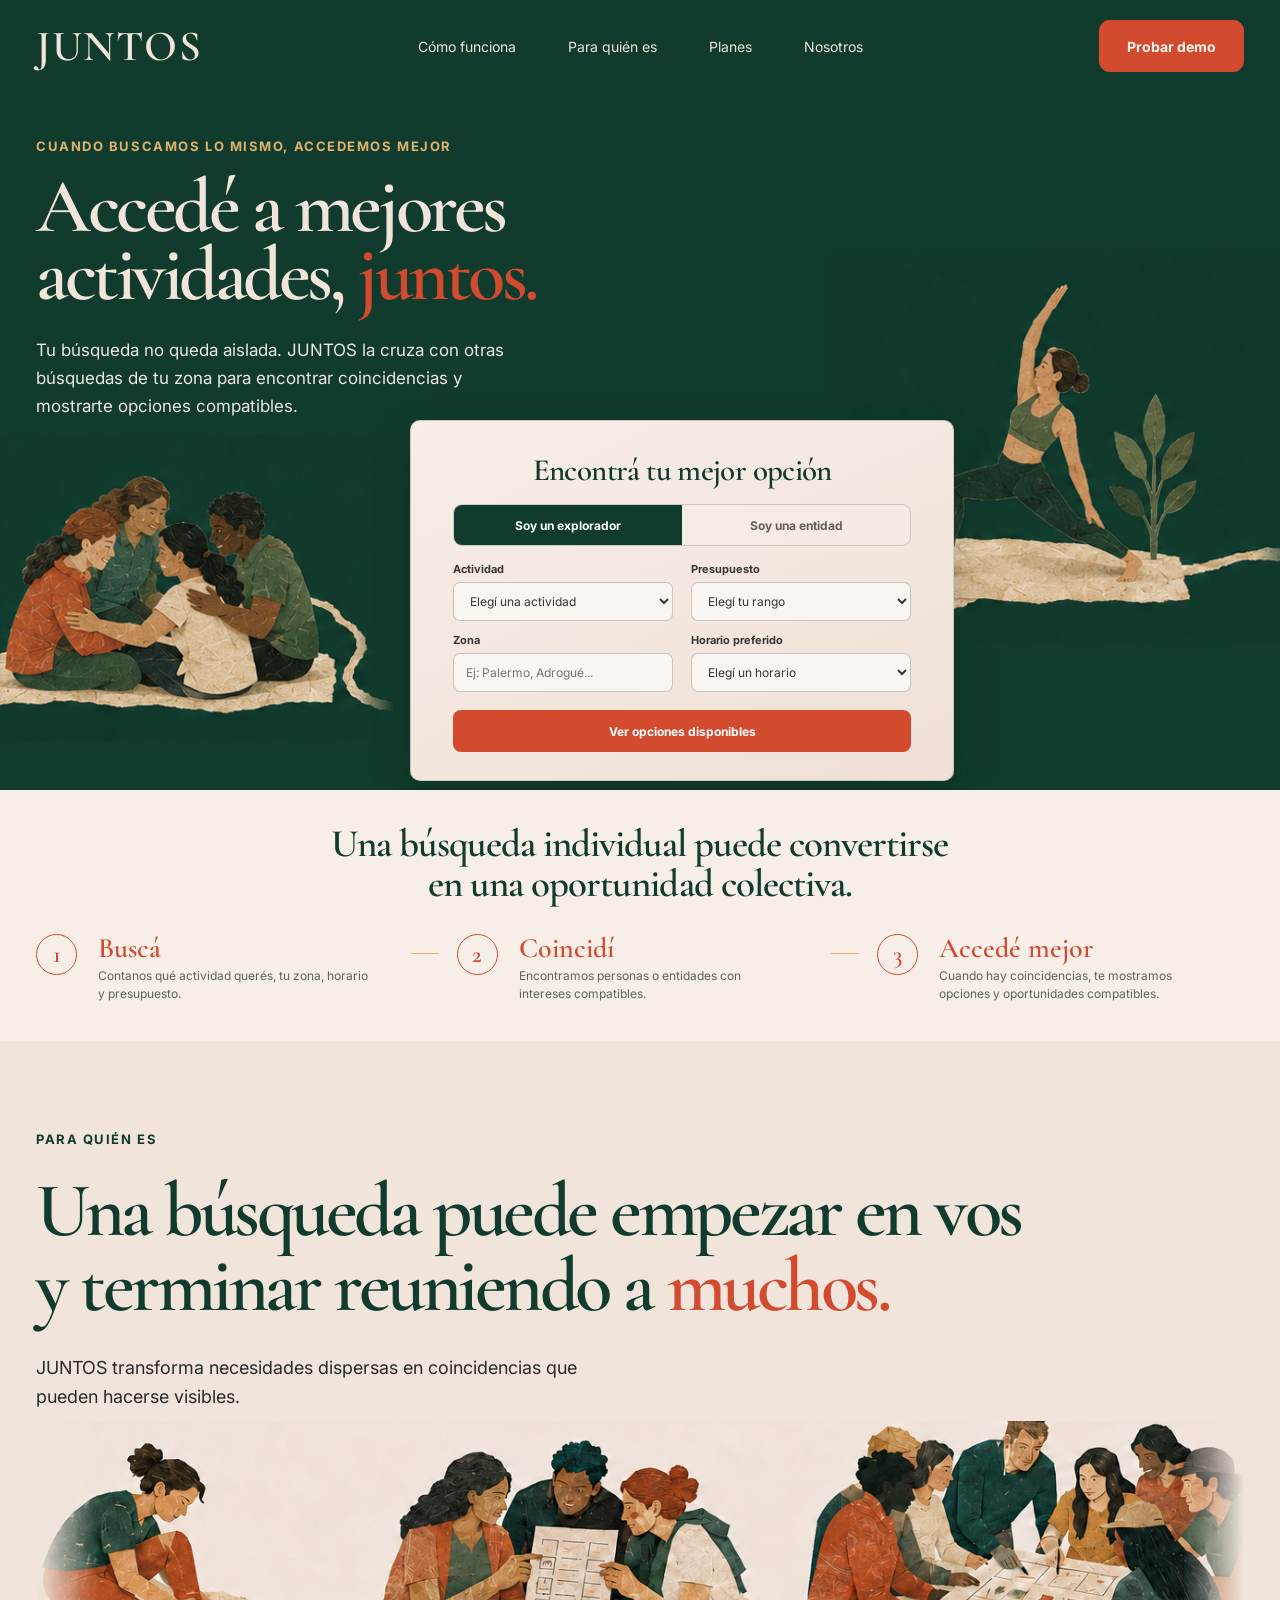
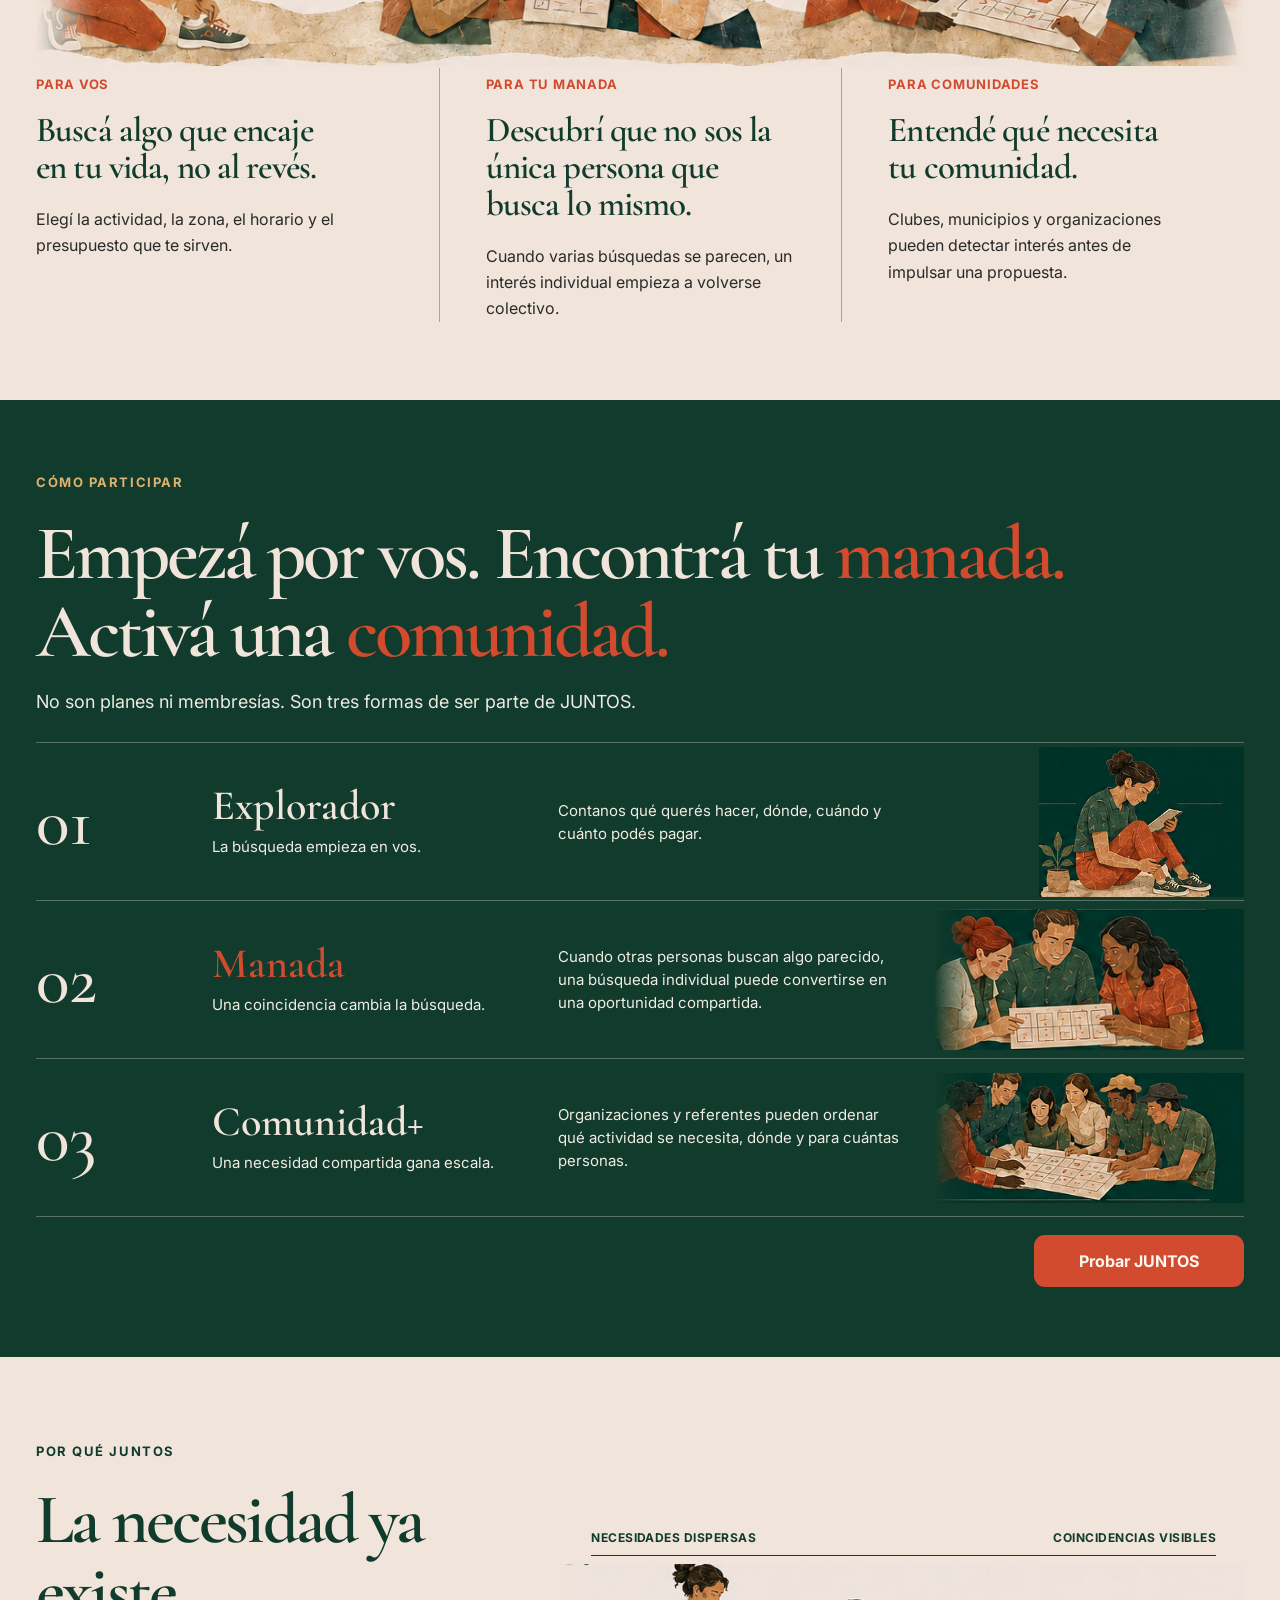
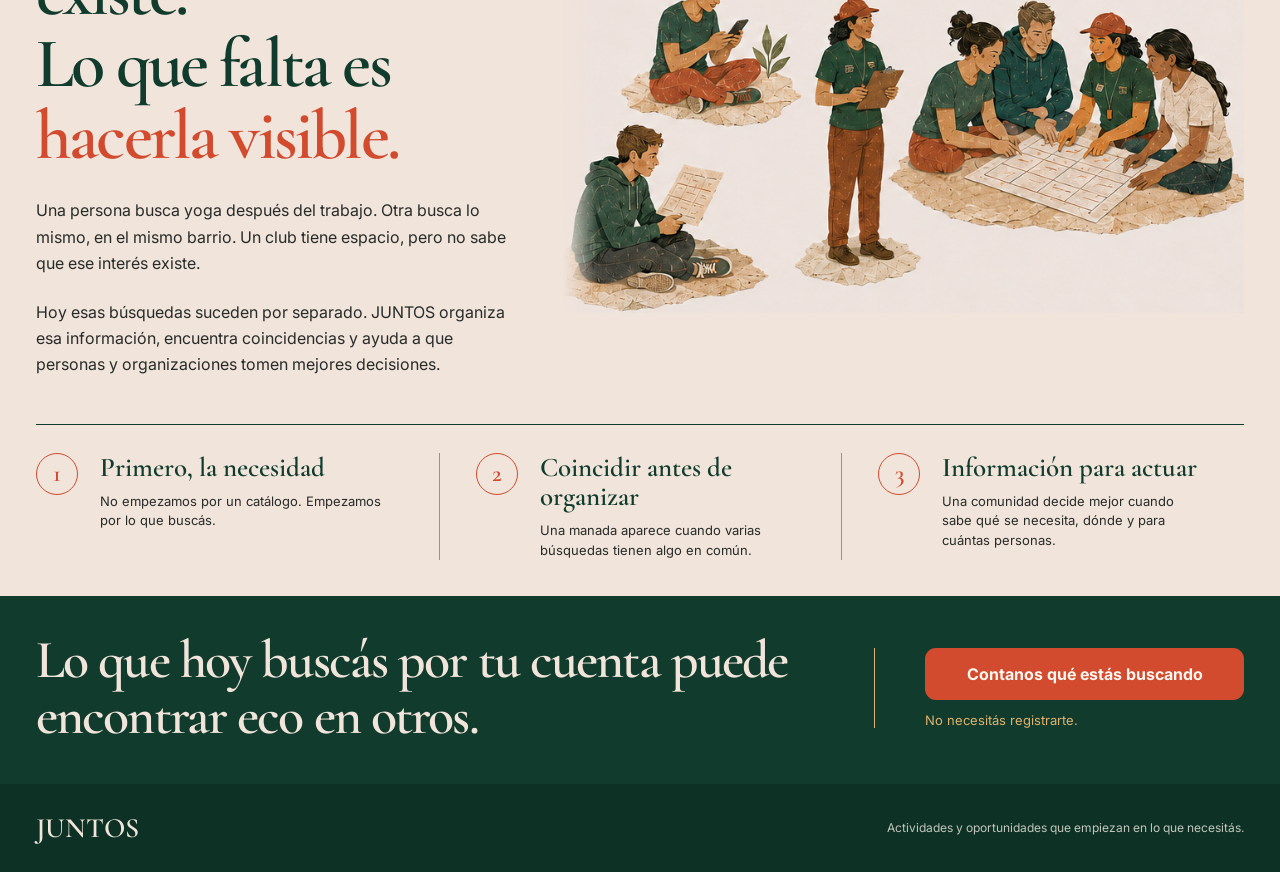
==== commit 36c81dbe: "Implementar landing editorial con collages" ====
--- a/index.html
+++ b/index.html
@@ -3,60 +3,46 @@
 <head>
   <meta charset="UTF-8" />
   <meta name="viewport" content="width=device-width, initial-scale=1.0" />
-  <meta name="description" content="JUNTOS agrupa personas con intereses compatibles para crear mejores oportunidades de acceso a actividades de bienestar." />
-  <meta name="theme-color" content="#173f2c" />
+  <meta name="description" content="JUNTOS conecta búsquedas compatibles para hacer visibles necesidades compartidas y encontrar mejores oportunidades de acceso a actividades." />
+  <meta name="theme-color" content="#113b2c" />
   <meta property="og:title" content="JUNTOS | Accedé a mejores actividades, juntos" />
-  <meta property="og:description" content="Encontrá actividades según tu zona, horario y presupuesto. Cuando buscamos juntos, accedemos mejor." />
+  <meta property="og:description" content="Buscá según tu actividad, zona, horario y presupuesto. JUNTOS encuentra coincidencias y oportunidades compatibles." />
   <meta property="og:type" content="website" />
-  <title>JUNTOS | Bienestar compartido</title>
+  <title>JUNTOS | Accedé a mejores actividades</title>
   <link rel="preconnect" href="https://fonts.googleapis.com">
   <link rel="preconnect" href="https://fonts.gstatic.com" crossorigin>
-  <link href="https://fonts.googleapis.com/css2?family=Inter:wght@400;500;600;700&family=DM+Serif+Display:ital@0;1&display=swap" rel="stylesheet">
+  <link href="https://fonts.googleapis.com/css2?family=Inter:wght@400;500;600;700&family=Cormorant+Garamond:wght@500;600;700&display=swap" rel="stylesheet">
   <link rel="stylesheet" href="./styles.css" />
 </head>
 <body>
   <a class="skip-link" href="#contenido">Saltar al contenido</a>
 
-  <header class="site-header">
-    <div class="shell header-inner">
-      <a class="brand" href="#inicio" aria-label="JUNTOS, ir al inicio">JUNTOS<span>.</span></a>
-      <nav aria-label="Navegación principal">
-        <a href="#propuesta">Qué cambia</a>
-        <a href="#como-funciona">Cómo funciona</a>
-        <a href="#para-quien">Para quién es</a>
-      </nav>
-      <a class="btn btn-small btn-primary header-cta" href="#buscador">Probar la demo</a>
-    </div>
-  </header>
-
   <main id="contenido">
     <section class="hero" id="inicio">
-      <div class="hero-orbit orbit-one" aria-hidden="true"></div>
-      <div class="hero-orbit orbit-two" aria-hidden="true"></div>
-      <div class="shell hero-grid">
+      <div class="shell">
+        <header class="site-header">
+          <a class="brand" href="#inicio" aria-label="JUNTOS, ir al inicio">JUNTOS</a>
+          <nav aria-label="Navegación principal">
+            <a href="#como-funciona">Cómo funciona</a>
+            <a href="#para-quien">Para quién es</a>
+            <a href="#planes">Planes</a>
+            <a href="#nosotros">Nosotros</a>
+          </nav>
+          <a class="header-cta" href="#buscador">Probar demo</a>
+        </header>
+
         <div class="hero-copy">
-          <p class="eyebrow"><span></span> Bienestar que empieza cerca</p>
-          <h1>Accedé a mejores actividades, <em>juntos.</em></h1>
-          <p class="hero-lead">Decinos qué buscás, dónde, cuándo y cuánto podés pagar. JUNTOS encuentra coincidencias y convierte búsquedas individuales en oportunidades colectivas.</p>
-
-          <div class="hero-actions">
-            <a class="btn btn-primary" href="#buscador">Encontrar opciones <span aria-hidden="true">→</span></a>
-            <a class="text-link" href="#como-funciona">Ver cómo funciona <span aria-hidden="true">↓</span></a>
-          </div>
-
-          <ul class="hero-facts" aria-label="Características de la demo">
-            <li><strong>Sin registro</strong><span>Probala en menos de un minuto</span></li>
-            <li><strong>Hecho para tu realidad</strong><span>Zona, horario y presupuesto</span></li>
-          </ul>
-        </div>
+          <p class="eyebrow eyebrow-warm">Cuando buscamos lo mismo, accedemos mejor</p>
+          <h1>Accedé a mejores<br>actividades, <em>juntos.</em></h1>
+          <p class="hero-lead">Tu búsqueda no queda aislada. JUNTOS la cruza con otras búsquedas de tu zona para encontrar coincidencias y mostrarte opciones compatibles.</p>
+        </div>
+
+        <img class="hero-collage hero-collage-left" src="./assets/collage/hero-manada.png" alt="Grupo de personas reunidas y acompañándose" />
+        <img class="hero-collage hero-collage-right" src="./assets/collage/hero-exploradora.png" alt="Persona practicando una actividad de bienestar" />
 
         <aside class="search-card" id="buscador" aria-label="Buscador de oportunidades">
-          <div class="card-kicker"><span class="status-dot" aria-hidden="true"></span> Demo interactiva</div>
           <form id="juntos-form">
-            <div class="form-heading">
-              <h2>¿Qué estás buscando?</h2>
-              <p>Completá estos datos y mirá qué oportunidades aparecen.</p>
-            </div>
+            <h2>Encontrá tu mejor opción</h2>
 
             <div class="switch" role="tablist" aria-label="Tipo de usuario">
               <button type="button" role="tab" id="person-tab" aria-selected="true">Soy un explorador</button>
@@ -74,11 +60,7 @@
                 </select>
               </div>
               <div class="field" data-mode="persona">
-                <label for="zona">Zona</label>
-                <input id="zona" name="zona" placeholder="Ej: Palermo, Adrogué..." autocomplete="address-level2" data-required="true" required />
-              </div>
-              <div class="field" data-mode="persona">
-                <label for="presupuesto_max">Presupuesto mensual</label>
+                <label for="presupuesto_max">Presupuesto</label>
                 <select id="presupuesto_max" name="presupuesto_max" data-required="true" required>
                   <option value="">Elegí tu rango</option>
                   <option value="30000">Hasta $30.000</option><option value="50000">Hasta $50.000</option>
@@ -86,11 +68,14 @@
                 </select>
               </div>
               <div class="field" data-mode="persona">
+                <label for="zona">Zona</label>
+                <input id="zona" name="zona" placeholder="Ej: Palermo, Adrogué..." autocomplete="address-level2" data-required="true" required />
+              </div>
+              <div class="field" data-mode="persona">
                 <label for="franja_horaria">Horario preferido</label>
                 <select id="franja_horaria" name="franja_horaria" data-required="true" required>
                   <option value="">Elegí un horario</option>
-                  <option>Mañana</option><option>Tarde</option><option>Después del trabajo</option>
-                  <option>Noche</option><option>Flexible</option>
+                  <option>Mañana</option><option>Tarde</option><option>Después del trabajo</option><option>Noche</option><option>Flexible</option>
                 </select>
               </div>
 
@@ -107,13 +92,13 @@
               </div>
               <div class="field" data-mode="entidad" hidden>
                 <label for="zona_entidad">Zona</label>
-                <input id="zona_entidad" name="zona" placeholder="Ej: Quilmes, Palermo..." data-required="true" disabled />
+                <input id="zona_entidad" name="zona" placeholder="Ej: Quilmes, Palermo..." autocomplete="address-level2" data-required="true" disabled />
               </div>
               <div class="field" data-mode="entidad" hidden>
                 <label for="actividad_entidad">Actividad o interés</label>
                 <select id="actividad_entidad" name="actividad" data-required="true" disabled>
-                  <option value="">Elegí una actividad</option><option>Yoga</option><option>Funcional</option>
-                  <option>Boxeo</option><option>Pilates</option><option>Gimnasio</option><option>Natación</option><option>Danza</option>
+                  <option value="">Elegí una actividad</option><option>Yoga</option><option>Funcional</option><option>Boxeo</option>
+                  <option>Pilates</option><option>Gimnasio</option><option>Natación</option><option>Danza</option>
                 </select>
               </div>
               <div class="field" data-mode="entidad" hidden>
@@ -130,150 +115,97 @@
               </div>
             </div>
 
-            <button class="submit" id="submit-btn" type="submit">Ver opciones disponibles <span aria-hidden="true">→</span></button>
-            <p class="form-note"><span aria-hidden="true">●</span> Demo con datos ficticios · No requiere registro</p>
+            <button class="submit" id="submit-btn" type="submit">Ver opciones disponibles</button>
           </form>
         </aside>
       </div>
     </section>
 
-    <section class="signal-strip" aria-label="Variables de búsqueda">
-      <div class="shell signal-list">
-        <span>Actividad</span><i aria-hidden="true"></i><span>Zona</span><i aria-hidden="true"></i>
-        <span>Horario</span><i aria-hidden="true"></i><span>Presupuesto</span><i aria-hidden="true"></i><strong>Demanda compartida</strong>
-      </div>
-    </section>
-
-    <section class="proposition" id="propuesta">
-      <div class="shell proposition-grid">
-        <div class="section-intro">
-          <p class="eyebrow"><span></span> La idea JUNTOS</p>
-          <h2>No es otro buscador de gimnasios.</h2>
-        </div>
-        <div class="proposition-copy">
-          <p class="statement">La mayoría de las plataformas te muestran lo que ya existe. JUNTOS también detecta <em>lo que podría existir</em> si varias personas buscan algo parecido.</p>
-          <p>Así, una necesidad aislada puede convertirse en un grupo, una propuesta nueva o una mejor condición de acceso.</p>
-        </div>
-      </div>
-
-      <div class="shell demand-board" aria-label="Ejemplo de demanda compartida">
-        <div class="demand-visual">
-          <span class="bubble bubble-a">Yoga</span>
-          <span class="bubble bubble-b">Palermo</span>
-          <span class="bubble bubble-c">Después de las 18</span>
-          <span class="bubble bubble-d">Hasta $50.000</span>
-          <div class="match-core"><small>Coincidencia detectada</small><strong>28 personas</strong><span>Una oportunidad para negociar</span></div>
-        </div>
-        <div class="demand-copy">
-          <div class="number">28</div>
-          <h3>personas buscando algo compatible</h3>
-          <p>La búsqueda deja de ser individual. La demanda se vuelve visible y puede abrir mejores precios, horarios o propuestas cerca de vos.</p>
-          <a class="text-link on-light" href="#buscador">Sumarme a una búsqueda <span aria-hidden="true">→</span></a>
-        </div>
-      </div>
-    </section>
-
     <section class="how" id="como-funciona">
-      <div class="shell">
-        <div class="section-heading-row">
-          <div>
-            <p class="eyebrow"><span></span> Simple para vos</p>
-            <h2>De una búsqueda a una oportunidad.</h2>
+      <div class="shell how-inner">
+        <h2>Una búsqueda individual puede convertirse<br>en una oportunidad colectiva.</h2>
+        <div class="steps">
+          <article class="step"><span class="step-number">1</span><div><h3>Buscá</h3><p>Contanos qué actividad querés, tu zona, horario y presupuesto.</p></div></article>
+          <article class="step"><span class="step-number">2</span><div><h3>Coincidí</h3><p>Encontramos personas o entidades con intereses compatibles.</p></div></article>
+          <article class="step"><span class="step-number">3</span><div><h3>Accedé mejor</h3><p>Cuando hay coincidencias, te mostramos opciones y oportunidades compatibles.</p></div></article>
+        </div>
+      </div>
+    </section>
+
+    <section class="audience-section" id="para-quien">
+      <div class="shell">
+        <p class="eyebrow">Para quién es</p>
+        <h2>Una búsqueda puede empezar en vos<br>y terminar reuniendo a <em>muchos.</em></h2>
+        <p class="section-lead">JUNTOS transforma necesidades dispersas en coincidencias que pueden hacerse visibles.</p>
+        <div class="audience-collage" aria-hidden="true"><img src="./assets/collage/para-quien.png" alt="" /></div>
+        <div class="audience-grid">
+          <article><p class="card-label">Para vos</p><h3>Buscá algo que encaje<br>en tu vida, no al revés.</h3><p>Elegí la actividad, la zona, el horario y el presupuesto que te sirven.</p></article>
+          <article><p class="card-label">Para tu manada</p><h3>Descubrí que no sos la única persona que busca lo mismo.</h3><p>Cuando varias búsquedas se parecen, un interés individual empieza a volverse colectivo.</p></article>
+          <article><p class="card-label">Para comunidades</p><h3>Entendé qué necesita<br>tu comunidad.</h3><p>Clubes, municipios y organizaciones pueden detectar interés antes de impulsar una propuesta.</p></article>
+        </div>
+      </div>
+    </section>
+
+    <section class="participation" id="planes">
+      <div class="shell">
+        <p class="eyebrow eyebrow-warm">Cómo participar</p>
+        <h2>Empezá por vos. Encontrá tu <em>manada.</em><br>Activá una <em>comunidad.</em></h2>
+        <p class="participation-lead">No son planes ni membresías. Son tres formas de ser parte de JUNTOS.</p>
+        <div class="participation-list">
+          <article class="participation-row">
+            <span class="participation-number">01</span>
+            <div class="participation-name"><h3>Explorador</h3><p>La búsqueda empieza en vos.</p></div>
+            <p class="participation-copy">Contanos qué querés hacer, dónde, cuándo y cuánto podés pagar.</p>
+            <img src="./assets/collage/participar-explorador.png" alt="Persona explorando actividades disponibles" />
+          </article>
+          <article class="participation-row">
+            <span class="participation-number">02</span>
+            <div class="participation-name"><h3>Manada</h3><p>Una coincidencia cambia la búsqueda.</p></div>
+            <p class="participation-copy">Cuando otras personas buscan algo parecido, una búsqueda individual puede convertirse en una oportunidad compartida.</p>
+            <img src="./assets/collage/participar-manada.png" alt="Tres personas organizando una actividad en conjunto" />
+          </article>
+          <article class="participation-row">
+            <span class="participation-number">03</span>
+            <div class="participation-name"><h3>Comunidad+</h3><p>Una necesidad compartida gana escala.</p></div>
+            <p class="participation-copy">Organizaciones y referentes pueden ordenar qué actividad se necesita, dónde y para cuántas personas.</p>
+            <img src="./assets/collage/participar-comunidad.png" alt="Comunidad reunida alrededor de una propuesta" />
+          </article>
+        </div>
+        <div class="participation-action"><a class="button" href="#buscador">Probar JUNTOS</a></div>
+      </div>
+    </section>
+
+    <section class="about" id="nosotros">
+      <div class="shell">
+        <div class="about-top">
+          <div class="about-copy">
+            <p class="eyebrow">Por qué JUNTOS</p>
+            <h2>La necesidad ya existe.<br>Lo que falta es<br><em>hacerla visible.</em></h2>
+            <p>Una persona busca yoga después del trabajo. Otra busca lo mismo, en el mismo barrio. Un club tiene espacio, pero no sabe que ese interés existe.</p>
+            <p>Hoy esas búsquedas suceden por separado. JUNTOS organiza esa información, encuentra coincidencias y ayuda a que personas y organizaciones tomen mejores decisiones.</p>
           </div>
-          <p>La tecnología trabaja por detrás. Vos solo contás qué necesitás y elegís qué opción tiene más sentido.</p>
-        </div>
-
-        <div class="steps">
-          <article class="step">
-            <div class="step-top"><span>01</span><i aria-hidden="true">↗</i></div>
-            <h3>Contás qué buscás</h3>
-            <p>Actividad, zona, horario y presupuesto. Sin catálogos interminables.</p>
-          </article>
-          <article class="step featured-step">
-            <div class="step-top"><span>02</span><i aria-hidden="true">◎</i></div>
-            <h3>Encontramos coincidencias</h3>
-            <p>Agrupamos intereses compatibles y hacemos visible la demanda compartida.</p>
-          </article>
-          <article class="step">
-            <div class="step-top"><span>03</span><i aria-hidden="true">✓</i></div>
-            <h3>Elegís cómo acceder</h3>
-            <p>Comparás opciones concretas: individual, grupal o creada para tu comunidad.</p>
-          </article>
-        </div>
-      </div>
-    </section>
-
-    <section class="audiences" id="para-quien">
-      <div class="shell audiences-grid">
-        <div class="audience-visual">
-          <img src="assets/illustration-activities.png.png" alt="Mujer practicando yoga" loading="lazy" />
-          <div class="visual-caption"><span>01</span> Buscar algo que realmente te cierre.</div>
-        </div>
-        <div class="audience-copy">
-          <p class="eyebrow"><span></span> Para personas</p>
-          <h2>Tu bienestar no debería depender de dónde trabajás.</h2>
-          <p>JUNTOS está pensado para quienes quieren acceder a actividades cerca de casa, con horarios posibles y un presupuesto real.</p>
-          <ul class="check-list">
-            <li>Encontrá opciones compatibles con tu rutina.</li>
-            <li>Descubrí personas con intereses parecidos.</li>
-            <li>Accedé individualmente o sumate a una manada.</li>
-          </ul>
-          <a class="btn btn-outline" href="#buscador">Buscar una actividad</a>
-        </div>
-      </div>
-
-      <div class="shell audiences-grid reverse">
-        <div class="audience-visual community-visual">
-          <img src="assets/illustration-about.png.png" alt="Personas reunidas en comunidad" loading="lazy" />
-          <div class="visual-caption"><span>02</span> Convertir interés en una propuesta.</div>
-        </div>
-        <div class="audience-copy">
-          <p class="eyebrow"><span></span> Para comunidades</p>
-          <h2>Primero entendé la demanda. Después, creá la propuesta.</h2>
-          <p>Clubes, asociaciones, municipios y grupos pueden medir qué quiere su gente antes de invertir, contratar o negociar.</p>
-          <ul class="check-list">
-            <li>Detectá intereses por zona y horario.</li>
-            <li>Validá una actividad antes de lanzarla.</li>
-            <li>Negociá desde una demanda concreta.</li>
-          </ul>
-          <a class="btn btn-outline" href="#buscador">Explorar como entidad</a>
-        </div>
-      </div>
-    </section>
-
-    <section class="access-models" aria-labelledby="modelos-title">
-      <div class="shell">
-        <div class="models-heading">
-          <p class="eyebrow"><span></span> Tres formas de participar</p>
-          <h2 id="modelos-title">Cuantos más somos, mejor podemos acceder.</h2>
-        </div>
-        <div class="model-grid">
-          <article class="model-card"><span class="model-index">01</span><h3>Explorador</h3><p>Buscás opciones compatibles para vos.</p><small>1 persona</small></article>
-          <article class="model-card model-featured"><div class="model-label">La idea JUNTOS</div><span class="model-index">02</span><h3>Manada</h3><p>Se agrupan búsquedas parecidas para acceder mejor.</p><small>3–8 personas</small></article>
-          <article class="model-card"><span class="model-index">03</span><h3>Comunidad+</h3><p>Una entidad organiza demanda a mayor escala.</p><small>9+ personas</small></article>
+          <figure class="about-collage">
+            <figcaption><span>Necesidades dispersas</span><span>Coincidencias visibles</span></figcaption>
+            <img src="./assets/collage/nosotros.png" alt="Personas con búsquedas separadas que luego se reúnen alrededor de una propuesta" />
+          </figure>
+        </div>
+        <div class="principles">
+          <article><span>1</span><div><h3>Primero, la necesidad</h3><p>No empezamos por un catálogo. Empezamos por lo que buscás.</p></div></article>
+          <article><span>2</span><div><h3>Coincidir antes de organizar</h3><p>Una manada aparece cuando varias búsquedas tienen algo en común.</p></div></article>
+          <article><span>3</span><div><h3>Información para actuar</h3><p>Una comunidad decide mejor cuando sabe qué se necesita, dónde y para cuántas personas.</p></div></article>
         </div>
       </div>
     </section>
 
     <section class="final-cta">
-      <div class="final-orbit" aria-hidden="true"></div>
       <div class="shell final-cta-inner">
-        <p class="eyebrow light"><span></span> Empezá por una búsqueda</p>
-        <h2>¿Qué actividad te gustaría hacer si cerrara con tu vida?</h2>
-        <p>Probá la demo. Son cuatro datos y menos de un minuto.</p>
-        <a class="btn btn-cream" href="#buscador">Encontrar opciones <span aria-hidden="true">→</span></a>
-      </div>
-    </section>
+        <h2>Lo que hoy buscás por tu cuenta puede<br>encontrar eco en otros.</h2>
+        <div><a class="button" href="#buscador">Contanos qué estás buscando</a><p>No necesitás registrarte.</p></div>
+      </div>
+    </section>
+
+    <footer><div class="shell"><span>JUNTOS</span><p>Actividades y oportunidades que empiezan en lo que necesitás.</p></div></footer>
   </main>
-
-  <footer>
-    <div class="shell footer-inner">
-      <a class="brand footer-brand" href="#inicio">JUNTOS<span>.</span></a>
-      <p>Bienestar para personas, grupos y comunidades.</p>
-      <span>Demo CoderCup · 2026</span>
-    </div>
-  </footer>
-
   <script src="./app.js" defer></script>
 </body>
 </html>
--- a/styles.css
+++ b/styles.css
@@ -1,145 +1,187 @@
 :root{
-  --bg:#f7f1e8;
-  --surface:#fcf8f1;
-  --surface-soft:#efe7db;
-  --surface-green:#e8efe8;
-  --ink:#20231f;
-  --muted:#67685f;
-  --green:#153f2b;
-  --green-2:#315f46;
-  --red:#c6462d;
-  --red-dark:#a93623;
-  --line:rgba(21,63,43,.14);
-  --white:#fffdf8;
-  --shadow:0 20px 60px rgba(47,38,28,.09);
-  --container:1180px;
-  --r-sm:8px;
-  --r-md:12px;
-  --r-lg:20px;
+  --green:#113b2c;
+  --green-deep:#0d3225;
+  --green-soft:#184734;
+  --cream:#f0e4db;
+  --cream-light:#f7eee7;
+  --terracotta:#d24b2f;
+  --terracotta-dark:#b73c25;
+  --gold:#dfb36f;
+  --ink:#173a2d;
+  --body:#282b28;
+  --muted:#5f625d;
+  --line:rgba(17,59,44,.24);
+  --line-light:rgba(240,228,219,.32);
+  --serif:"Cormorant Garamond",Georgia,serif;
+  --sans:"Inter",Arial,sans-serif;
+  --container:1320px;
 }
+
 *{box-sizing:border-box}
 html{scroll-behavior:smooth}
-body{margin:0;font-family:Inter,Arial,sans-serif;color:var(--ink);background:var(--bg);-webkit-font-smoothing:antialiased;text-rendering:optimizeLegibility}
+body{margin:0;background:var(--cream);color:var(--body);font-family:var(--sans);-webkit-font-smoothing:antialiased;text-rendering:optimizeLegibility}
 img{display:block;max-width:100%}
 a{color:inherit}
 button,input,select{font:inherit}
-button:focus-visible,a:focus-visible,input:focus-visible,select:focus-visible{outline:3px solid rgba(198,70,45,.28);outline-offset:3px}
-.shell{width:min(var(--container),calc(100% - 64px));margin:0 auto}
-.eyebrow{display:inline-flex;align-items:center;gap:10px;font-size:12px;font-weight:800;letter-spacing:.09em;text-transform:uppercase;color:var(--green-2)}
-.eyebrow:before{content:"";width:30px;height:2px;background:var(--red)}
-h1,h2,h3{font-family:"Cormorant Garamond",Georgia,serif;color:var(--green)}
-.section-title{margin:0;font-size:clamp(42px,4.4vw,56px);line-height:.98;letter-spacing:-.04em;font-weight:600}
-.body-lg{font-size:17px;line-height:1.7;color:#4d514a}
-.body-md{font-size:15px;line-height:1.65;color:var(--muted)}
-.btn{display:inline-flex;align-items:center;justify-content:center;min-height:48px;padding:0 24px;border:1px solid transparent;border-radius:var(--r-md);font-size:14px;font-weight:800;text-decoration:none;cursor:pointer;transition:transform .18s ease,background .18s ease,border-color .18s ease,box-shadow .18s ease}
-.btn:hover{transform:translateY(-1px)}
-.btn.primary{background:var(--red);color:white;box-shadow:0 10px 22px rgba(198,70,45,.17)}
-.btn.primary:hover{background:var(--red-dark)}
-.btn.secondary{border-color:#a99d90;background:transparent;color:#373a34}
-.btn.secondary:hover{background:rgba(255,255,255,.35);border-color:#776c62}
-header{height:82px;display:grid;grid-template-columns:1fr auto 1fr;align-items:center;gap:24px;border-bottom:1px solid rgba(21,63,43,.08)}
-.brand{font:600 39px/1 "Cormorant Garamond",Georgia,serif;letter-spacing:.02em;text-decoration:none;color:var(--green)}
-nav{display:flex;gap:30px;align-items:center;justify-content:center;font-size:13px;font-weight:700}
-nav a{text-decoration:none;color:#484b44;transition:color .18s ease}
-nav a:hover{color:var(--red)}
-.header-cta{justify-self:end}
-.hero{display:grid;grid-template-columns:minmax(0,1.15fr) minmax(360px,.85fr);gap:78px;align-items:center;padding:64px 0 52px}
-.hero-copy{max-width:650px}
-.hero h1{margin:16px 0 0;font-size:clamp(58px,5.8vw,82px);line-height:.94;letter-spacing:-.05em;font-weight:600}
-.hero .lead{margin:22px 0 0;max-width:590px;font-size:18px;line-height:1.65;color:#4c5049}
-.hero-proof{display:flex;gap:18px;flex-wrap:wrap;margin-top:24px;font-size:13px;color:var(--muted)}
-.hero-proof span{display:inline-flex;align-items:center;gap:8px}
-.hero-proof span:before{content:"";width:6px;height:6px;border-radius:50%;background:var(--green-2)}
-.hero-actions{display:flex;gap:12px;flex-wrap:wrap;margin-top:30px}
-.search-card{background:var(--surface);border:1px solid #e4d9cc;border-radius:var(--r-lg);box-shadow:var(--shadow);padding:24px}
-.search-card h2{margin:0;font-size:33px;line-height:1;letter-spacing:-.025em;font-weight:600}
-.search-card .helper{margin:8px 0 16px;font-size:13px;line-height:1.5;color:var(--muted)}
-.switch{display:grid;grid-template-columns:1fr 1fr;gap:6px;padding:4px;background:#eee7dc;border-radius:var(--r-md);margin-bottom:18px}
-.switch button{min-height:40px;border:0;border-radius:var(--r-sm);background:transparent;color:#5b5d56;font-size:12px;font-weight:800;cursor:pointer}
-.switch button[aria-selected="true"]{background:var(--green);color:white;box-shadow:0 5px 12px rgba(21,63,43,.12)}
-.form-grid{display:grid;grid-template-columns:1fr 1fr;gap:14px 12px}
+button,a,input,select{outline-offset:3px}
+button:focus-visible,a:focus-visible,input:focus-visible,select:focus-visible{outline:3px solid var(--gold)}
+.shell{width:min(var(--container),calc(100% - 72px));margin:0 auto}
+.skip-link{position:fixed;z-index:1000;left:16px;top:12px;padding:10px 14px;background:var(--cream);color:var(--green);transform:translateY(-150%);transition:transform .2s;text-decoration:none;font-weight:700}
+.skip-link:focus{transform:translateY(0)}
+.eyebrow{margin:0;text-transform:uppercase;letter-spacing:.12em;font-size:13px;line-height:1.3;font-weight:700;color:var(--green)}
+.eyebrow-warm{color:var(--gold)}
+h1,h2,h3{font-family:var(--serif);font-weight:600}
+em{font-style:normal;color:var(--terracotta)}
+.button,.header-cta{display:inline-flex;align-items:center;justify-content:center;border:0;border-radius:11px;background:var(--terracotta);color:#fff7f0;text-decoration:none;font-weight:700;transition:background .18s ease,transform .18s ease}
+.button:hover,.header-cta:hover{background:var(--terracotta-dark);transform:translateY(-1px)}
+
+/* Hero */
+.hero{position:relative;overflow:hidden;background:var(--green);color:var(--cream)}
+.hero>.shell{position:relative;min-height:790px}
+.site-header{height:92px;display:grid;grid-template-columns:1fr auto 1fr;align-items:center;gap:28px;position:relative;z-index:20}
+.brand{font:600 43px/1 var(--serif);letter-spacing:.035em;text-decoration:none;color:var(--cream)}
+.site-header nav{display:flex;align-items:center;justify-content:center;gap:52px}
+.site-header nav a{font-size:14px;text-decoration:none;color:var(--cream);transition:color .18s ease}
+.site-header nav a:hover{color:var(--gold)}
+.header-cta{justify-self:end;min-height:52px;padding:0 28px;font-size:14px}
+.hero-copy{position:relative;z-index:8;width:min(590px,48%);padding-top:46px}
+.hero-copy h1{margin:18px 0 0;font-size:clamp(66px,6vw,88px);line-height:.89;letter-spacing:-.045em;color:var(--cream)}
+.hero-lead{max-width:475px;margin:26px 0 0;font-size:17px;line-height:1.65;color:rgba(255,247,240,.92)}
+.search-card{position:absolute;z-index:12;left:31%;top:420px;width:min(575px,45%);padding:34px 42px 28px;border:1px solid rgba(17,59,44,.18);border-radius:10px;background:linear-gradient(155deg,#f8eee7 0%,#eee0d6 100%);box-shadow:0 18px 40px rgba(2,20,13,.18)}
+.search-card h2{margin:0 0 18px;text-align:center;font-size:31px;line-height:1;color:var(--green);letter-spacing:-.02em}
+.switch{display:grid;grid-template-columns:1fr 1fr;margin-bottom:16px;border:1px solid rgba(17,59,44,.2);border-radius:9px;overflow:hidden;background:rgba(255,255,255,.18)}
+.switch button{min-height:40px;padding:0 10px;border:0;background:transparent;color:#625e59;font-size:12px;font-weight:700;cursor:pointer}
+.switch button[aria-selected="true"]{background:var(--green);color:white}
+.form-grid{display:grid;grid-template-columns:1fr 1fr;gap:12px 18px}
 .field.full{grid-column:1/-1}
 .field[hidden]{display:none!important}
-label{display:block;margin-bottom:6px;font-size:13px;font-weight:800;color:#353832}
-input,select{width:100%;height:45px;padding:0 12px;border:1px solid #d4c9bc;border-radius:var(--r-sm);background:var(--white);color:#3f413c;font-size:14px;outline:none;transition:border-color .18s ease,box-shadow .18s ease}
-input:focus,select:focus{border-color:#b98678;box-shadow:0 0 0 3px rgba(198,70,45,.08)}
-.submit{width:100%;height:47px;margin-top:16px;border:0;border-radius:var(--r-md);background:var(--red);color:white;font-size:14px;font-weight:800;cursor:pointer;transition:background .18s ease,transform .18s ease}
-.submit:hover{background:var(--red-dark);transform:translateY(-1px)}
-.submit:disabled{opacity:.75;cursor:wait;transform:none}
-.form-note{margin:10px 0 0;text-align:center;font-size:12px;color:#7b756d}
-.audiences{display:grid;grid-template-columns:repeat(3,1fr);gap:34px;padding:34px 0 62px;border-bottom:1px solid var(--line)}
-.audience{padding-top:18px;border-top:2px solid transparent}
-.audience:nth-child(1){border-color:var(--green)}
-.audience:nth-child(2){border-color:var(--red)}
-.audience:nth-child(3){border-color:#b69767}
-.audience .label{font-size:12px;font-weight:800;letter-spacing:.06em;text-transform:uppercase;color:var(--muted)}
-.audience h3{margin:8px 0 8px;font-size:28px;line-height:1;font-weight:600}
-.audience p{margin:0;font-size:14px;line-height:1.6;color:var(--muted)}
-.collective{padding:86px 0;background:var(--green);color:#f8f2e9}
-.collective-grid{display:grid;grid-template-columns:minmax(0,.95fr) minmax(0,1.05fr);gap:70px;align-items:center}
-.collective h2{margin:14px 0 0;color:#f8f2e9;font-size:clamp(46px,4.8vw,62px);line-height:.97;letter-spacing:-.04em;font-weight:600}
-.collective p{margin:20px 0 0;max-width:580px;font-size:17px;line-height:1.7;color:rgba(248,242,233,.8)}
-.collective .eyebrow{color:#e8d6c0}.collective .eyebrow:before{background:#e8d6c0}
-.collective-flow{display:grid;gap:12px}
-.flow-row{display:grid;grid-template-columns:50px 1fr;gap:16px;align-items:start;padding:16px 0;border-bottom:1px solid rgba(248,242,233,.16)}
-.flow-row:last-child{border-bottom:0}
-.flow-num{font-family:"Cormorant Garamond",Georgia,serif;font-size:30px;line-height:1;color:#e6c28c}
-.flow-row strong{display:block;font-size:15px;color:#fffaf4}
-.flow-row span{display:block;margin-top:4px;font-size:13px;line-height:1.55;color:rgba(248,242,233,.7)}
-.how{padding:82px 0}
-.section-head{display:flex;justify-content:space-between;gap:54px;align-items:end;margin-bottom:36px}
-.section-head .body-md{max-width:440px;margin:0}
-.steps{display:grid;grid-template-columns:repeat(4,1fr);border-top:1px solid var(--line);border-bottom:1px solid var(--line)}
-.step{padding:24px 24px 28px 0}
-.step:not(:last-child){border-right:1px solid var(--line);padding-right:24px;margin-right:24px}
-.step-num{font-family:"Cormorant Garamond",Georgia,serif;font-size:36px;line-height:1;color:var(--red);margin-bottom:14px}
-.step h3{margin:0 0 7px;font-family:Inter,Arial,sans-serif;font-size:16px;line-height:1.35;color:var(--ink)}
-.step p{margin:0;font-size:13px;line-height:1.6;color:var(--muted)}
-.story{padding:86px 0}
-.story.activities{background:var(--surface-soft)}
-.story.communities{background:var(--surface-green)}
-.story-grid{display:grid;grid-template-columns:minmax(0,1.1fr) minmax(300px,.9fr);gap:78px;align-items:center}
-.story.communities .story-grid{grid-template-columns:minmax(300px,.9fr) minmax(0,1.1fr)}
-.story.communities .story-visual{order:1}.story.communities .story-copy{order:2}
-.story-copy{max-width:580px}
-.story-copy .section-title{margin-top:12px}
-.story-copy .body-lg{margin:18px 0 0}
-.chips{display:flex;flex-wrap:wrap;gap:9px;margin-top:24px}
-.chip{display:inline-flex;align-items:center;min-height:34px;padding:0 12px;border-radius:999px;background:rgba(255,255,255,.5);border:1px solid rgba(21,63,43,.1);font-size:12px;font-weight:700;color:#4f544c}
-.story-visual{display:flex;justify-content:center;align-items:center}
-.story-visual img{width:min(100%,390px);max-height:310px;object-fit:contain}
-.impact-quote{margin:24px 0 0;padding-left:18px;border-left:3px solid var(--red);font-family:"Cormorant Garamond",Georgia,serif;font-size:28px;line-height:1.15;color:var(--green)}
-.plans{padding:82px 0 88px}
-.plans-intro{max-width:660px;margin-bottom:30px}
-.plans-intro .body-md{margin:14px 0 0}
-.plan-grid{display:grid;grid-template-columns:repeat(3,1fr);gap:16px}
-.plan{min-height:205px;padding:22px;border:1px solid #ddd2c4;border-radius:var(--r-lg);background:rgba(252,248,241,.72);display:flex;flex-direction:column;justify-content:space-between}
-.plan.featured{background:#fbefe6;border-color:#d98573;box-shadow:0 14px 32px rgba(198,70,45,.06)}
-.plan-top{display:flex;align-items:flex-start;justify-content:space-between;gap:14px}
-.plan h3{margin:0;font-size:29px;line-height:1;font-weight:600}
-.plan p{margin:7px 0 0;font-size:13px;line-height:1.55;color:var(--muted)}
-.badge{display:inline-flex;width:fit-content;padding:6px 10px;border-radius:999px;background:#ebe6dc;font-size:11px;font-weight:700;color:#55584f}
-.featured .badge{background:#f2d9ce;color:#8d3d2b}
-.plan-footer{margin-top:20px;padding-top:15px;border-top:1px solid #e2d9ce;font-size:13px;font-weight:800;color:#55584f}
-.about{padding:82px 0;background:var(--surface)}
-.about-grid{display:grid;grid-template-columns:minmax(0,1.1fr) minmax(260px,.9fr);gap:70px;align-items:center}
-.about-copy{max-width:630px}
-.about-copy .body-lg{margin:18px 0 0}
-.about-visual{display:flex;justify-content:center}
-.about-visual img{width:min(100%,330px);max-height:270px;object-fit:contain}
-.final-cta{background:var(--green);color:white;padding:54px 0}
-.final-cta-inner{display:flex;justify-content:space-between;align-items:center;gap:40px}
-.final-cta h2{margin:0;color:white;font-size:clamp(38px,3.8vw,50px);line-height:1;letter-spacing:-.035em;font-weight:600}
-.final-cta p{margin:10px 0 0;font-size:14px;color:rgba(255,255,255,.75)}
-.final-cta .btn.primary{background:#f1e7d8;color:var(--green);box-shadow:none}
-.final-cta .btn.primary:hover{background:#fff6e9}
-footer{padding:24px 0 34px;border-top:1px solid var(--line);font-size:12px;color:#77756e}
+label{display:block;margin:0 0 6px;font-size:11px;font-weight:700;color:#363732}
+input,select{width:100%;height:39px;padding:0 12px;border:1px solid rgba(38,42,38,.24);border-radius:7px;background:#faf5f0;color:#343733;font-size:12px}
+input:focus,select:focus{border-color:var(--terracotta);box-shadow:0 0 0 3px rgba(210,75,47,.11)}
+.submit{width:100%;min-height:42px;margin-top:18px;border:0;border-radius:8px;background:var(--terracotta);color:white;font-size:12px;font-weight:700;cursor:pointer;transition:background .18s ease,transform .18s ease}
+.submit:hover{background:var(--terracotta-dark);transform:translateY(-1px)}
+.submit:disabled{opacity:.72;cursor:wait;transform:none}
+.hero-collage{position:absolute;z-index:5;object-fit:contain;pointer-events:none;mix-blend-mode:normal}
+.hero-collage-left{left:-72px;bottom:48px;width:430px;-webkit-mask-image:linear-gradient(to right,transparent 0,#000 9%,#000 91%,transparent 100%);mask-image:linear-gradient(to right,transparent 0,#000 9%,#000 91%,transparent 100%)}
+.hero-collage-right{right:-52px;top:255px;width:465px;-webkit-mask-image:linear-gradient(to left,transparent 0,#000 9%,#000 94%,transparent 100%);mask-image:linear-gradient(to left,transparent 0,#000 9%,#000 94%,transparent 100%)}
+body.entity-mode .hero>.shell{min-height:950px}
+
+/* How */
+.how{padding:34px 0 38px;background:var(--cream-light)}
+.how h2{margin:0;text-align:center;color:var(--green);font-size:39px;line-height:1.03;letter-spacing:-.025em}
+.steps{display:grid;grid-template-columns:repeat(3,1fr);gap:54px;margin-top:30px}
+.step{position:relative;display:grid;grid-template-columns:48px 1fr;gap:14px;align-items:start}
+.step:not(:last-child)::after{content:"";position:absolute;right:-36px;top:19px;width:28px;height:1px;background:var(--gold)}
+.step-number{display:grid;place-items:center;width:41px;height:41px;border:1px solid var(--terracotta);border-radius:50%;font:600 24px/1 var(--serif);color:var(--terracotta)}
+.step h3{margin:0;color:var(--terracotta);font-size:28px;line-height:1}
+.step p{margin:5px 0 0;max-width:270px;color:var(--muted);font-size:12px;line-height:1.5}
+
+/* Audience */
+.audience-section{padding:90px 0 78px;background:var(--cream)}
+.audience-section h2{margin:25px 0 0;max-width:1150px;color:var(--green);font-size:clamp(58px,6vw,82px);line-height:.98;letter-spacing:-.045em}
+.section-lead{max-width:560px;margin:30px 0 0;font-size:18px;line-height:1.6}
+.audience-collage{height:245px;margin:10px 0 2px;overflow:hidden;display:flex;align-items:center}
+.audience-collage img{width:100%;height:100%;object-fit:cover;object-position:center;-webkit-mask-image:linear-gradient(to right,transparent 0,#000 5%,#000 95%,transparent 100%);mask-image:linear-gradient(to right,transparent 0,#000 5%,#000 95%,transparent 100%)}
+.audience-grid{display:grid;grid-template-columns:repeat(3,1fr)}
+.audience-grid article{padding:8px 46px 0 0}
+.audience-grid article+article{padding-left:46px;border-left:1px solid rgba(210,75,47,.55)}
+.card-label{margin:0 0 20px;color:var(--terracotta);font-size:13px;font-weight:700;letter-spacing:.06em;text-transform:uppercase}
+.audience-grid h3{margin:0;color:var(--green);font-size:35px;line-height:1.05;letter-spacing:-.025em}
+.audience-grid article>p:last-child{margin:20px 0 0;max-width:330px;font-size:16px;line-height:1.65}
+
+/* Participation */
+.participation{padding:74px 0 70px;background:var(--green);color:var(--cream)}
+.participation h2{margin:24px 0 0;color:var(--cream);font-size:clamp(58px,6vw,80px);line-height:1.02;letter-spacing:-.04em}
+.participation-lead{margin:20px 0 30px;font-size:18px;color:rgba(255,247,240,.93)}
+.participation-list{border-top:1px solid var(--line-light)}
+.participation-row{min-height:158px;display:grid;grid-template-columns:150px 320px minmax(330px,1fr) 310px;align-items:center;gap:26px;border-bottom:1px solid var(--line-light)}
+.participation-number{font:500 70px/1 var(--serif);color:var(--cream)}
+.participation-name h3{margin:0;color:var(--cream);font-size:42px;line-height:1}
+.participation-row:nth-child(2) .participation-name h3{color:var(--terracotta)}
+.participation-name p,.participation-copy{margin:8px 0 0;font-size:15px;line-height:1.55;color:rgba(255,247,240,.94)}
+.participation-copy{max-width:450px;margin:0}
+.participation-row img{justify-self:end;width:100%;max-height:150px;object-fit:contain;object-position:right center;-webkit-mask-image:linear-gradient(to right,transparent 0,#000 13%,#000 100%);mask-image:linear-gradient(to right,transparent 0,#000 13%,#000 100%)}
+.participation-action{display:flex;justify-content:flex-end;margin-top:18px}
+.participation-action .button{min-width:210px;min-height:52px;padding:0 24px}
+
+/* About */
+.about{padding:86px 0 0;background:var(--cream)}
+.about-top{display:grid;grid-template-columns:minmax(420px,.82fr) minmax(520px,1.18fr);gap:54px;align-items:center}
+.about-copy h2{margin:24px 0 26px;color:var(--green);font-size:clamp(58px,5.5vw,78px);line-height:1.02;letter-spacing:-.04em}
+.about-copy>p:not(.eyebrow){max-width:570px;margin:0 0 22px;font-size:16px;line-height:1.65}
+.about-collage{margin:0;min-width:0}
+.about-collage figcaption{display:flex;justify-content:space-between;gap:20px;margin:0 28px 8px;padding-bottom:10px;border-bottom:1px solid var(--green);color:var(--green);font-size:12px;font-weight:700;letter-spacing:.04em;text-transform:uppercase}
+.about-collage img{width:100%;max-height:450px;object-fit:contain;-webkit-mask-image:linear-gradient(to right,transparent 0,#000 5%,#000 98%);mask-image:linear-gradient(to right,transparent 0,#000 5%,#000 98%)}
+.principles{display:grid;grid-template-columns:repeat(3,1fr);margin-top:24px;padding:28px 0 36px;border-top:1px solid var(--green)}
+.principles article{display:grid;grid-template-columns:48px 1fr;gap:16px;padding-right:36px}
+.principles article+article{padding-left:36px;border-left:1px solid rgba(17,59,44,.45)}
+.principles article>span{display:grid;place-items:center;width:42px;height:42px;border:1px solid var(--terracotta);border-radius:50%;font:600 24px/1 var(--serif);color:var(--terracotta)}
+.principles h3{margin:0;color:var(--green);font-size:27px;line-height:1.08}
+.principles p{margin:10px 0 0;font-size:13px;line-height:1.5}
+
+/* Closing */
+.final-cta{padding:36px 0 40px;background:var(--green);color:var(--cream)}
+.final-cta-inner{display:grid;grid-template-columns:1.35fr .65fr;gap:70px;align-items:center}
+.final-cta h2{margin:0;color:var(--cream);font-size:clamp(44px,4.2vw,64px);line-height:1.04;letter-spacing:-.035em}
+.final-cta-inner>div{padding-left:50px;border-left:1px solid var(--gold)}
+.final-cta .button{width:100%;min-height:52px;padding:0 26px}
+.final-cta p{margin:12px 0 0;color:var(--gold);font-size:13px}
+footer{padding:30px 0;background:var(--green-deep);color:rgba(255,247,240,.75)}
+footer .shell{display:flex;align-items:center;justify-content:space-between;gap:24px}
+footer span{font:600 28px/1 var(--serif);color:var(--cream)}
+footer p{margin:0;font-size:12px}
+
+@media(max-width:1200px){
+  .site-header nav{gap:28px}
+  .hero-copy{width:54%}
+  .search-card{left:28%;width:52%}
+  .hero-collage-left{left:-95px;width:390px}
+  .hero-collage-right{right:-100px;width:420px}
+  .participation-row{grid-template-columns:110px 260px minmax(290px,1fr) 250px}
+}
+
 @media(max-width:1000px){
-  nav{display:none}.hero{grid-template-columns:1fr;gap:36px}.search-card{max-width:680px}.collective-grid,.story-grid,.story.communities .story-grid,.about-grid{grid-template-columns:1fr;gap:36px}.story.communities .story-visual,.story.communities .story-copy{order:initial}.story-visual,.about-visual{justify-content:flex-start}.section-head{align-items:flex-start;flex-direction:column;gap:16px}.final-cta-inner{align-items:flex-start;flex-direction:column}
+  .shell{width:min(var(--container),calc(100% - 48px))}
+  .site-header{grid-template-columns:1fr auto}
+  .site-header nav{display:none}
+  .hero>.shell{min-height:auto;padding-bottom:52px}
+  .hero-copy{width:100%;max-width:700px;padding-top:42px}
+  .hero-copy h1{font-size:clamp(62px,10vw,82px)}
+  .search-card{position:relative;left:auto;top:auto;width:min(620px,100%);margin:48px auto 0}
+  .hero-collage-left{left:-120px;bottom:60px;width:360px;opacity:.7}
+  .hero-collage-right{right:-110px;top:250px;width:370px;opacity:.7}
+  body.entity-mode .hero>.shell{min-height:auto}
+  .steps{gap:26px}.step:not(:last-child)::after{display:none}
+  .audience-collage{height:200px}
+  .audience-grid article{padding-right:26px}.audience-grid article+article{padding-left:26px}
+  .participation-row{grid-template-columns:90px 230px 1fr 200px;gap:18px}
+  .about-top{grid-template-columns:1fr;gap:18px}.about-collage{max-width:820px}
+  .principles{grid-template-columns:1fr}.principles article,.principles article+article{padding:22px 0;border-left:0;border-bottom:1px solid var(--line)}.principles article:last-child{border-bottom:0}
 }
+
 @media(max-width:760px){
-  .shell{width:min(var(--container),calc(100% - 32px))}header{height:74px;grid-template-columns:1fr auto}.brand{font-size:34px}.header-cta{min-height:40px;padding:0 15px}.hero{padding:46px 0 44px}.hero h1{font-size:clamp(52px,14vw,64px)}.hero .lead{font-size:16px}.hero-actions{flex-direction:column}.hero-actions .btn{width:100%}.form-grid{grid-template-columns:1fr}.field.full{grid-column:auto}.audiences{grid-template-columns:1fr;gap:24px;padding-bottom:48px}.collective,.how,.story,.plans,.about{padding:60px 0}.steps{grid-template-columns:1fr 1fr}.step,.step:not(:last-child){margin:0;padding:20px 16px 22px 0;border-right:0}.step:nth-child(odd){border-right:1px solid var(--line);padding-right:20px;margin-right:20px}.story-visual img{width:min(100%,320px)}.plan-grid{grid-template-columns:1fr}.final-cta{padding:46px 0}.final-cta .btn{width:100%}
+  .shell{width:min(var(--container),calc(100% - 32px))}
+  .site-header{height:76px}.brand{font-size:35px}.header-cta{min-height:42px;padding:0 18px;font-size:12px}
+  .hero-copy{padding-top:38px}.hero-copy h1{font-size:clamp(54px,15vw,72px)}.hero-lead{font-size:15px}
+  .hero-collage-right{display:none}
+  .hero-collage-left{position:relative;left:auto;bottom:auto;width:min(100%,360px);margin:20px auto -8px;opacity:1}
+  .search-card{padding:26px 20px 22px;margin-top:38px}.search-card h2{font-size:29px}.form-grid{grid-template-columns:1fr}.field.full{grid-column:auto}
+  .how{padding:42px 0}.how h2{font-size:34px}.how h2 br{display:none}.steps{grid-template-columns:1fr;margin-top:28px}.step{padding:12px 0;border-bottom:1px solid var(--line)}.step:last-child{border-bottom:0}
+  .audience-section{padding:62px 0}.audience-section h2{font-size:clamp(46px,13vw,64px)}.audience-section h2 br{display:none}.section-lead{font-size:16px}.audience-collage{height:185px;margin-top:18px}.audience-collage img{width:auto;min-width:1020px;object-position:left center}
+  .audience-grid{grid-template-columns:1fr}.audience-grid article,.audience-grid article+article{padding:28px 0;border-left:0;border-top:1px solid rgba(210,75,47,.4)}.audience-grid h3{font-size:32px}
+  .participation{padding:58px 0}.participation h2{font-size:clamp(46px,13vw,64px)}.participation h2 br{display:none}.participation-lead{font-size:16px}
+  .participation-row{grid-template-columns:70px 1fr;gap:10px 18px;padding:25px 0}.participation-number{font-size:54px;grid-row:1/3}.participation-name h3{font-size:36px}.participation-copy{grid-column:2;margin:0}.participation-row img{grid-column:1/-1;justify-self:center;width:min(100%,360px);max-height:170px;object-position:center;-webkit-mask-image:linear-gradient(to right,transparent,#000 12%,#000 88%,transparent);mask-image:linear-gradient(to right,transparent,#000 12%,#000 88%,transparent)}
+  .about{padding-top:62px}.about-copy h2{font-size:clamp(48px,13vw,66px)}.about-copy h2 br{display:none}.about-collage figcaption{margin-inline:0}.about-collage img{min-height:260px;object-fit:cover;object-position:center}
+  .final-cta-inner{grid-template-columns:1fr;gap:28px}.final-cta h2 br{display:none}.final-cta-inner>div{padding:24px 0 0;border-left:0;border-top:1px solid var(--gold)}
+  footer .shell{align-items:flex-start;flex-direction:column}
 }
-@media(max-width:480px){
-  .switch{grid-template-columns:1fr}.steps{grid-template-columns:1fr}.step,.step:nth-child(odd){border-right:0;border-bottom:1px solid var(--line);margin:0;padding:20px 0}.step:last-child{border-bottom:0}.hero-proof{display:grid;gap:10px}.impact-quote{font-size:24px}
+
+@media(max-width:430px){
+  .header-cta{padding:0 14px}.hero-copy h1{font-size:52px}.hero-copy h1 br{display:none}
+  .switch{grid-template-columns:1fr}.search-card{padding-inline:16px}
+  .audience-collage{height:160px}.audience-collage img{min-width:900px}
+  .participation-row{grid-template-columns:58px 1fr}.participation-number{font-size:46px}
+  .about-collage figcaption{font-size:10px}
 }
+
+@media(prefers-reduced-motion:reduce){html{scroll-behavior:auto}.button,.header-cta,.submit{transition:none}}
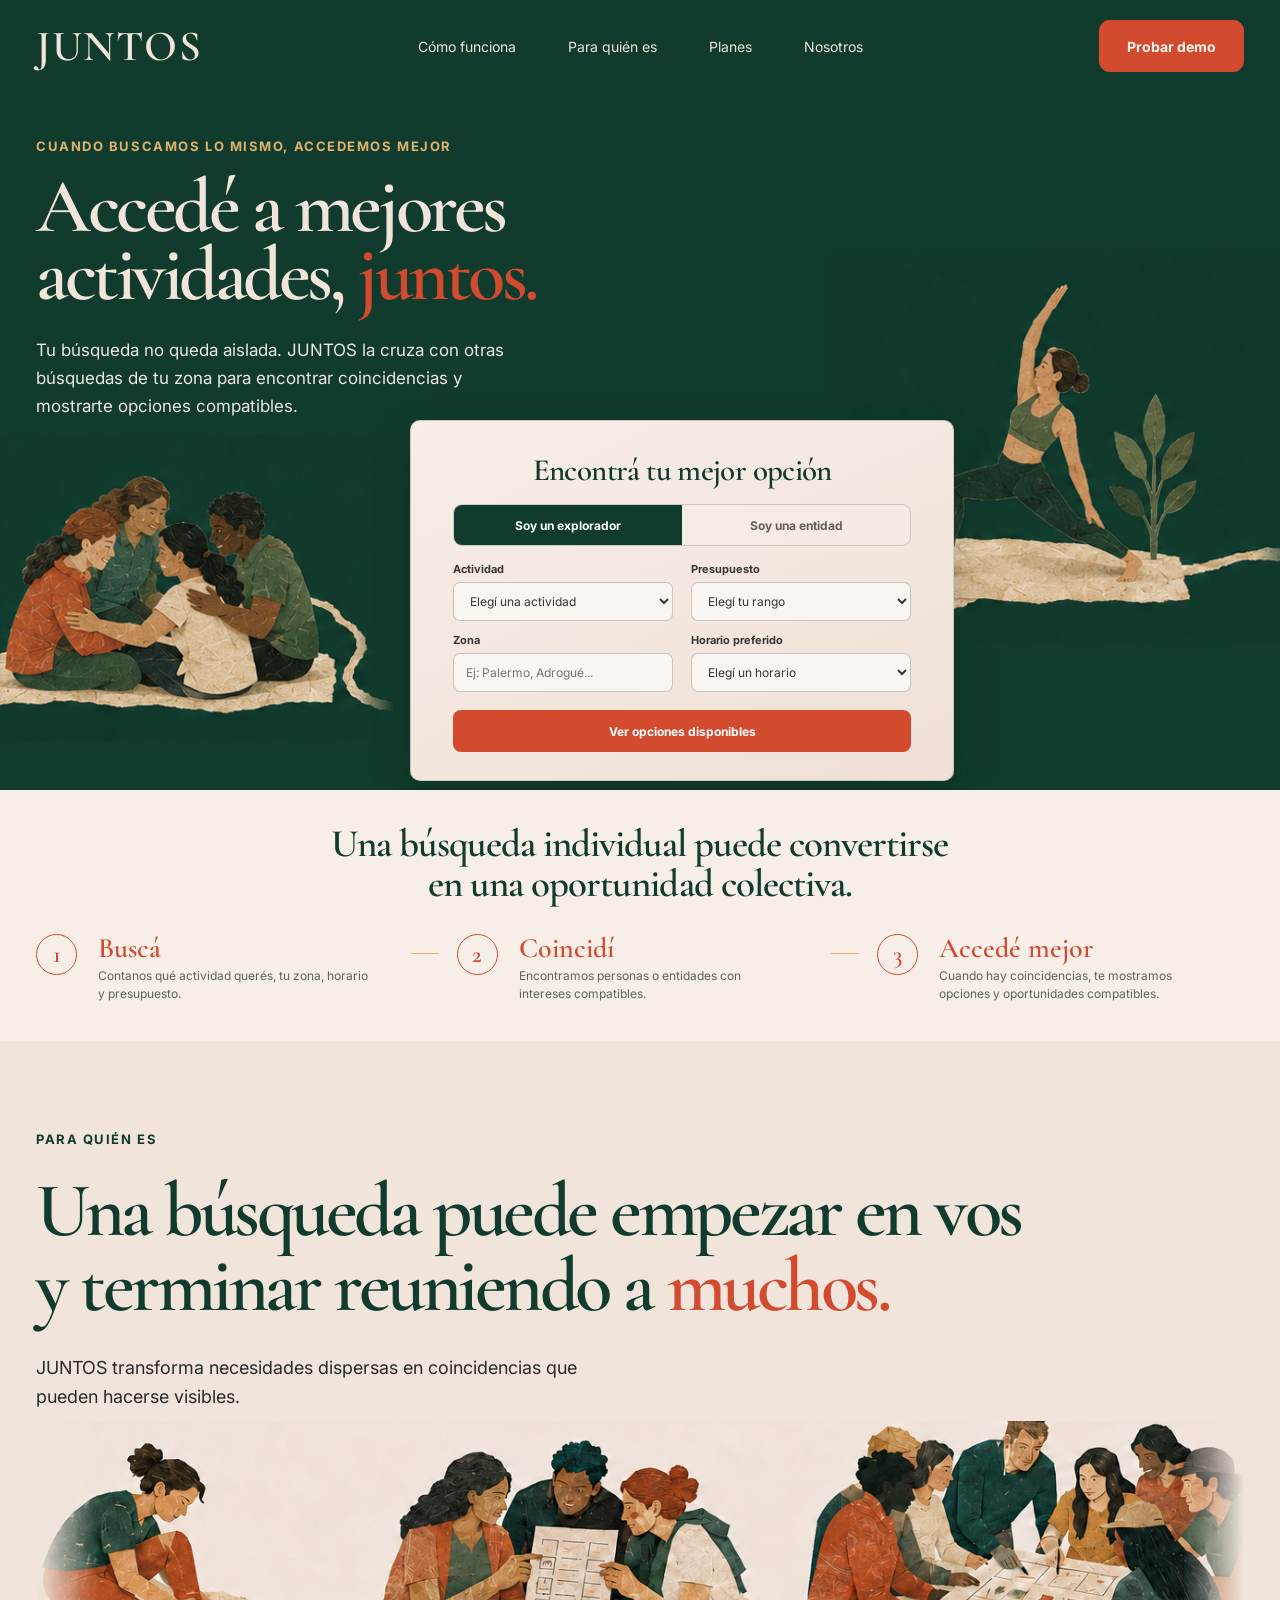
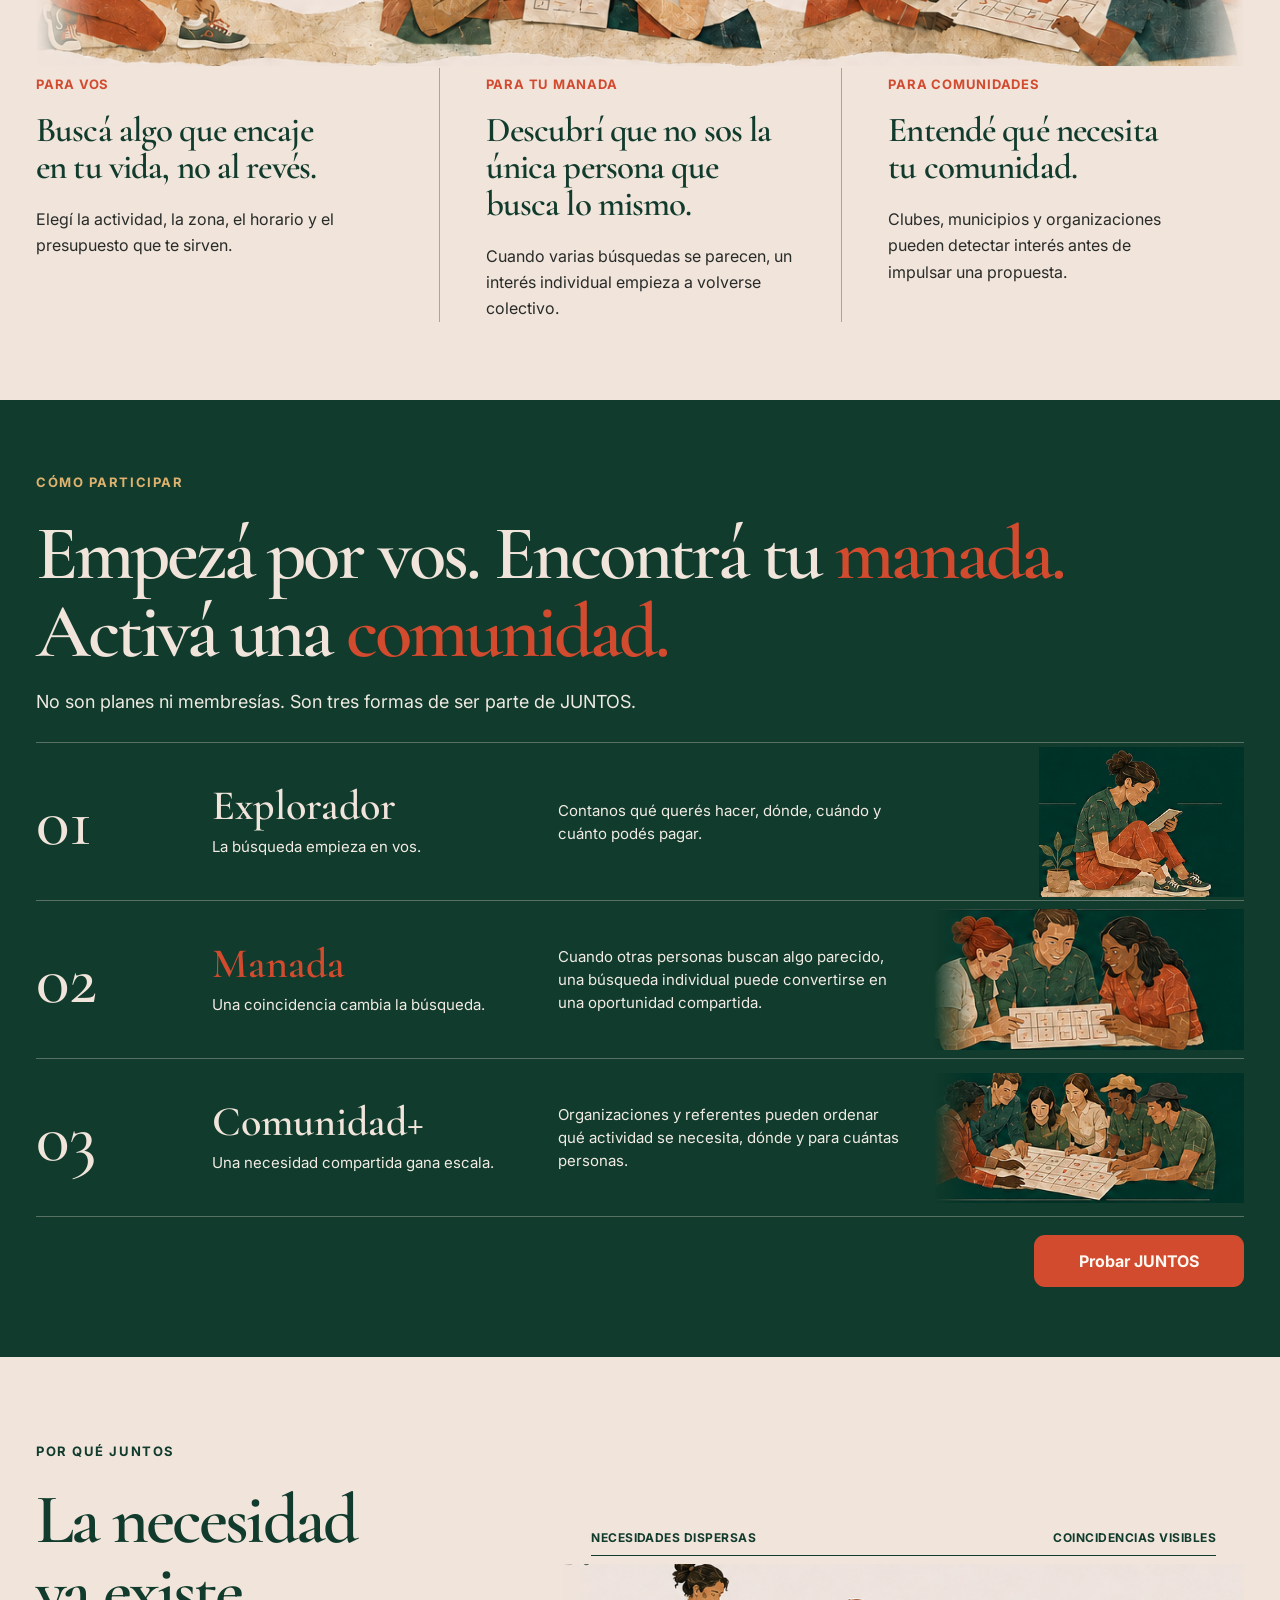
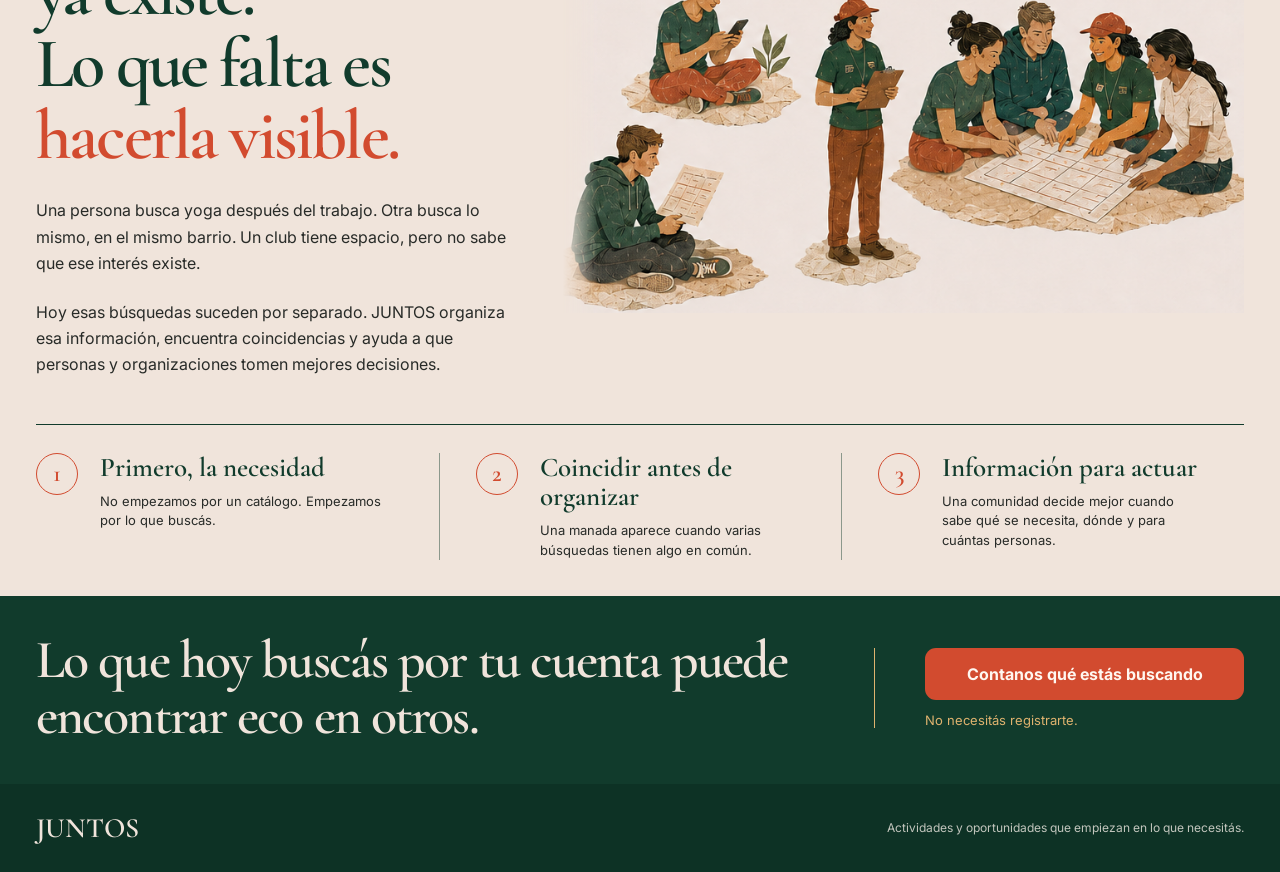
==== commit 33814d95: "Corregir responsive en móvil y tablet" ====
--- a/index.html
+++ b/index.html
@@ -33,7 +33,7 @@
 
         <div class="hero-copy">
           <p class="eyebrow eyebrow-warm">Cuando buscamos lo mismo, accedemos mejor</p>
-          <h1>Accedé a mejores<br>actividades, <em>juntos.</em></h1>
+          <h1>Accedé a mejores<br> actividades, <em>juntos.</em></h1>
           <p class="hero-lead">Tu búsqueda no queda aislada. JUNTOS la cruza con otras búsquedas de tu zona para encontrar coincidencias y mostrarte opciones compatibles.</p>
         </div>
 
@@ -123,7 +123,7 @@
 
     <section class="how" id="como-funciona">
       <div class="shell how-inner">
-        <h2>Una búsqueda individual puede convertirse<br>en una oportunidad colectiva.</h2>
+        <h2>Una búsqueda individual puede convertirse<br> en una oportunidad colectiva.</h2>
         <div class="steps">
           <article class="step"><span class="step-number">1</span><div><h3>Buscá</h3><p>Contanos qué actividad querés, tu zona, horario y presupuesto.</p></div></article>
           <article class="step"><span class="step-number">2</span><div><h3>Coincidí</h3><p>Encontramos personas o entidades con intereses compatibles.</p></div></article>
@@ -135,13 +135,13 @@
     <section class="audience-section" id="para-quien">
       <div class="shell">
         <p class="eyebrow">Para quién es</p>
-        <h2>Una búsqueda puede empezar en vos<br>y terminar reuniendo a <em>muchos.</em></h2>
+        <h2>Una búsqueda puede empezar en vos<br> y terminar reuniendo a <em>muchos.</em></h2>
         <p class="section-lead">JUNTOS transforma necesidades dispersas en coincidencias que pueden hacerse visibles.</p>
         <div class="audience-collage" aria-hidden="true"><img src="./assets/collage/para-quien.png" alt="" /></div>
         <div class="audience-grid">
-          <article><p class="card-label">Para vos</p><h3>Buscá algo que encaje<br>en tu vida, no al revés.</h3><p>Elegí la actividad, la zona, el horario y el presupuesto que te sirven.</p></article>
-          <article><p class="card-label">Para tu manada</p><h3>Descubrí que no sos la única persona que busca lo mismo.</h3><p>Cuando varias búsquedas se parecen, un interés individual empieza a volverse colectivo.</p></article>
-          <article><p class="card-label">Para comunidades</p><h3>Entendé qué necesita<br>tu comunidad.</h3><p>Clubes, municipios y organizaciones pueden detectar interés antes de impulsar una propuesta.</p></article>
+          <article><p class="card-label">Para vos</p><img class="audience-mobile-image" src="./assets/collage/para-vos-mobile.png" alt="Persona preparándose para realizar una actividad" /><h3>Buscá algo que encaje<br> en tu vida, no al revés.</h3><p>Elegí la actividad, la zona, el horario y el presupuesto que te sirven.</p></article>
+          <article><p class="card-label">Para tu manada</p><img class="audience-mobile-image" src="./assets/collage/para-manada-mobile.png" alt="Personas que descubren un interés compartido" /><h3>Descubrí que no sos la única persona que busca lo mismo.</h3><p>Cuando varias búsquedas se parecen, un interés individual empieza a volverse colectivo.</p></article>
+          <article><p class="card-label">Para comunidades</p><img class="audience-mobile-image" src="./assets/collage/para-comunidad-mobile.png" alt="Personas reunidas alrededor de una propuesta comunitaria" /><h3>Entendé qué necesita<br> tu comunidad.</h3><p>Clubes, municipios y organizaciones pueden detectar interés antes de impulsar una propuesta.</p></article>
         </div>
       </div>
     </section>
@@ -149,7 +149,7 @@
     <section class="participation" id="planes">
       <div class="shell">
         <p class="eyebrow eyebrow-warm">Cómo participar</p>
-        <h2>Empezá por vos. Encontrá tu <em>manada.</em><br>Activá una <em>comunidad.</em></h2>
+        <h2>Empezá por vos. Encontrá tu <em>manada.</em><br> Activá una <em>comunidad.</em></h2>
         <p class="participation-lead">No son planes ni membresías. Son tres formas de ser parte de JUNTOS.</p>
         <div class="participation-list">
           <article class="participation-row">
@@ -180,7 +180,7 @@
         <div class="about-top">
           <div class="about-copy">
             <p class="eyebrow">Por qué JUNTOS</p>
-            <h2>La necesidad ya existe.<br>Lo que falta es<br><em>hacerla visible.</em></h2>
+            <h2>La necesidad ya existe.<br> Lo que falta es<br> <em>hacerla visible.</em></h2>
             <p>Una persona busca yoga después del trabajo. Otra busca lo mismo, en el mismo barrio. Un club tiene espacio, pero no sabe que ese interés existe.</p>
             <p>Hoy esas búsquedas suceden por separado. JUNTOS organiza esa información, encuentra coincidencias y ayuda a que personas y organizaciones tomen mejores decisiones.</p>
           </div>
@@ -199,7 +199,7 @@
 
     <section class="final-cta">
       <div class="shell final-cta-inner">
-        <h2>Lo que hoy buscás por tu cuenta puede<br>encontrar eco en otros.</h2>
+        <h2>Lo que hoy buscás por tu cuenta puede<br> encontrar eco en otros.</h2>
         <div><a class="button" href="#buscador">Contanos qué estás buscando</a><p>No necesitás registrarte.</p></div>
       </div>
     </section>
--- a/styles.css
+++ b/styles.css
@@ -19,7 +19,7 @@
 
 *{box-sizing:border-box}
 html{scroll-behavior:smooth}
-body{margin:0;background:var(--cream);color:var(--body);font-family:var(--sans);-webkit-font-smoothing:antialiased;text-rendering:optimizeLegibility}
+body{margin:0;overflow-x:hidden;background:var(--cream);color:var(--body);font-family:var(--sans);-webkit-font-smoothing:antialiased;text-rendering:optimizeLegibility}
 img{display:block;max-width:100%}
 a{color:inherit}
 button,input,select{font:inherit}
@@ -31,6 +31,7 @@
 .eyebrow{margin:0;text-transform:uppercase;letter-spacing:.12em;font-size:13px;line-height:1.3;font-weight:700;color:var(--green)}
 .eyebrow-warm{color:var(--gold)}
 h1,h2,h3{font-family:var(--serif);font-weight:600}
+h1,h2{text-wrap:balance}
 em{font-style:normal;color:var(--terracotta)}
 .button,.header-cta{display:inline-flex;align-items:center;justify-content:center;border:0;border-radius:11px;background:var(--terracotta);color:#fff7f0;text-decoration:none;font-weight:700;transition:background .18s ease,transform .18s ease}
 .button:hover,.header-cta:hover{background:var(--terracotta-dark);transform:translateY(-1px)}
@@ -82,6 +83,7 @@
 .section-lead{max-width:560px;margin:30px 0 0;font-size:18px;line-height:1.6}
 .audience-collage{height:245px;margin:10px 0 2px;overflow:hidden;display:flex;align-items:center}
 .audience-collage img{width:100%;height:100%;object-fit:cover;object-position:center;-webkit-mask-image:linear-gradient(to right,transparent 0,#000 5%,#000 95%,transparent 100%);mask-image:linear-gradient(to right,transparent 0,#000 5%,#000 95%,transparent 100%)}
+.audience-mobile-image{display:none}
 .audience-grid{display:grid;grid-template-columns:repeat(3,1fr)}
 .audience-grid article{padding:8px 46px 0 0}
 .audience-grid article+article{padding-left:46px;border-left:1px solid rgba(210,75,47,.55)}
@@ -162,24 +164,24 @@
 @media(max-width:760px){
   .shell{width:min(var(--container),calc(100% - 32px))}
   .site-header{height:76px}.brand{font-size:35px}.header-cta{min-height:42px;padding:0 18px;font-size:12px}
-  .hero-copy{padding-top:38px}.hero-copy h1{font-size:clamp(54px,15vw,72px)}.hero-lead{font-size:15px}
+  .hero-copy{padding-top:38px}.hero-copy h1{max-width:650px;font-size:clamp(50px,13.5vw,68px);line-height:.94}.hero-lead{font-size:15px}
   .hero-collage-right{display:none}
-  .hero-collage-left{position:relative;left:auto;bottom:auto;width:min(100%,360px);margin:20px auto -8px;opacity:1}
+  .hero-collage-left{position:relative;left:auto;bottom:auto;width:min(88%,320px);margin:22px auto -8px;opacity:1}
   .search-card{padding:26px 20px 22px;margin-top:38px}.search-card h2{font-size:29px}.form-grid{grid-template-columns:1fr}.field.full{grid-column:auto}
   .how{padding:42px 0}.how h2{font-size:34px}.how h2 br{display:none}.steps{grid-template-columns:1fr;margin-top:28px}.step{padding:12px 0;border-bottom:1px solid var(--line)}.step:last-child{border-bottom:0}
-  .audience-section{padding:62px 0}.audience-section h2{font-size:clamp(46px,13vw,64px)}.audience-section h2 br{display:none}.section-lead{font-size:16px}.audience-collage{height:185px;margin-top:18px}.audience-collage img{width:auto;min-width:1020px;object-position:left center}
-  .audience-grid{grid-template-columns:1fr}.audience-grid article,.audience-grid article+article{padding:28px 0;border-left:0;border-top:1px solid rgba(210,75,47,.4)}.audience-grid h3{font-size:32px}
+  .audience-section{padding:62px 0}.audience-section h2{font-size:clamp(42px,11.5vw,56px);line-height:1}.audience-section h2 br{display:none}.section-lead{font-size:16px}.audience-collage{display:none}
+  .audience-grid{grid-template-columns:1fr;margin-top:28px}.audience-grid article,.audience-grid article+article{padding:28px 0;border-left:0;border-top:1px solid rgba(210,75,47,.4)}.audience-grid h3{font-size:32px}.audience-mobile-image{display:block;width:100%;height:auto;max-height:220px;margin:12px 0 22px;object-fit:contain;object-position:center;-webkit-mask-image:linear-gradient(to right,transparent 0,#000 8%,#000 92%,transparent 100%);mask-image:linear-gradient(to right,transparent 0,#000 8%,#000 92%,transparent 100%)}
   .participation{padding:58px 0}.participation h2{font-size:clamp(46px,13vw,64px)}.participation h2 br{display:none}.participation-lead{font-size:16px}
   .participation-row{grid-template-columns:70px 1fr;gap:10px 18px;padding:25px 0}.participation-number{font-size:54px;grid-row:1/3}.participation-name h3{font-size:36px}.participation-copy{grid-column:2;margin:0}.participation-row img{grid-column:1/-1;justify-self:center;width:min(100%,360px);max-height:170px;object-position:center;-webkit-mask-image:linear-gradient(to right,transparent,#000 12%,#000 88%,transparent);mask-image:linear-gradient(to right,transparent,#000 12%,#000 88%,transparent)}
-  .about{padding-top:62px}.about-copy h2{font-size:clamp(48px,13vw,66px)}.about-copy h2 br{display:none}.about-collage figcaption{margin-inline:0}.about-collage img{min-height:260px;object-fit:cover;object-position:center}
+  .about{padding-top:62px}.about-copy h2{font-size:clamp(46px,12vw,62px)}.about-copy h2 br{display:none}.about-collage figcaption{margin-inline:0}.about-collage img{height:auto;min-height:0;max-height:none;object-fit:contain;object-position:center}
   .final-cta-inner{grid-template-columns:1fr;gap:28px}.final-cta h2 br{display:none}.final-cta-inner>div{padding:24px 0 0;border-left:0;border-top:1px solid var(--gold)}
   footer .shell{align-items:flex-start;flex-direction:column}
 }
 
 @media(max-width:430px){
-  .header-cta{padding:0 14px}.hero-copy h1{font-size:52px}.hero-copy h1 br{display:none}
+  .header-cta{padding:0 14px}.hero-copy h1{font-size:clamp(46px,13vw,52px)}.hero-copy h1 br{display:none}
   .switch{grid-template-columns:1fr}.search-card{padding-inline:16px}
-  .audience-collage{height:160px}.audience-collage img{min-width:900px}
+  .audience-mobile-image{max-height:190px}
   .participation-row{grid-template-columns:58px 1fr}.participation-number{font-size:46px}
   .about-collage figcaption{font-size:10px}
 }
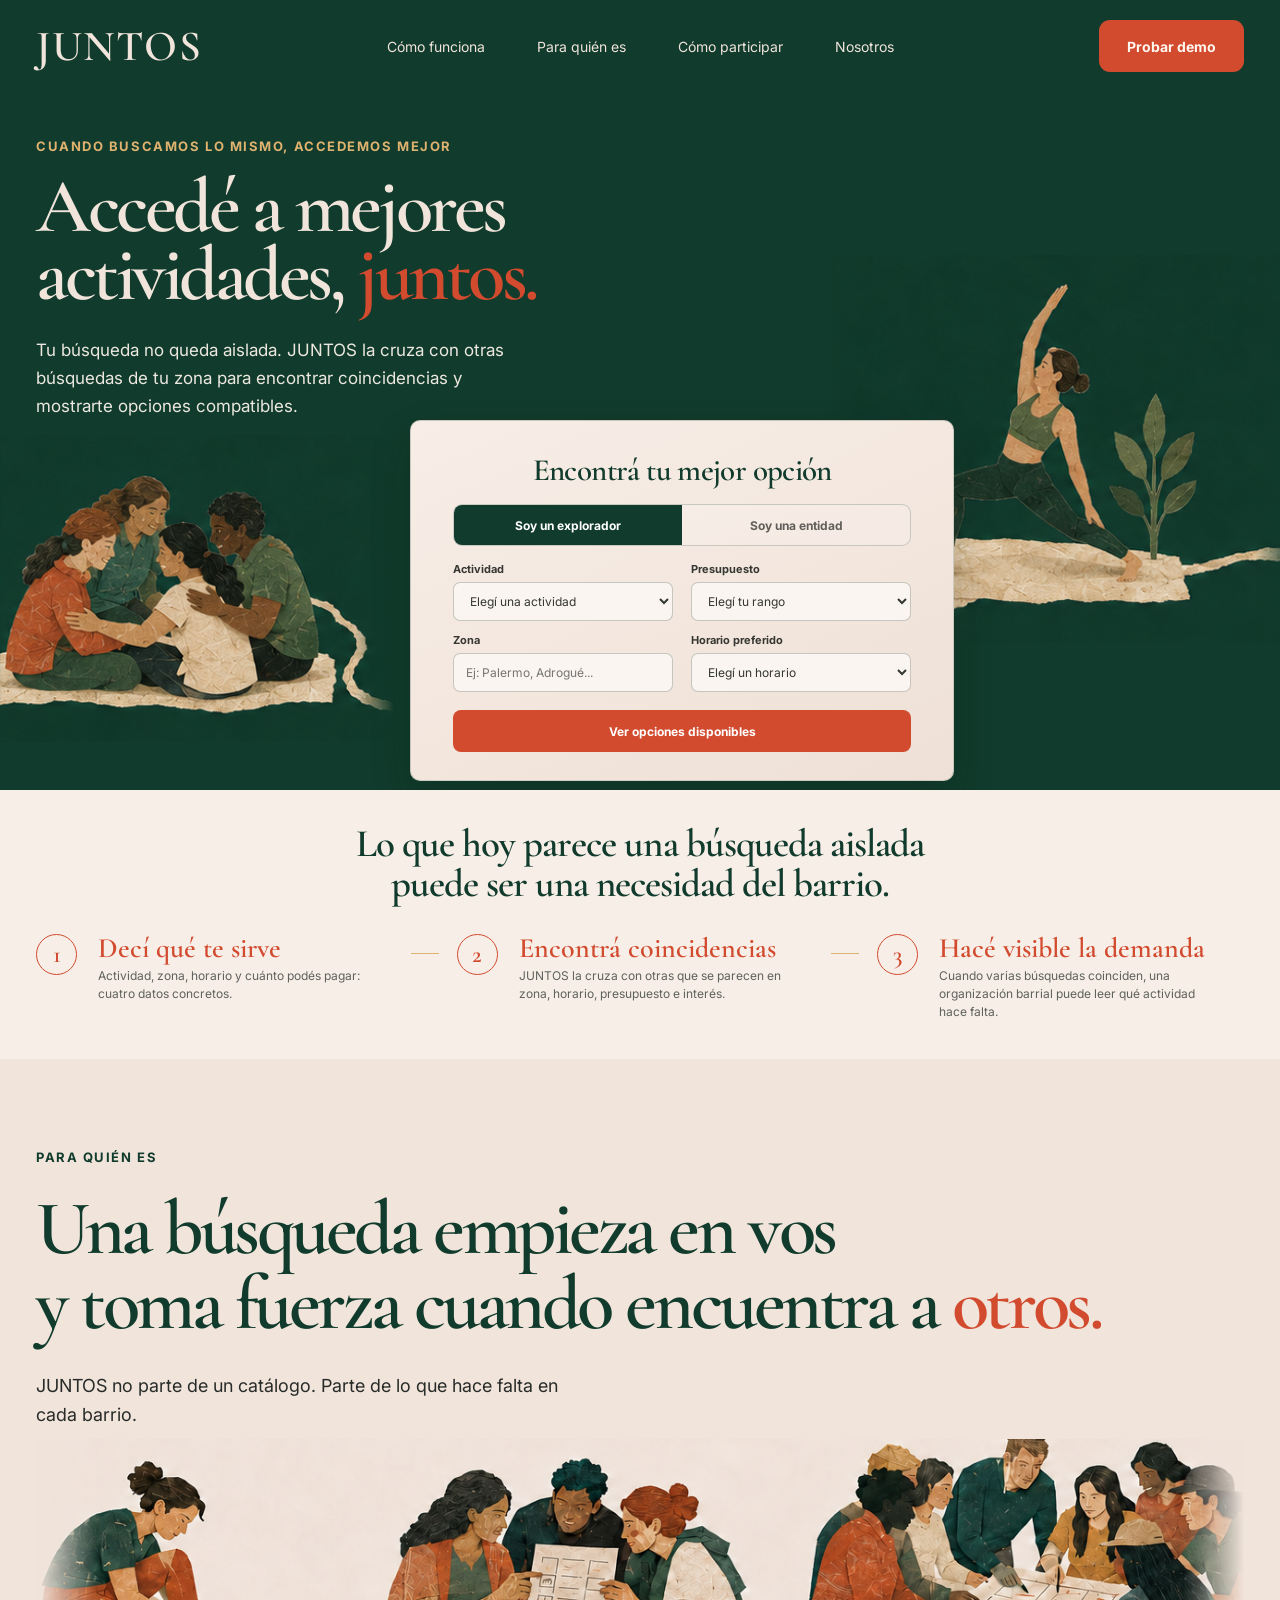
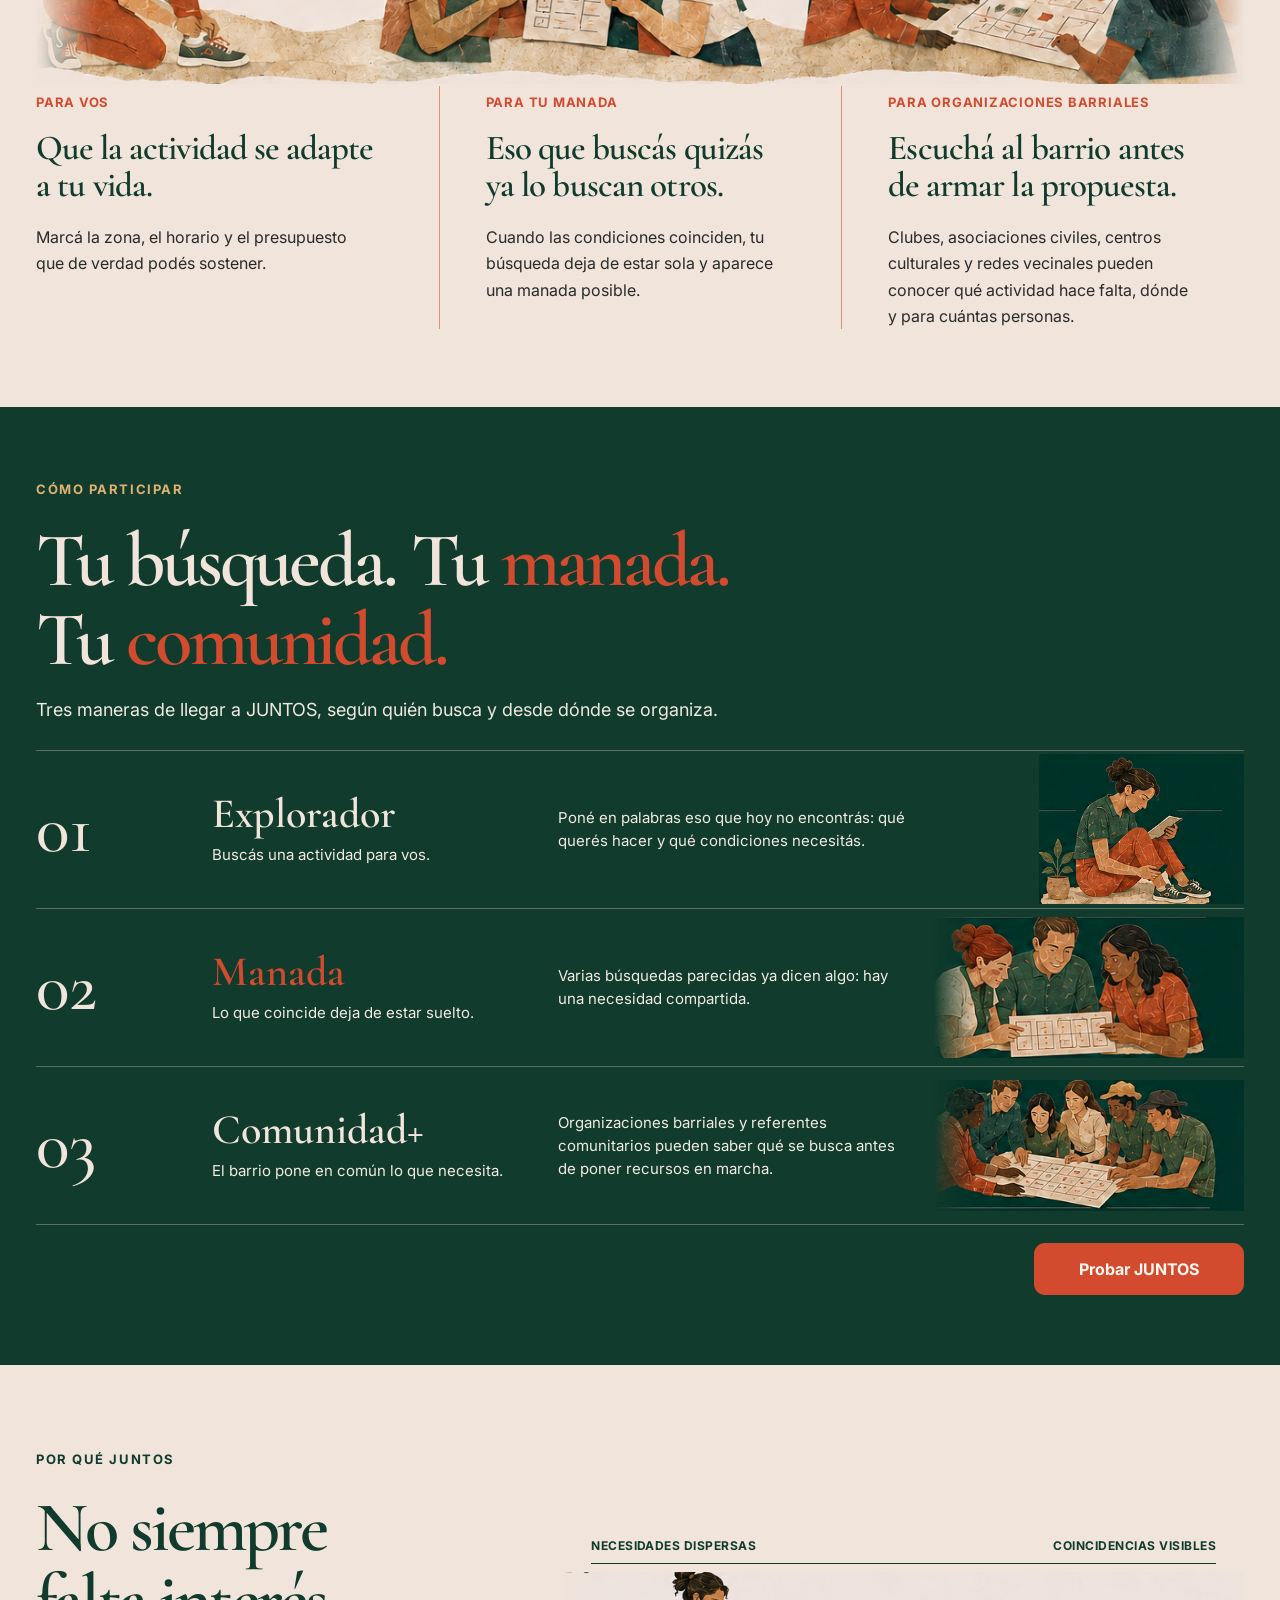
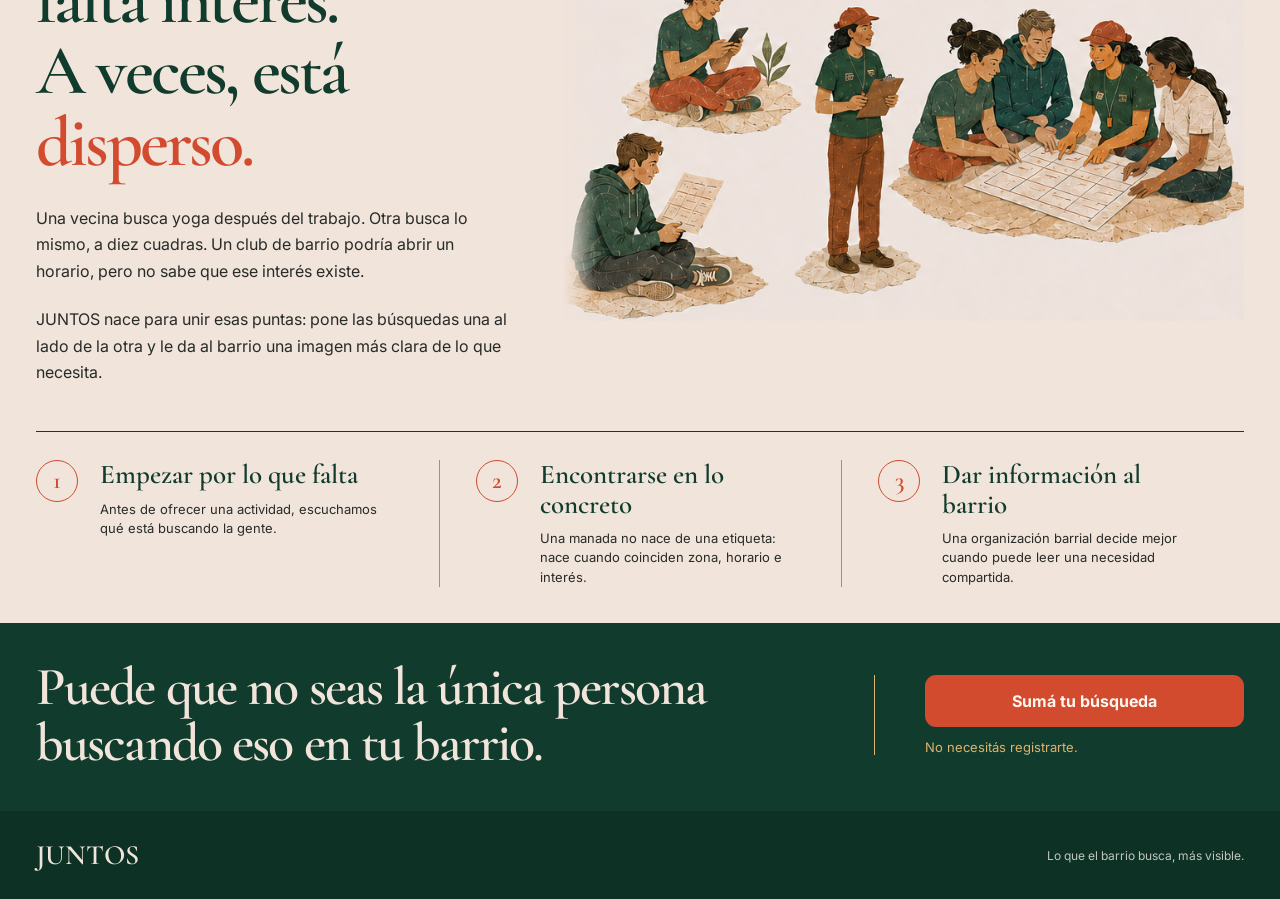
==== commit b278df3c: "Pulir narrativa y enfoque barrial de JUNTOS" ====
--- a/index.html
+++ b/index.html
@@ -3,10 +3,10 @@
 <head>
   <meta charset="UTF-8" />
   <meta name="viewport" content="width=device-width, initial-scale=1.0" />
-  <meta name="description" content="JUNTOS conecta búsquedas compatibles para hacer visibles necesidades compartidas y encontrar mejores oportunidades de acceso a actividades." />
+  <meta name="description" content="JUNTOS conecta búsquedas de actividades en un mismo barrio y ayuda a que personas y organizaciones barriales reconozcan necesidades compartidas." />
   <meta name="theme-color" content="#113b2c" />
   <meta property="og:title" content="JUNTOS | Accedé a mejores actividades, juntos" />
-  <meta property="og:description" content="Buscá según tu actividad, zona, horario y presupuesto. JUNTOS encuentra coincidencias y oportunidades compatibles." />
+  <meta property="og:description" content="Decí qué actividad buscás, en qué zona, en qué horario y cuánto podés pagar. JUNTOS reúne búsquedas que se parecen." />
   <meta property="og:type" content="website" />
   <title>JUNTOS | Accedé a mejores actividades</title>
   <link rel="preconnect" href="https://fonts.googleapis.com">
@@ -25,7 +25,7 @@
           <nav aria-label="Navegación principal">
             <a href="#como-funciona">Cómo funciona</a>
             <a href="#para-quien">Para quién es</a>
-            <a href="#planes">Planes</a>
+            <a href="#planes">Cómo participar</a>
             <a href="#nosotros">Nosotros</a>
           </nav>
           <a class="header-cta" href="#buscador">Probar demo</a>
@@ -81,13 +81,13 @@
 
               <div class="field full" data-mode="entidad" hidden>
                 <label for="nombre_entidad">Nombre de la entidad</label>
-                <input id="nombre_entidad" name="nombre_entidad" placeholder="Ej: Club, municipio, asociación..." autocomplete="organization" data-required="true" disabled />
+                <input id="nombre_entidad" name="nombre_entidad" placeholder="Ej: Club, asociación, centro cultural..." autocomplete="organization" data-required="true" disabled />
               </div>
               <div class="field" data-mode="entidad" hidden>
                 <label for="tipo_entidad">Tipo de entidad</label>
                 <select id="tipo_entidad" name="tipo_entidad" data-required="true" disabled>
-                  <option value="">Elegí una opción</option><option>Club</option><option>Municipio</option>
-                  <option>Asociación barrial</option><option>Universidad</option><option>Empresa</option><option>Otra</option>
+                  <option value="">Elegí una opción</option><option>Club de barrio</option><option>Asociación civil</option>
+                  <option>Centro cultural</option><option>Cooperativa</option><option>Biblioteca popular</option><option>Otra organización barrial</option>
                 </select>
               </div>
               <div class="field" data-mode="entidad" hidden>
@@ -123,11 +123,11 @@
 
     <section class="how" id="como-funciona">
       <div class="shell how-inner">
-        <h2>Una búsqueda individual puede convertirse<br> en una oportunidad colectiva.</h2>
+        <h2>Lo que hoy parece una búsqueda aislada<br> puede ser una necesidad del barrio.</h2>
         <div class="steps">
-          <article class="step"><span class="step-number">1</span><div><h3>Buscá</h3><p>Contanos qué actividad querés, tu zona, horario y presupuesto.</p></div></article>
-          <article class="step"><span class="step-number">2</span><div><h3>Coincidí</h3><p>Encontramos personas o entidades con intereses compatibles.</p></div></article>
-          <article class="step"><span class="step-number">3</span><div><h3>Accedé mejor</h3><p>Cuando hay coincidencias, te mostramos opciones y oportunidades compatibles.</p></div></article>
+          <article class="step"><span class="step-number">1</span><div><h3>Decí qué te sirve</h3><p>Actividad, zona, horario y cuánto podés pagar: cuatro datos concretos.</p></div></article>
+          <article class="step"><span class="step-number">2</span><div><h3>Encontrá coincidencias</h3><p>JUNTOS la cruza con otras que se parecen en zona, horario, presupuesto e interés.</p></div></article>
+          <article class="step"><span class="step-number">3</span><div><h3>Hacé visible la demanda</h3><p>Cuando varias búsquedas coinciden, una organización barrial puede leer qué actividad hace falta.</p></div></article>
         </div>
       </div>
     </section>
@@ -135,13 +135,13 @@
     <section class="audience-section" id="para-quien">
       <div class="shell">
         <p class="eyebrow">Para quién es</p>
-        <h2>Una búsqueda puede empezar en vos<br> y terminar reuniendo a <em>muchos.</em></h2>
-        <p class="section-lead">JUNTOS transforma necesidades dispersas en coincidencias que pueden hacerse visibles.</p>
+        <h2>Una búsqueda empieza en vos<br> y toma fuerza cuando encuentra a <em>otros.</em></h2>
+        <p class="section-lead">JUNTOS no parte de un catálogo. Parte de lo que hace falta en cada barrio.</p>
         <div class="audience-collage" aria-hidden="true"><img src="./assets/collage/para-quien.png" alt="" /></div>
         <div class="audience-grid">
-          <article><p class="card-label">Para vos</p><img class="audience-mobile-image" src="./assets/collage/para-vos-mobile.png" alt="Persona preparándose para realizar una actividad" /><h3>Buscá algo que encaje<br> en tu vida, no al revés.</h3><p>Elegí la actividad, la zona, el horario y el presupuesto que te sirven.</p></article>
-          <article><p class="card-label">Para tu manada</p><img class="audience-mobile-image" src="./assets/collage/para-manada-mobile.png" alt="Personas que descubren un interés compartido" /><h3>Descubrí que no sos la única persona que busca lo mismo.</h3><p>Cuando varias búsquedas se parecen, un interés individual empieza a volverse colectivo.</p></article>
-          <article><p class="card-label">Para comunidades</p><img class="audience-mobile-image" src="./assets/collage/para-comunidad-mobile.png" alt="Personas reunidas alrededor de una propuesta comunitaria" /><h3>Entendé qué necesita<br> tu comunidad.</h3><p>Clubes, municipios y organizaciones pueden detectar interés antes de impulsar una propuesta.</p></article>
+          <article><p class="card-label">Para vos</p><img class="audience-mobile-image" src="./assets/collage/para-vos-mobile.png" alt="Persona preparándose para realizar una actividad" /><h3>Que la actividad se adapte a tu vida.</h3><p>Marcá la zona, el horario y el presupuesto que de verdad podés sostener.</p></article>
+          <article><p class="card-label">Para tu manada</p><img class="audience-mobile-image" src="./assets/collage/para-manada-mobile.png" alt="Personas que descubren un interés compartido" /><h3>Eso que buscás quizás ya lo buscan otros.</h3><p>Cuando las condiciones coinciden, tu búsqueda deja de estar sola y aparece una manada posible.</p></article>
+          <article><p class="card-label">Para organizaciones barriales</p><img class="audience-mobile-image" src="./assets/collage/para-comunidad-mobile.png" alt="Personas reunidas alrededor de una propuesta comunitaria" /><h3>Escuchá al barrio antes de armar la propuesta.</h3><p>Clubes, asociaciones civiles, centros culturales y redes vecinales pueden conocer qué actividad hace falta, dónde y para cuántas personas.</p></article>
         </div>
       </div>
     </section>
@@ -149,25 +149,25 @@
     <section class="participation" id="planes">
       <div class="shell">
         <p class="eyebrow eyebrow-warm">Cómo participar</p>
-        <h2>Empezá por vos. Encontrá tu <em>manada.</em><br> Activá una <em>comunidad.</em></h2>
-        <p class="participation-lead">No son planes ni membresías. Son tres formas de ser parte de JUNTOS.</p>
+        <h2>Tu búsqueda. Tu <em>manada.</em><br> Tu <em>comunidad.</em></h2>
+        <p class="participation-lead">Tres maneras de llegar a JUNTOS, según quién busca y desde dónde se organiza.</p>
         <div class="participation-list">
           <article class="participation-row">
             <span class="participation-number">01</span>
-            <div class="participation-name"><h3>Explorador</h3><p>La búsqueda empieza en vos.</p></div>
-            <p class="participation-copy">Contanos qué querés hacer, dónde, cuándo y cuánto podés pagar.</p>
+            <div class="participation-name"><h3>Explorador</h3><p>Buscás una actividad para vos.</p></div>
+            <p class="participation-copy">Poné en palabras eso que hoy no encontrás: qué querés hacer y qué condiciones necesitás.</p>
             <img src="./assets/collage/participar-explorador.png" alt="Persona explorando actividades disponibles" />
           </article>
           <article class="participation-row">
             <span class="participation-number">02</span>
-            <div class="participation-name"><h3>Manada</h3><p>Una coincidencia cambia la búsqueda.</p></div>
-            <p class="participation-copy">Cuando otras personas buscan algo parecido, una búsqueda individual puede convertirse en una oportunidad compartida.</p>
+            <div class="participation-name"><h3>Manada</h3><p>Lo que coincide deja de estar suelto.</p></div>
+            <p class="participation-copy">Varias búsquedas parecidas ya dicen algo: hay una necesidad compartida.</p>
             <img src="./assets/collage/participar-manada.png" alt="Tres personas organizando una actividad en conjunto" />
           </article>
           <article class="participation-row">
             <span class="participation-number">03</span>
-            <div class="participation-name"><h3>Comunidad+</h3><p>Una necesidad compartida gana escala.</p></div>
-            <p class="participation-copy">Organizaciones y referentes pueden ordenar qué actividad se necesita, dónde y para cuántas personas.</p>
+            <div class="participation-name"><h3>Comunidad+</h3><p>El barrio pone en común lo que necesita.</p></div>
+            <p class="participation-copy">Organizaciones barriales y referentes comunitarios pueden saber qué se busca antes de poner recursos en marcha.</p>
             <img src="./assets/collage/participar-comunidad.png" alt="Comunidad reunida alrededor de una propuesta" />
           </article>
         </div>
@@ -180,9 +180,9 @@
         <div class="about-top">
           <div class="about-copy">
             <p class="eyebrow">Por qué JUNTOS</p>
-            <h2>La necesidad ya existe.<br> Lo que falta es<br> <em>hacerla visible.</em></h2>
-            <p>Una persona busca yoga después del trabajo. Otra busca lo mismo, en el mismo barrio. Un club tiene espacio, pero no sabe que ese interés existe.</p>
-            <p>Hoy esas búsquedas suceden por separado. JUNTOS organiza esa información, encuentra coincidencias y ayuda a que personas y organizaciones tomen mejores decisiones.</p>
+            <h2>No siempre falta interés.<br> A veces, está<br> <em>disperso.</em></h2>
+            <p>Una vecina busca yoga después del trabajo. Otra busca lo mismo, a diez cuadras. Un club de barrio podría abrir un horario, pero no sabe que ese interés existe.</p>
+            <p>JUNTOS nace para unir esas puntas: pone las búsquedas una al lado de la otra y le da al barrio una imagen más clara de lo que necesita.</p>
           </div>
           <figure class="about-collage">
             <figcaption><span>Necesidades dispersas</span><span>Coincidencias visibles</span></figcaption>
@@ -190,21 +190,21 @@
           </figure>
         </div>
         <div class="principles">
-          <article><span>1</span><div><h3>Primero, la necesidad</h3><p>No empezamos por un catálogo. Empezamos por lo que buscás.</p></div></article>
-          <article><span>2</span><div><h3>Coincidir antes de organizar</h3><p>Una manada aparece cuando varias búsquedas tienen algo en común.</p></div></article>
-          <article><span>3</span><div><h3>Información para actuar</h3><p>Una comunidad decide mejor cuando sabe qué se necesita, dónde y para cuántas personas.</p></div></article>
+          <article><span>1</span><div><h3>Empezar por lo que falta</h3><p>Antes de ofrecer una actividad, escuchamos qué está buscando la gente.</p></div></article>
+          <article><span>2</span><div><h3>Encontrarse en lo concreto</h3><p>Una manada no nace de una etiqueta: nace cuando coinciden zona, horario e interés.</p></div></article>
+          <article><span>3</span><div><h3>Dar información al barrio</h3><p>Una organización barrial decide mejor cuando puede leer una necesidad compartida.</p></div></article>
         </div>
       </div>
     </section>
 
     <section class="final-cta">
       <div class="shell final-cta-inner">
-        <h2>Lo que hoy buscás por tu cuenta puede<br> encontrar eco en otros.</h2>
-        <div><a class="button" href="#buscador">Contanos qué estás buscando</a><p>No necesitás registrarte.</p></div>
-      </div>
-    </section>
-
-    <footer><div class="shell"><span>JUNTOS</span><p>Actividades y oportunidades que empiezan en lo que necesitás.</p></div></footer>
+        <h2>Puede que no seas la única persona<br> buscando eso en tu barrio.</h2>
+        <div><a class="button" href="#buscador">Sumá tu búsqueda</a><p>No necesitás registrarte.</p></div>
+      </div>
+    </section>
+
+    <footer><div class="shell"><span>JUNTOS</span><p>Lo que el barrio busca, más visible.</p></div></footer>
   </main>
   <script src="./app.js" defer></script>
 </body>
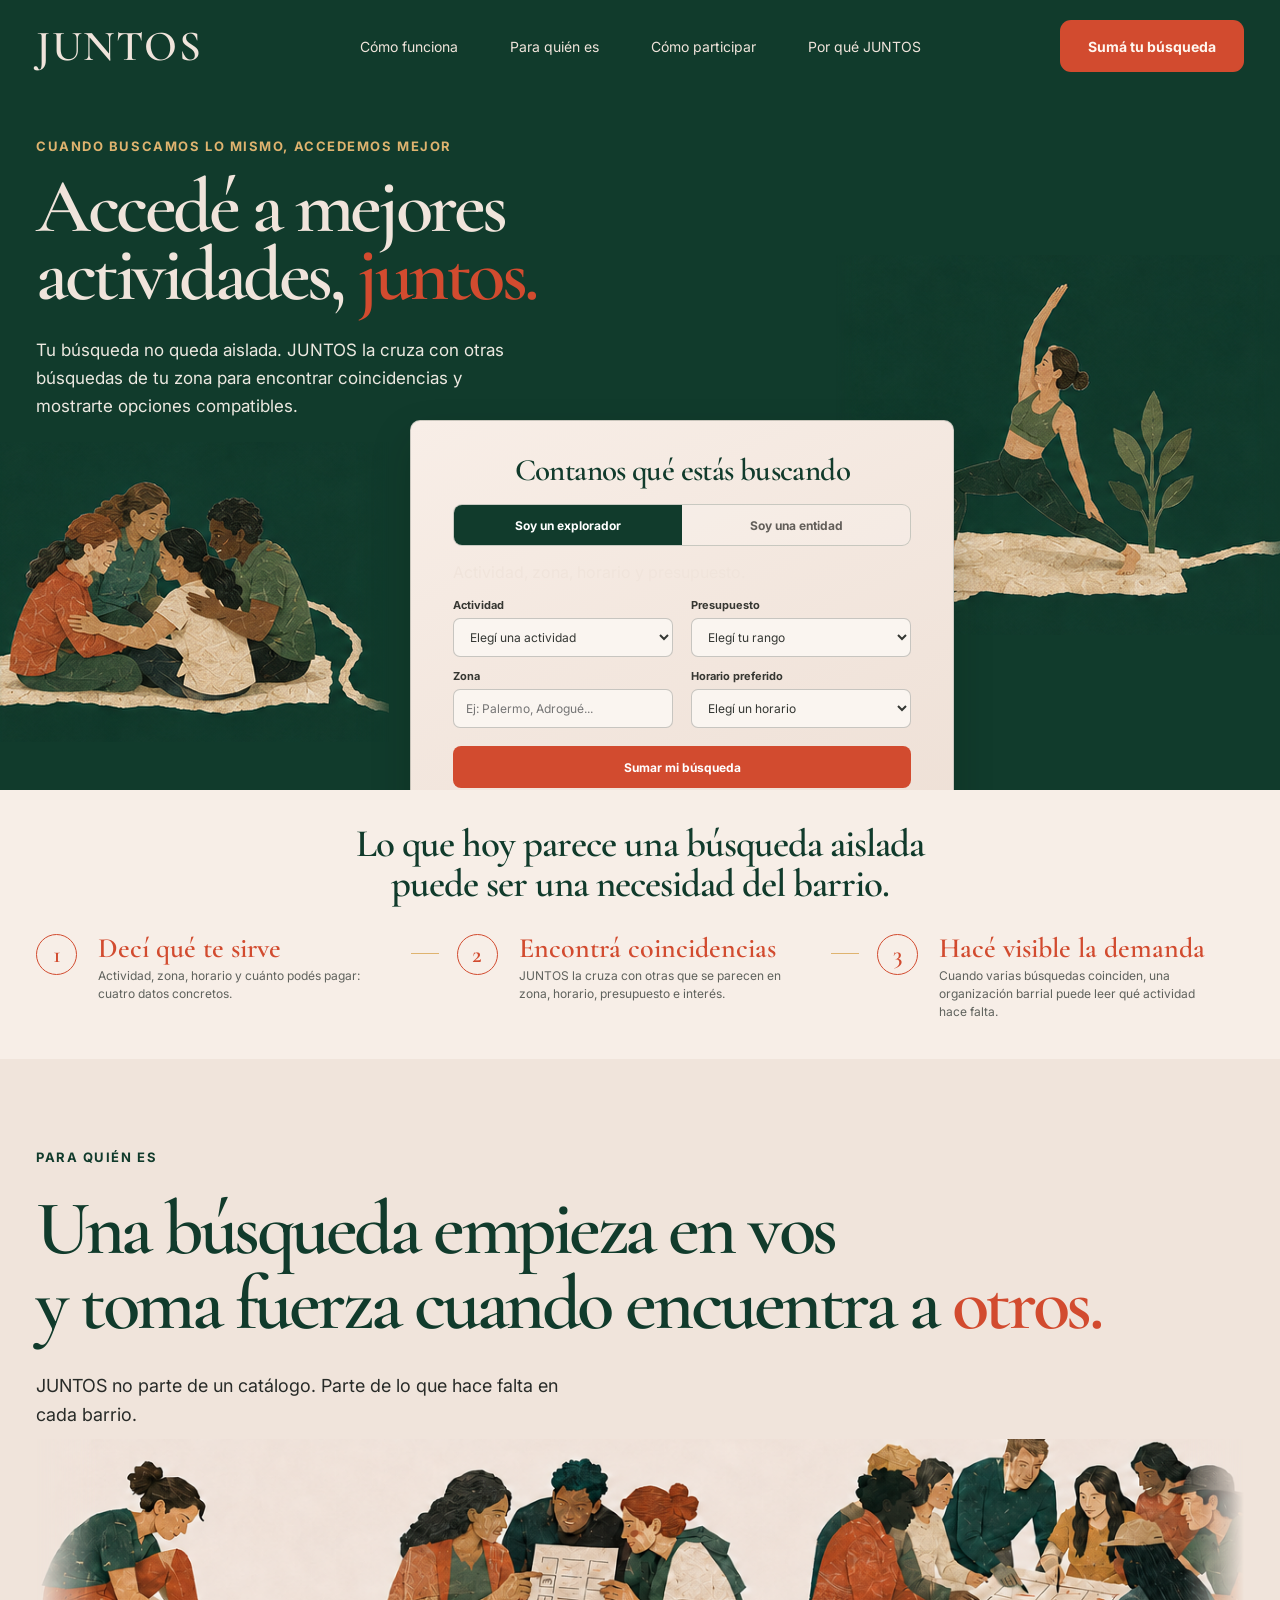
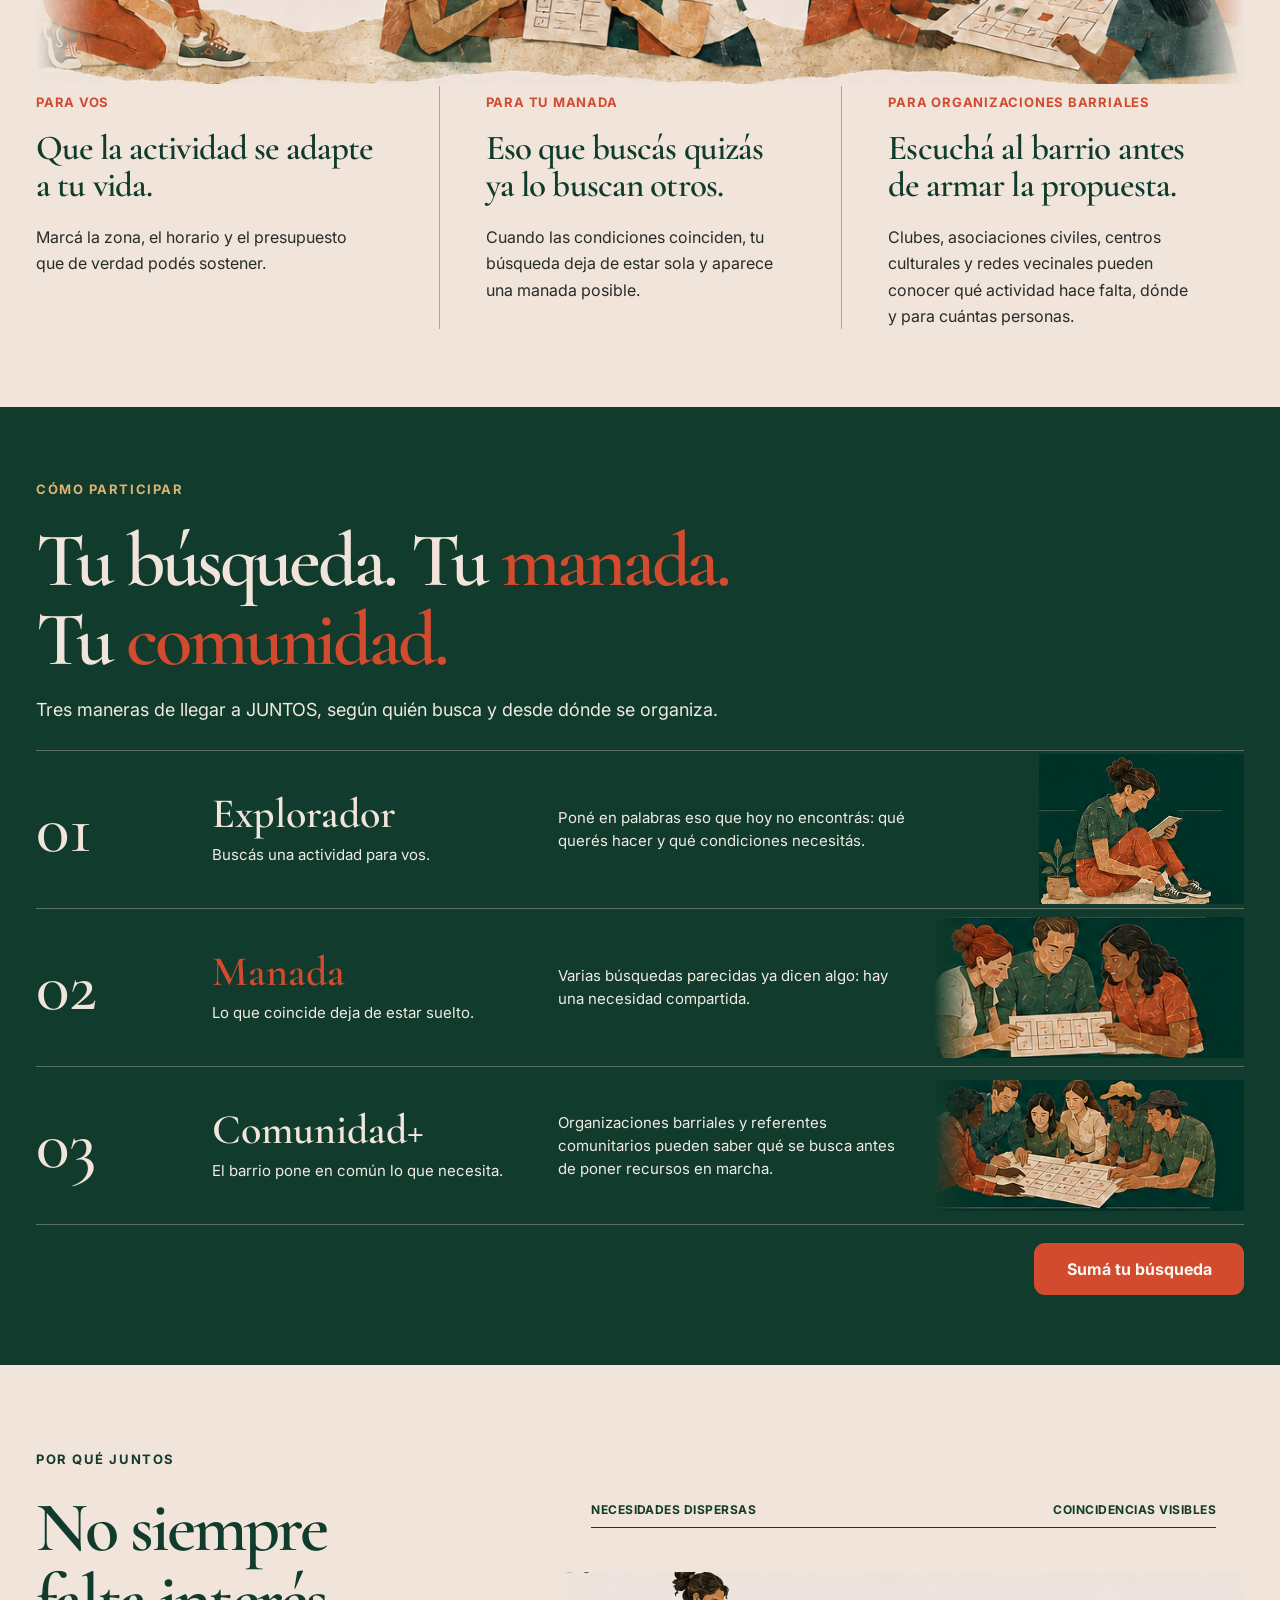
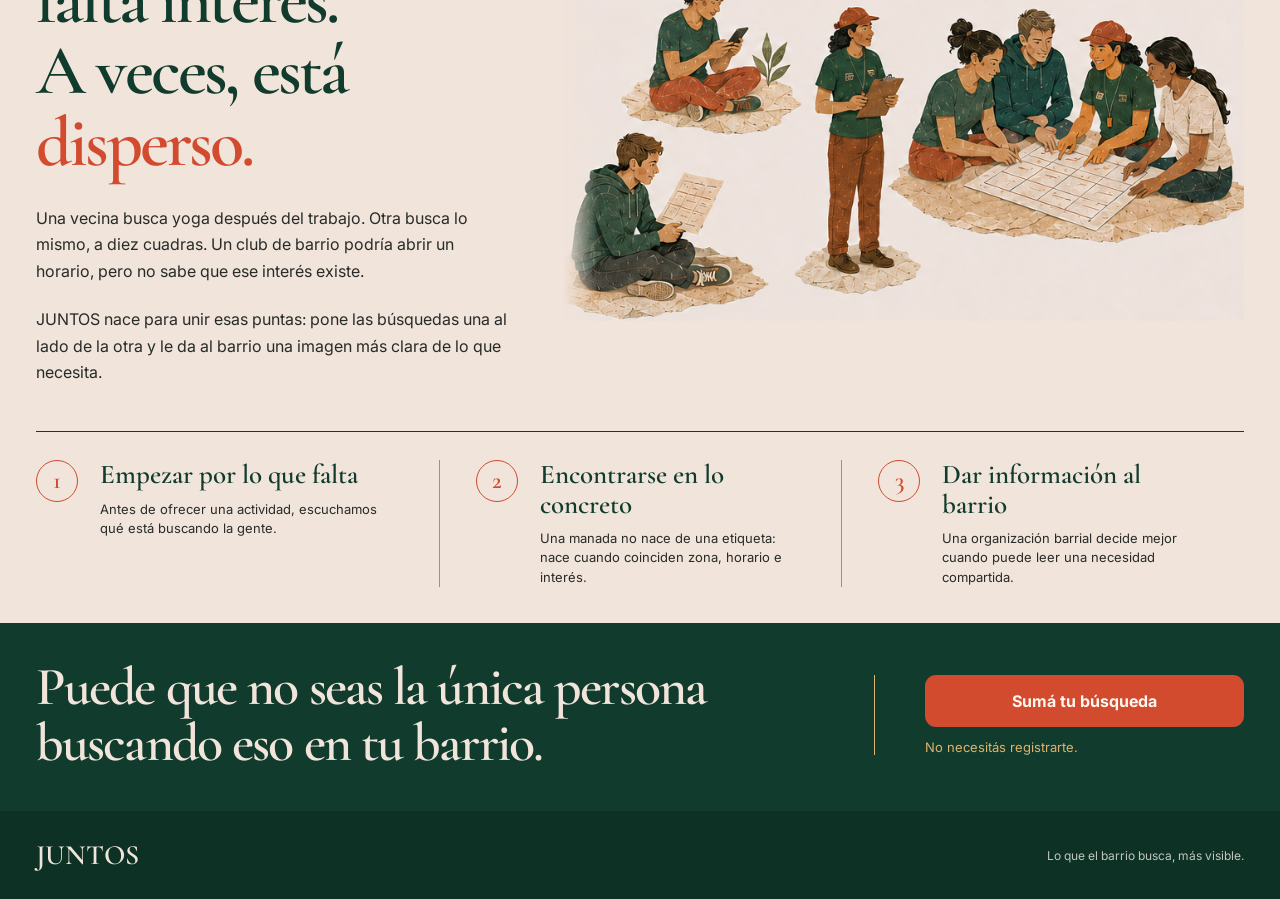
==== commit 6de09dba: "Mejorar estructura y accesibilidad de la landing" ====
--- a/index.html
+++ b/index.html
@@ -15,7 +15,7 @@
   <link rel="stylesheet" href="./styles.css" />
 </head>
 <body>
-  <a class="skip-link" href="#contenido">Saltar al contenido</a>
+  <a class="skip-link" href="#contenido-principal">Saltar al contenido</a>
 
   <main id="contenido">
     <section class="hero" id="inicio">
@@ -26,28 +26,29 @@
             <a href="#como-funciona">Cómo funciona</a>
             <a href="#para-quien">Para quién es</a>
             <a href="#planes">Cómo participar</a>
-            <a href="#nosotros">Nosotros</a>
+            <a href="#nosotros">Por qué JUNTOS</a>
           </nav>
-          <a class="header-cta" href="#buscador">Probar demo</a>
+          <a class="header-cta" href="#buscador">Sumá tu búsqueda</a>
         </header>
 
-        <div class="hero-copy">
+        <div class="hero-copy" id="contenido-principal" tabindex="-1">
           <p class="eyebrow eyebrow-warm">Cuando buscamos lo mismo, accedemos mejor</p>
           <h1>Accedé a mejores<br> actividades, <em>juntos.</em></h1>
           <p class="hero-lead">Tu búsqueda no queda aislada. JUNTOS la cruza con otras búsquedas de tu zona para encontrar coincidencias y mostrarte opciones compatibles.</p>
         </div>
 
-        <img class="hero-collage hero-collage-left" src="./assets/collage/hero-manada.png" alt="Grupo de personas reunidas y acompañándose" />
-        <img class="hero-collage hero-collage-right" src="./assets/collage/hero-exploradora.png" alt="Persona practicando una actividad de bienestar" />
-
-        <aside class="search-card" id="buscador" aria-label="Buscador de oportunidades">
-          <form id="juntos-form">
-            <h2>Encontrá tu mejor opción</h2>
-
-            <div class="switch" role="tablist" aria-label="Tipo de usuario">
-              <button type="button" role="tab" id="person-tab" aria-selected="true">Soy un explorador</button>
-              <button type="button" role="tab" id="entity-tab" aria-selected="false">Soy una entidad</button>
+        <img class="hero-collage hero-collage-left" src="./assets/collage/hero-manada.png" width="420" height="300" fetchpriority="high" alt="Grupo de personas reunidas y acompañándose" />
+        <img class="hero-collage hero-collage-right" src="./assets/collage/hero-exploradora.png" width="455" height="380" fetchpriority="high" alt="Persona practicando una actividad de bienestar" />
+
+        <aside class="search-card" id="buscador" aria-labelledby="search-title">
+          <form id="juntos-form" aria-describedby="mode-note">
+            <h2 id="search-title">Contanos qué estás buscando</h2>
+
+            <div class="switch" role="group" aria-label="Tipo de usuario">
+              <button type="button" id="person-tab" aria-pressed="true">Soy un explorador</button>
+              <button type="button" id="entity-tab" aria-pressed="false">Soy una entidad</button>
             </div>
+            <p class="mode-note" id="mode-note">Actividad, zona, horario y presupuesto.</p>
             <input type="hidden" name="tipo_usuario" id="tipo_usuario" value="persona" />
 
             <div class="form-grid">
@@ -80,11 +81,11 @@
               </div>
 
               <div class="field full" data-mode="entidad" hidden>
-                <label for="nombre_entidad">Nombre de la entidad</label>
+                <label for="nombre_entidad">Nombre de la organización</label>
                 <input id="nombre_entidad" name="nombre_entidad" placeholder="Ej: Club, asociación, centro cultural..." autocomplete="organization" data-required="true" disabled />
               </div>
               <div class="field" data-mode="entidad" hidden>
-                <label for="tipo_entidad">Tipo de entidad</label>
+                <label for="tipo_entidad">Tipo de organización</label>
                 <select id="tipo_entidad" name="tipo_entidad" data-required="true" disabled>
                   <option value="">Elegí una opción</option><option>Club de barrio</option><option>Asociación civil</option>
                   <option>Centro cultural</option><option>Cooperativa</option><option>Biblioteca popular</option><option>Otra organización barrial</option>
@@ -103,7 +104,7 @@
               </div>
               <div class="field" data-mode="entidad" hidden>
                 <label for="cantidad_estimada">Personas estimadas</label>
-                <input id="cantidad_estimada" name="cantidad_estimada" type="number" min="1" value="25" inputmode="numeric" data-required="true" disabled />
+                <input id="cantidad_estimada" name="cantidad_estimada" type="number" min="1" placeholder="Ej. 25" inputmode="numeric" data-required="true" disabled />
               </div>
               <div class="field full" data-mode="entidad" hidden>
                 <label for="objetivo_entidad">Objetivo</label>
@@ -115,7 +116,8 @@
               </div>
             </div>
 
-            <button class="submit" id="submit-btn" type="submit">Ver opciones disponibles</button>
+            <button class="submit" id="submit-btn" type="submit">Sumar mi búsqueda</button>
+            <p class="form-status" id="form-status" role="status" aria-live="polite"></p>
           </form>
         </aside>
       </div>
@@ -137,11 +139,11 @@
         <p class="eyebrow">Para quién es</p>
         <h2>Una búsqueda empieza en vos<br> y toma fuerza cuando encuentra a <em>otros.</em></h2>
         <p class="section-lead">JUNTOS no parte de un catálogo. Parte de lo que hace falta en cada barrio.</p>
-        <div class="audience-collage" aria-hidden="true"><img src="./assets/collage/para-quien.png" alt="" /></div>
+        <div class="audience-collage" aria-hidden="true"><img src="./assets/collage/para-quien.png" width="1450" height="265" loading="lazy" decoding="async" alt="" /></div>
         <div class="audience-grid">
-          <article><p class="card-label">Para vos</p><img class="audience-mobile-image" src="./assets/collage/para-vos-mobile.png" alt="Persona preparándose para realizar una actividad" /><h3>Que la actividad se adapte a tu vida.</h3><p>Marcá la zona, el horario y el presupuesto que de verdad podés sostener.</p></article>
-          <article><p class="card-label">Para tu manada</p><img class="audience-mobile-image" src="./assets/collage/para-manada-mobile.png" alt="Personas que descubren un interés compartido" /><h3>Eso que buscás quizás ya lo buscan otros.</h3><p>Cuando las condiciones coinciden, tu búsqueda deja de estar sola y aparece una manada posible.</p></article>
-          <article><p class="card-label">Para organizaciones barriales</p><img class="audience-mobile-image" src="./assets/collage/para-comunidad-mobile.png" alt="Personas reunidas alrededor de una propuesta comunitaria" /><h3>Escuchá al barrio antes de armar la propuesta.</h3><p>Clubes, asociaciones civiles, centros culturales y redes vecinales pueden conocer qué actividad hace falta, dónde y para cuántas personas.</p></article>
+          <article><p class="card-label">Para vos</p><img class="audience-mobile-image" src="./assets/collage/para-vos-mobile.png" width="420" height="275" loading="lazy" decoding="async" alt="Persona preparándose para realizar una actividad" /><h3>Que la actividad se adapte a tu vida.</h3><p>Marcá la zona, el horario y el presupuesto que de verdad podés sostener.</p></article>
+          <article><p class="card-label">Para tu manada</p><img class="audience-mobile-image" src="./assets/collage/para-manada-mobile.png" width="500" height="275" loading="lazy" decoding="async" alt="Personas que descubren un interés compartido" /><h3>Eso que buscás quizás ya lo buscan otros.</h3><p>Cuando las condiciones coinciden, tu búsqueda deja de estar sola y aparece una manada posible.</p></article>
+          <article><p class="card-label">Para organizaciones barriales</p><img class="audience-mobile-image" src="./assets/collage/para-comunidad-mobile.png" width="520" height="275" loading="lazy" decoding="async" alt="Personas reunidas alrededor de una propuesta comunitaria" /><h3>Escuchá al barrio antes de armar la propuesta.</h3><p>Clubes, asociaciones civiles, centros culturales y redes vecinales pueden conocer qué actividad hace falta, dónde y para cuántas personas.</p></article>
         </div>
       </div>
     </section>
@@ -156,22 +158,22 @@
             <span class="participation-number">01</span>
             <div class="participation-name"><h3>Explorador</h3><p>Buscás una actividad para vos.</p></div>
             <p class="participation-copy">Poné en palabras eso que hoy no encontrás: qué querés hacer y qué condiciones necesitás.</p>
-            <img src="./assets/collage/participar-explorador.png" alt="Persona explorando actividades disponibles" />
+            <img src="./assets/collage/participar-explorador.png" width="300" height="220" loading="lazy" decoding="async" alt="Persona explorando actividades disponibles" />
           </article>
           <article class="participation-row">
             <span class="participation-number">02</span>
             <div class="participation-name"><h3>Manada</h3><p>Lo que coincide deja de estar suelto.</p></div>
             <p class="participation-copy">Varias búsquedas parecidas ya dicen algo: hay una necesidad compartida.</p>
-            <img src="./assets/collage/participar-manada.png" alt="Tres personas organizando una actividad en conjunto" />
+            <img src="./assets/collage/participar-manada.png" width="340" height="155" loading="lazy" decoding="async" alt="Tres personas organizando una actividad en conjunto" />
           </article>
           <article class="participation-row">
             <span class="participation-number">03</span>
             <div class="participation-name"><h3>Comunidad+</h3><p>El barrio pone en común lo que necesita.</p></div>
             <p class="participation-copy">Organizaciones barriales y referentes comunitarios pueden saber qué se busca antes de poner recursos en marcha.</p>
-            <img src="./assets/collage/participar-comunidad.png" alt="Comunidad reunida alrededor de una propuesta" />
+            <img src="./assets/collage/participar-comunidad.png" width="380" height="160" loading="lazy" decoding="async" alt="Comunidad reunida alrededor de una propuesta" />
           </article>
         </div>
-        <div class="participation-action"><a class="button" href="#buscador">Probar JUNTOS</a></div>
+        <div class="participation-action"><a class="button" href="#buscador">Sumá tu búsqueda</a></div>
       </div>
     </section>
 
@@ -186,7 +188,7 @@
           </div>
           <figure class="about-collage">
             <figcaption><span>Necesidades dispersas</span><span>Coincidencias visibles</span></figcaption>
-            <img src="./assets/collage/nosotros.png" alt="Personas con búsquedas separadas que luego se reúnen alrededor de una propuesta" />
+            <img src="./assets/collage/nosotros.png" width="820" height="420" loading="lazy" decoding="async" alt="Personas con búsquedas separadas que luego se reúnen alrededor de una propuesta" />
           </figure>
         </div>
         <div class="principles">
